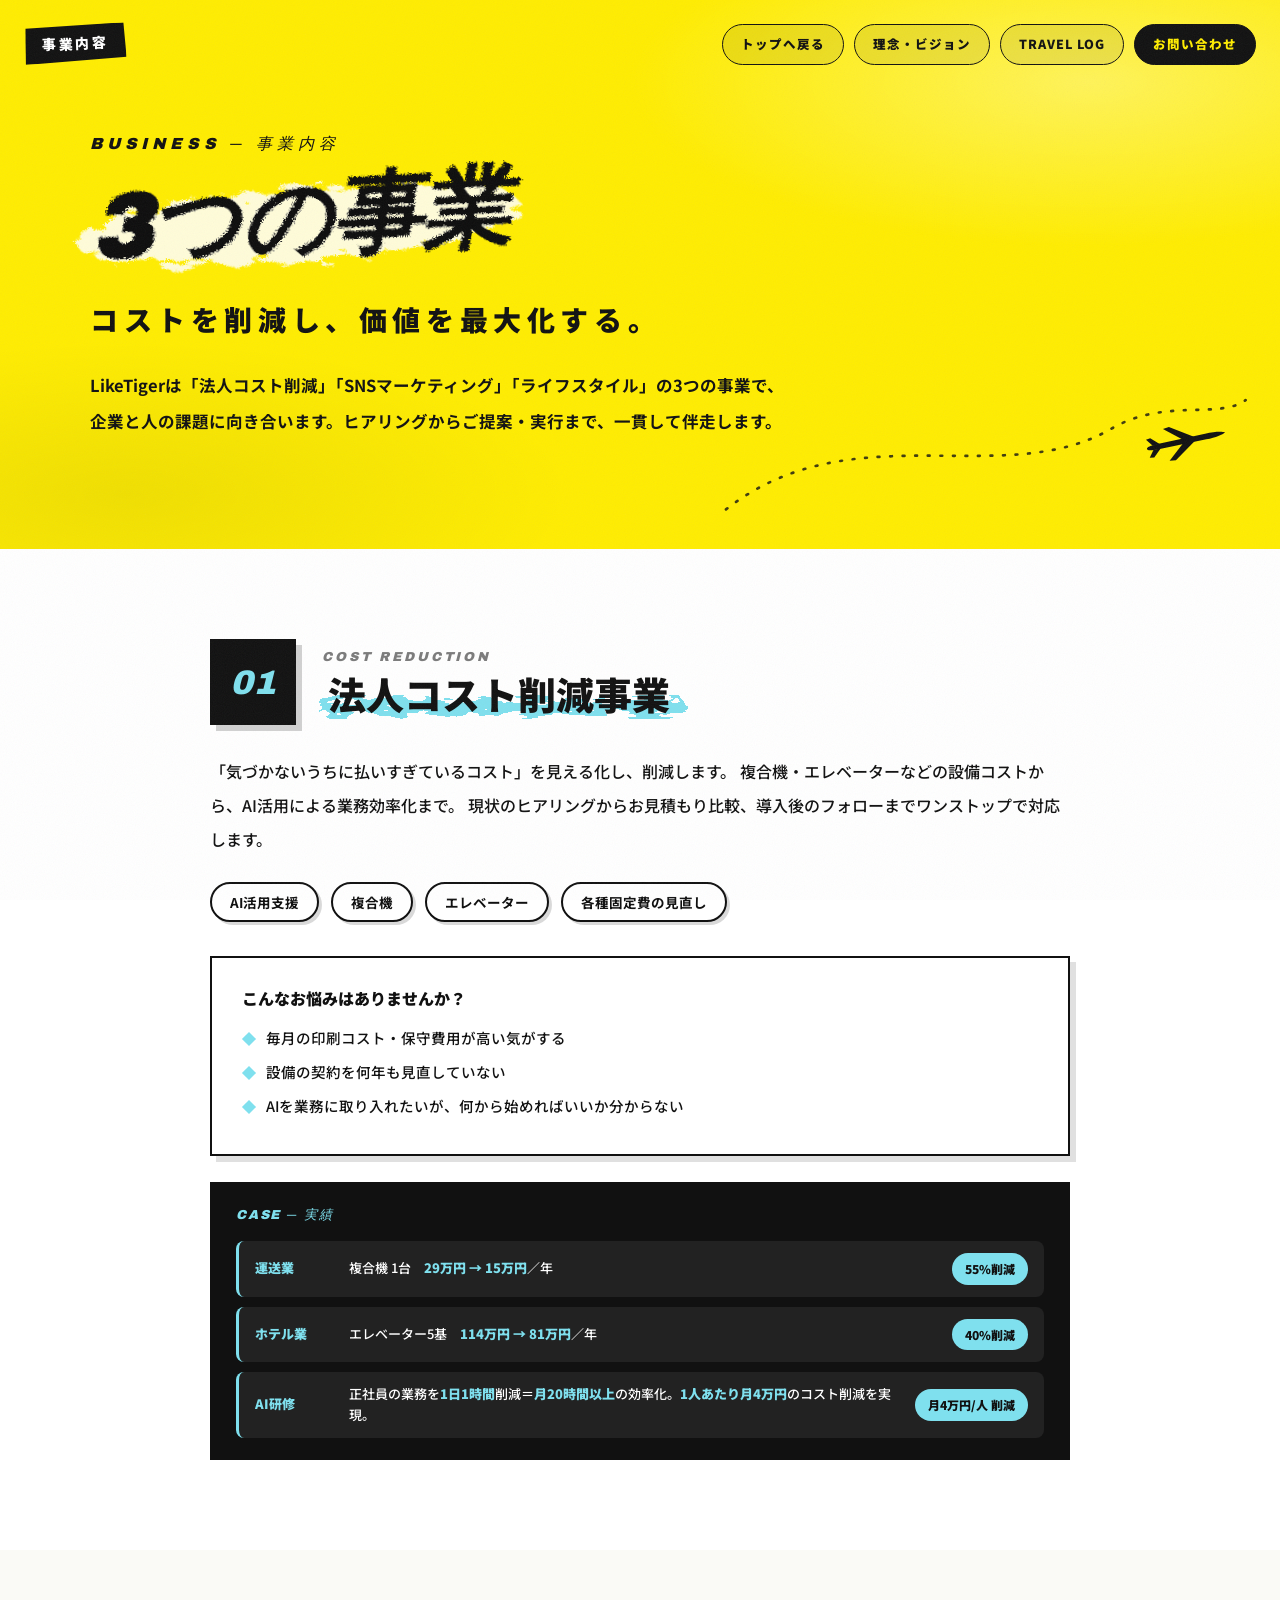
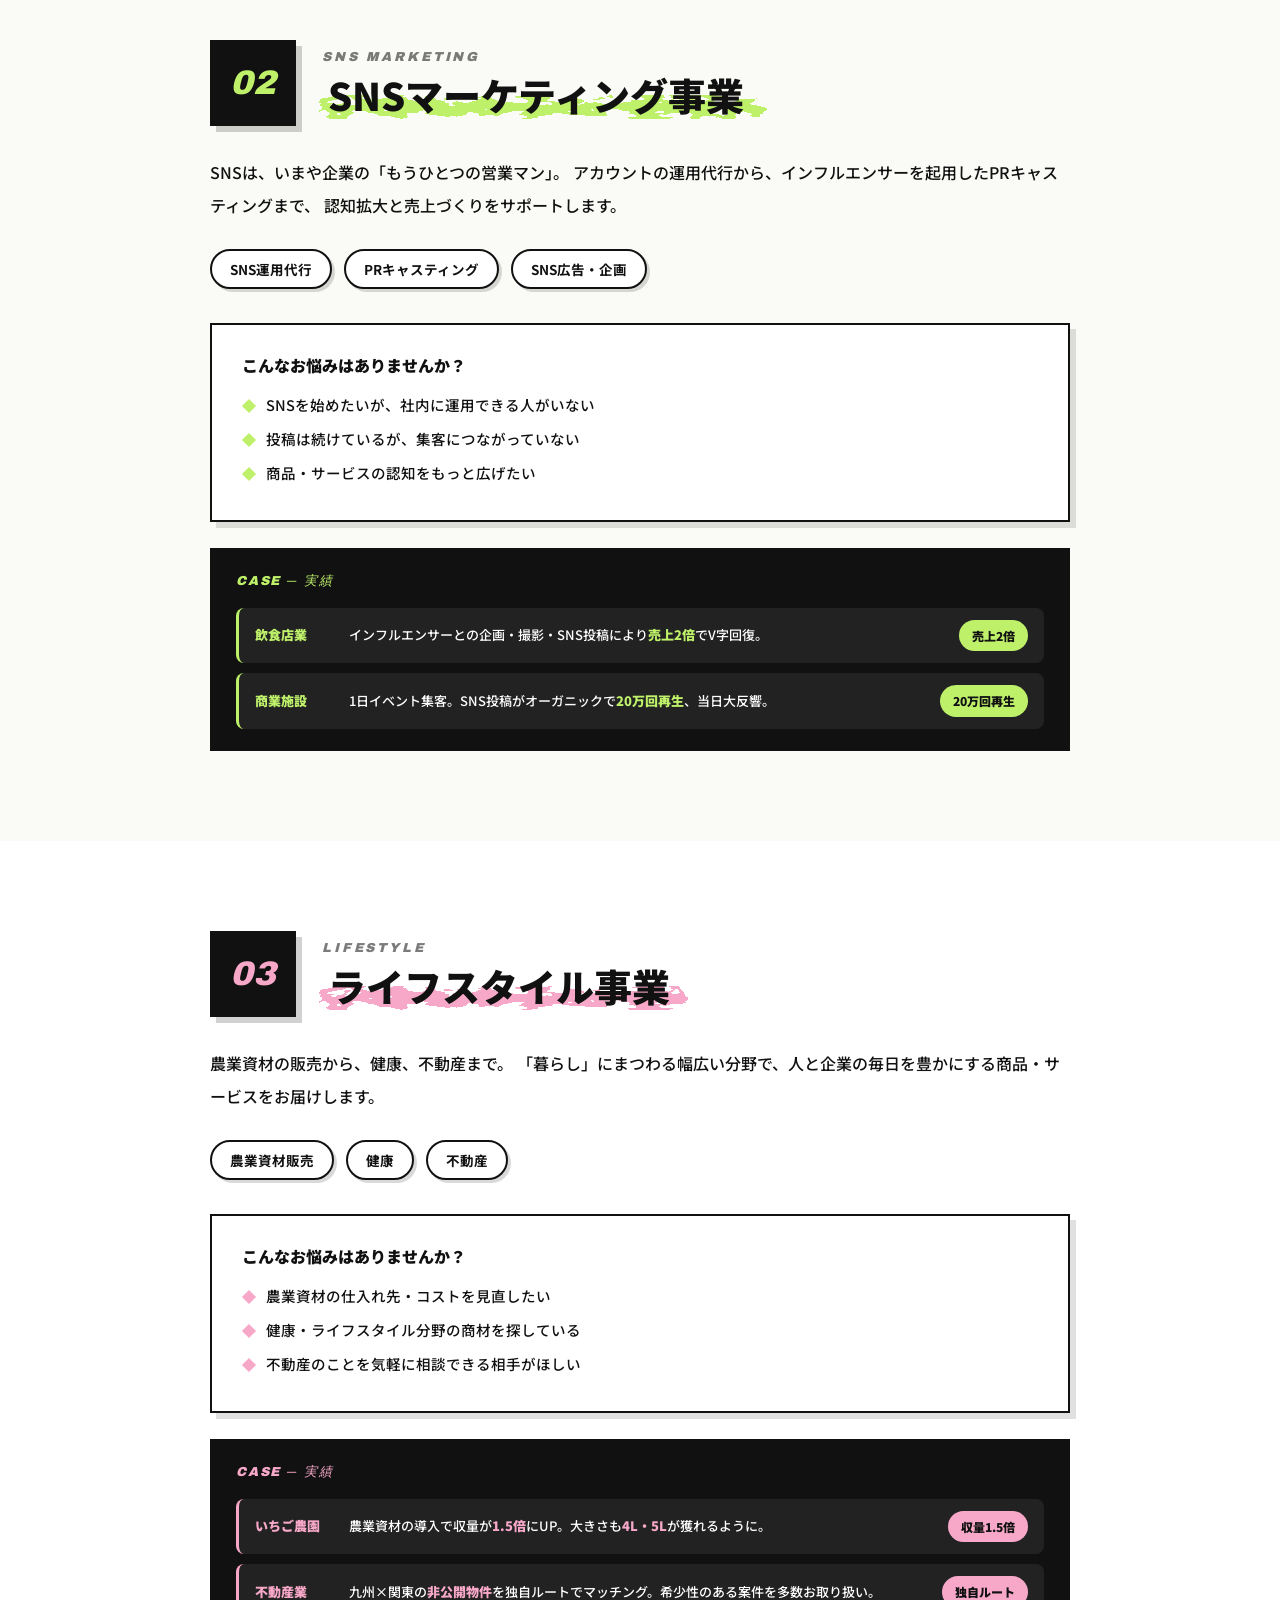
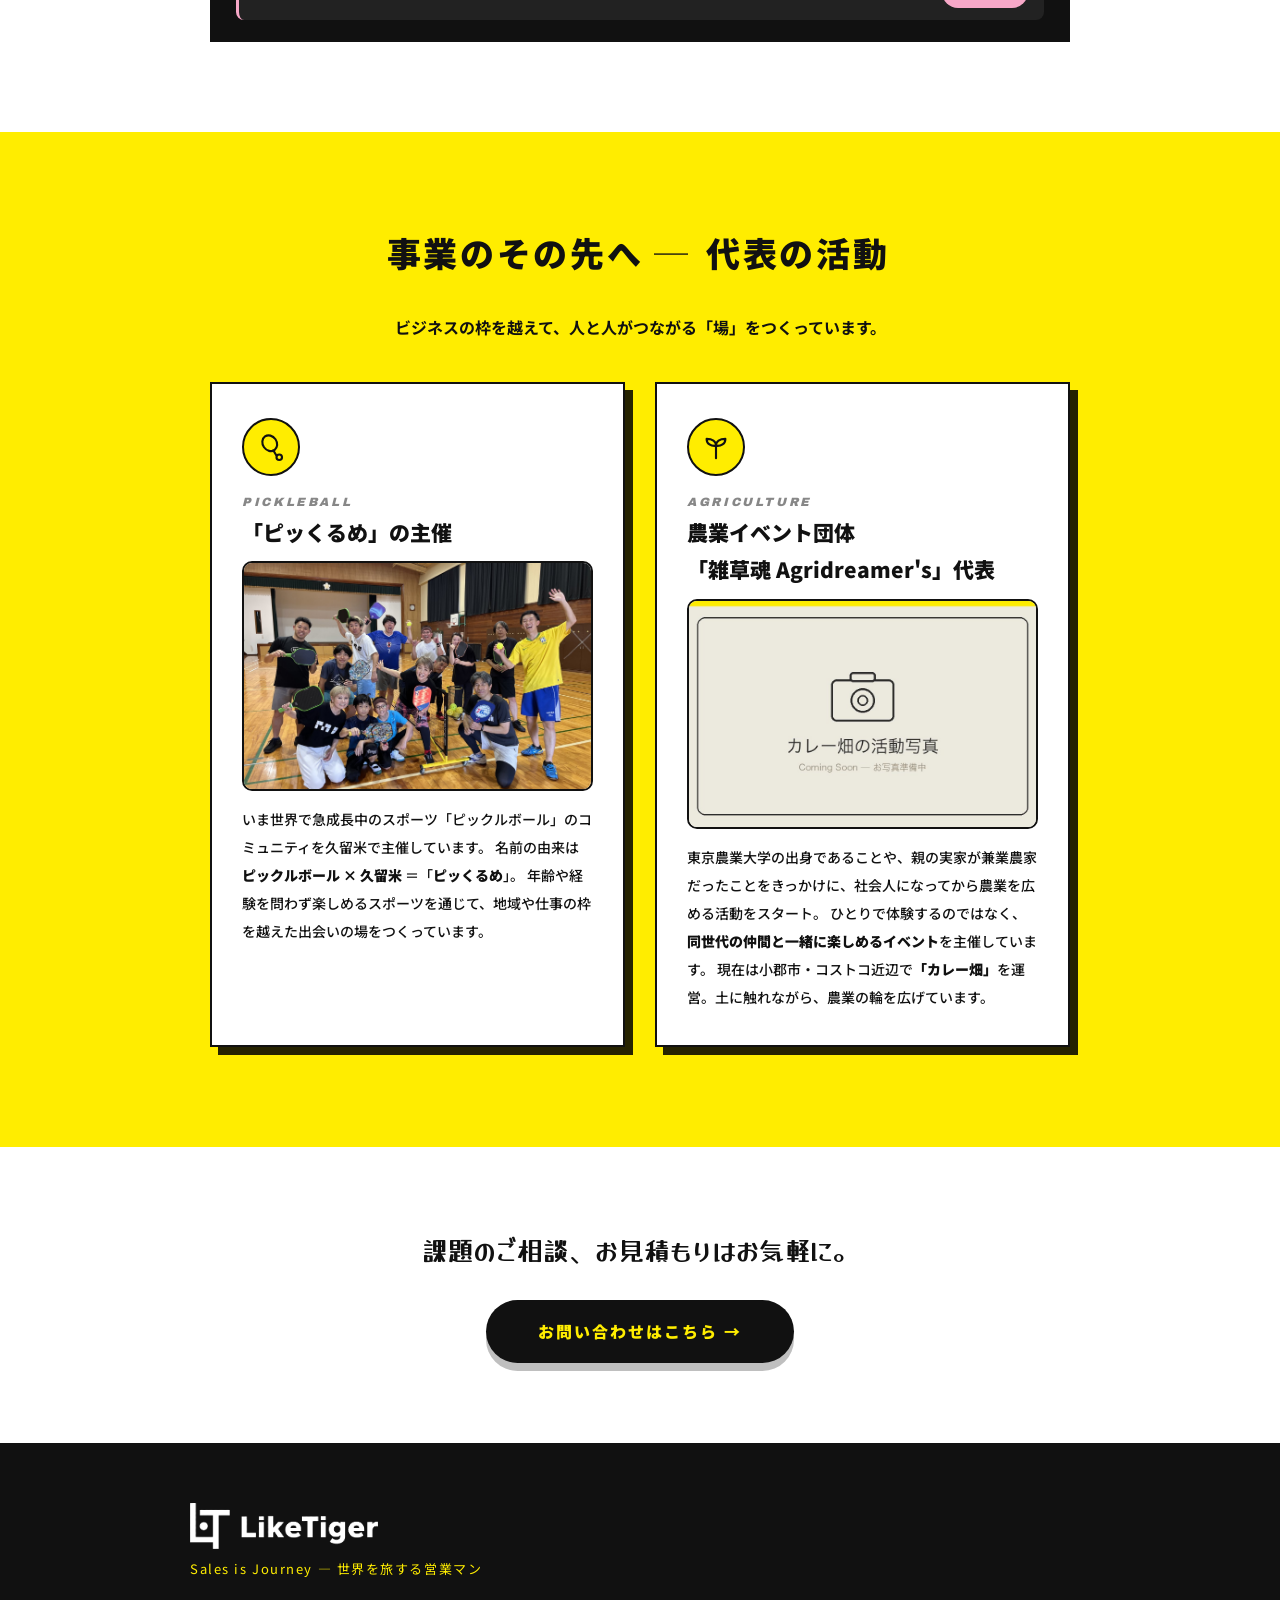
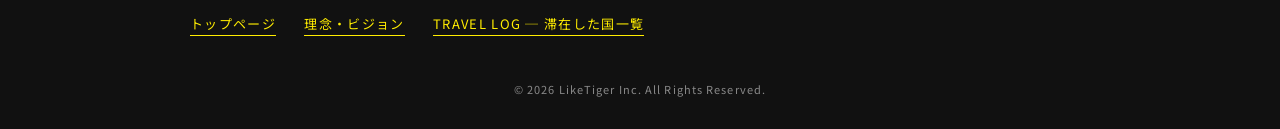
==== business.html @ 66a350d0 "LikeTiger HP 初回コミット（Codex連携のためGitHub化） Co-Authored-By: Claude Opus 4.8 (1M context) <noreply@anthrop" ====
<!DOCTYPE html>
<html lang="ja">
<head>
  <meta charset="UTF-8">
  <meta name="viewport" content="width=device-width, initial-scale=1.0">
  <title>事業内容｜株式会社LikeTiger — Sales is Journey</title>
  <meta name="description" content="株式会社LikeTigerの事業内容。法人コスト削減・SNSマーケティング・ライフスタイルの3つの事業で、企業の課題解決と価値の最大化をサポートします。">
  <link rel="icon" type="image/png" href="images/favicon.png">
  <link rel="preconnect" href="https://fonts.googleapis.com">
  <link rel="preconnect" href="https://fonts.gstatic.com" crossorigin>
  <link href="https://fonts.googleapis.com/css2?family=Archivo+Black&family=Caveat:wght@600;700&family=Noto+Sans+JP:wght@400;500;700;900&family=Reggae+One&family=Yusei+Magic&display=swap" rel="stylesheet">
  <link rel="stylesheet" href="css/style.css">
  <link rel="stylesheet" href="css/philosophy.css">
  <link rel="stylesheet" href="css/business.css">
</head>
<body>

<!-- ============ ヒーロー ============ -->
<section class="ph-hero">
  <span class="section-tag">事業内容</span>

  <nav class="site-nav">
    <a href="index.html">トップへ戻る</a>
    <a href="philosophy.html">理念・ビジョン</a>
    <a href="countries.html">TRAVEL LOG</a>
    <a href="index.html#contact" class="site-nav__cta">お問い合わせ</a>
  </nav>

  <div class="ph-hero__inner reveal">
    <p class="ph-label">BUSINESS ─ 事業内容</p>
    <h1 class="ph-hero__title"><i class="white-brush" aria-hidden="true"></i>3つの事業</h1>
    <p class="ph-hero__sub">コストを削減し、価値を最大化する。</p>
    <p class="ph-hero__copy">
      LikeTigerは「法人コスト削減」「SNSマーケティング」「ライフスタイル」の3つの事業で、<br>
      企業と人の課題に向き合います。ヒアリングからご提案・実行まで、一貫して伴走します。
    </p>
  </div>

  <svg class="ph-hero__route" viewBox="0 0 600 160" fill="none" aria-hidden="true">
    <path d="M10,140 C150,30 320,120 440,50 C500,15 560,40 590,18" stroke="#111" stroke-width="3" stroke-dasharray="2 12" stroke-linecap="round"/>
  </svg>
  <svg class="ph-hero__jet" viewBox="0 0 200 90" aria-hidden="true"><use href="#jet-shape"/></svg>
</section>

<!-- ============ 事業01：法人コスト削減 ============ -->
<section class="biz biz--cyan">
  <div class="biz__inner">
    <header class="biz__head reveal">
      <span class="biz__num">01</span>
      <div>
        <p class="biz__en">COST REDUCTION</p>
        <h2 class="biz__title">法人コスト削減事業</h2>
      </div>
    </header>
    <p class="biz__lead reveal">
      「気づかないうちに払いすぎているコスト」を見える化し、削減します。
      複合機・エレベーターなどの設備コストから、AI活用による業務効率化まで。
      現状のヒアリングからお見積もり比較、導入後のフォローまでワンストップで対応します。
    </p>
    <ul class="biz__tags reveal" aria-label="取扱いサービス">
      <li>AI活用支援</li>
      <li>複合機</li>
      <li>エレベーター</li>
      <li>各種固定費の見直し</li>
    </ul>
    <div class="biz__points reveal">
      <h3 class="biz__points-title">こんなお悩みはありませんか？</h3>
      <ul>
        <li>毎月の印刷コスト・保守費用が高い気がする</li>
        <li>設備の契約を何年も見直していない</li>
        <li>AIを業務に取り入れたいが、何から始めればいいか分からない</li>
      </ul>
    </div>
    <div class="biz__case reveal">
      <span class="biz__case-label">CASE ─ 実績</span>
      <ul class="case-list">
        <li class="case">
          <span class="case__cat">運送業</span>
          <p class="case__text">複合機 1台　<b>29万円 → 15万円</b>／年</p>
          <span class="case__badge">55%削減</span>
        </li>
        <li class="case">
          <span class="case__cat">ホテル業</span>
          <p class="case__text">エレベーター5基　<b>114万円 → 81万円</b>／年</p>
          <span class="case__badge">40%削減</span>
        </li>
        <li class="case">
          <span class="case__cat">AI研修</span>
          <p class="case__text">正社員の業務を<b>1日1時間</b>削減＝<b>月20時間以上</b>の効率化。<b>1人あたり月4万円</b>のコスト削減を実現。</p>
          <span class="case__badge">月4万円/人 削減</span>
        </li>
      </ul>
    </div>
  </div>
</section>

<!-- ============ 事業02：SNSマーケティング ============ -->
<section class="biz biz--lime">
  <div class="biz__inner">
    <header class="biz__head reveal">
      <span class="biz__num">02</span>
      <div>
        <p class="biz__en">SNS MARKETING</p>
        <h2 class="biz__title">SNSマーケティング事業</h2>
      </div>
    </header>
    <p class="biz__lead reveal">
      SNSは、いまや企業の「もうひとつの営業マン」。
      アカウントの運用代行から、インフルエンサーを起用したPRキャスティングまで、
      認知拡大と売上づくりをサポートします。
    </p>
    <ul class="biz__tags reveal" aria-label="取扱いサービス">
      <li>SNS運用代行</li>
      <li>PRキャスティング</li>
      <li>SNS広告・企画</li>
    </ul>
    <div class="biz__points reveal">
      <h3 class="biz__points-title">こんなお悩みはありませんか？</h3>
      <ul>
        <li>SNSを始めたいが、社内に運用できる人がいない</li>
        <li>投稿は続けているが、集客につながっていない</li>
        <li>商品・サービスの認知をもっと広げたい</li>
      </ul>
    </div>
    <div class="biz__case reveal">
      <span class="biz__case-label">CASE ─ 実績</span>
      <ul class="case-list">
        <li class="case">
          <span class="case__cat">飲食店業</span>
          <p class="case__text">インフルエンサーとの企画・撮影・SNS投稿により<b>売上2倍</b>でV字回復。</p>
          <span class="case__badge">売上2倍</span>
        </li>
        <li class="case">
          <span class="case__cat">商業施設</span>
          <p class="case__text">1日イベント集客。SNS投稿がオーガニックで<b>20万回再生</b>、当日大反響。</p>
          <span class="case__badge">20万回再生</span>
        </li>
      </ul>
    </div>
  </div>
</section>

<!-- ============ 事業03：ライフスタイル ============ -->
<section class="biz biz--pink">
  <div class="biz__inner">
    <header class="biz__head reveal">
      <span class="biz__num">03</span>
      <div>
        <p class="biz__en">LIFESTYLE</p>
        <h2 class="biz__title">ライフスタイル事業</h2>
      </div>
    </header>
    <p class="biz__lead reveal">
      農業資材の販売から、健康、不動産まで。
      「暮らし」にまつわる幅広い分野で、人と企業の毎日を豊かにする商品・サービスをお届けします。
    </p>
    <ul class="biz__tags reveal" aria-label="取扱いサービス">
      <li>農業資材販売</li>
      <li>健康</li>
      <li>不動産</li>
    </ul>
    <div class="biz__points reveal">
      <h3 class="biz__points-title">こんなお悩みはありませんか？</h3>
      <ul>
        <li>農業資材の仕入れ先・コストを見直したい</li>
        <li>健康・ライフスタイル分野の商材を探している</li>
        <li>不動産のことを気軽に相談できる相手がほしい</li>
      </ul>
    </div>
    <div class="biz__case reveal">
      <span class="biz__case-label">CASE ─ 実績</span>
      <ul class="case-list">
        <li class="case">
          <span class="case__cat">いちご農園</span>
          <p class="case__text">農業資材の導入で収量が<b>1.5倍</b>にUP。大きさも<b>4L・5L</b>が獲れるように。</p>
          <span class="case__badge">収量1.5倍</span>
        </li>
        <li class="case">
          <span class="case__cat">不動産業</span>
          <p class="case__text">九州×関東の<b>非公開物件</b>を独自ルートでマッチング。希少性のある案件を多数お取り扱い。</p>
          <span class="case__badge">独自ルート</span>
        </li>
      </ul>
    </div>
  </div>
</section>

<!-- ============ 代表の活動（ピックルボール・農業団体）============ -->
<section class="activity">
  <h2 class="ph-heading reveal">事業のその先へ ─ <span>代表の活動</span></h2>
  <p class="activity__lead reveal">ビジネスの枠を越えて、人と人がつながる「場」をつくっています。</p>
  <div class="activity__grid">
    <article class="activity-card reveal">
      <span class="activity-card__icon"><svg class="ic" aria-hidden="true"><use href="#ic-pickle"/></svg></span>
      <p class="activity-card__en">PICKLEBALL</p>
      <h3 class="activity-card__title">「ピッくるめ」の主催</h3>
      <img class="activity-card__photo" src="images/pickleball.jpg" alt="ピックルボール『ピッくるめ』の活動風景">
      <p class="activity-card__text">
        いま世界で急成長中のスポーツ「ピックルボール」のコミュニティを久留米で主催しています。
        名前の由来は <b>ピックルボール × 久留米</b> ＝「<b>ピッくるめ</b>」。
        年齢や経験を問わず楽しめるスポーツを通じて、地域や仕事の枠を越えた出会いの場をつくっています。
      </p>
    </article>
    <article class="activity-card reveal reveal--delay1">
      <span class="activity-card__icon"><svg class="ic" aria-hidden="true"><use href="#ic-sprout"/></svg></span>
      <p class="activity-card__en">AGRICULTURE</p>
      <h3 class="activity-card__title">農業イベント団体<br>「雑草魂 Agridreamer's」代表</h3>
      <img class="activity-card__photo" src="images/curry-field.jpg" alt="雑草魂Agridreamer'sが運営するカレー畑の活動風景">
      <p class="activity-card__text">
        東京農業大学の出身であることや、親の実家が兼業農家だったことをきっかけに、社会人になってから農業を広める活動をスタート。
        ひとりで体験するのではなく、<b>同世代の仲間と一緒に楽しめるイベント</b>を主催しています。
        現在は小郡市・コストコ近辺で<b>「カレー畑」</b>を運営。土に触れながら、農業の輪を広げています。
      </p>
    </article>
  </div>
</section>

<!-- ============ CTA ============ -->
<section class="ph-cta">
  <p class="ph-cta__copy">課題のご相談、お見積もりはお気軽に。</p>
  <a class="ph-cta__btn" href="index.html#contact">お問い合わせはこちら <span aria-hidden="true">&#8594;</span></a>
</section>

<!-- ============ フッター ============ -->
<footer class="footer">
  <div class="footer__inner">
    <p class="footer__logo"><img class="footer__official" src="images/logo-footer-white.png" alt="株式会社LikeTiger"></p>
    <p class="footer__concept">Sales is Journey — 世界を旅する営業マン</p>
    <p class="footer__links"><a href="index.html">トップページ</a>　　<a href="philosophy.html">理念・ビジョン</a>　　<a href="countries.html">TRAVEL LOG ─ 滞在した国一覧</a></p>
    <p class="footer__copyright">&copy; 2026 LikeTiger Inc. All Rights Reserved.</p>
  </div>
</footer>

<!-- 共通パーツ（フィルター・アイコン） -->
<svg width="0" height="0" style="position:absolute" aria-hidden="true">
  <defs>
    <filter id="rough" x="-10%" y="-10%" width="120%" height="120%">
      <feTurbulence type="fractalNoise" baseFrequency="0.9" numOctaves="2" result="n"/>
      <feDisplacementMap in="SourceGraphic" in2="n" scale="6"/>
    </filter>
    <filter id="brush-edge" x="-25%" y="-25%" width="150%" height="150%">
      <feTurbulence type="fractalNoise" baseFrequency="0.035 0.12" numOctaves="3" result="n"/>
      <feDisplacementMap in="SourceGraphic" in2="n" scale="30"/>
    </filter>
    <g id="jet-shape">
      <!-- 旅客機を上から見たシルエット（機首は右向き） -->
      <path d="M16,45 C16,41 24,39.5 44,39 L150,38.5 C172,38.5 188,41.5 194,45 C188,48.5 172,51.5 150,51.5 L44,51 C24,50.5 16,49 16,45 Z"/>
      <path d="M124,40 L74,7 L60,9 L98,41 Z"/>
      <path d="M124,50 L74,83 L60,81 L98,49 Z"/>
      <path d="M46,40 L28,23 L18,24.5 L30,40.5 Z"/>
      <path d="M46,50 L28,67 L18,65.5 L30,49.5 Z"/>
    </g>
    <!-- ピックルボール（パドルとボール） -->
    <symbol id="ic-pickle" viewBox="0 0 24 24">
      <ellipse cx="11" cy="9" rx="5.6" ry="6.6" transform="rotate(-35 11 9)"/>
      <path d="M13.8,14.6 L16.2,18.6"/>
      <circle cx="18.6" cy="20.2" r="2.2"/>
    </symbol>
    <symbol id="ic-sprout" viewBox="0 0 24 24">
      <path d="M12,21V11"/>
      <path d="M12,11 C12,7.5 9,5.5 4.5,5.5 C4.5,9.5 8,11.5 12,11 Z"/>
      <path d="M12,11 C12,7.5 15,5.5 19.5,5.5 C19.5,9.5 16,11.5 12,11 Z"/>
    </symbol>
  </defs>
</svg>

<script src="js/main.js"></script>
</body>
</html>
---- css/style.css ----
/* ============================================================
   株式会社LikeTiger ホームページ
   黄×黒×白 / 旅テーマ「Sales is Journey」
============================================================ */

:root {
  --yellow: #FFED00; /* 会社ロゴの正式カラー */
  --yellow-deep: #F5C800;
  --black: #111111;
  --white: #FFFFFF;
  --gray-photo: #D9D9D9;
  --gray-photo-dark: #BFBFBF;
  --font-jp: "Noto Sans JP", sans-serif;
  --font-en: "Archivo Black", sans-serif;
  --font-script: "Caveat", cursive;
  --font-hand: "Yusei Magic", sans-serif;
  --font-brush: "Reggae One", serif;
}

* { margin: 0; padding: 0; box-sizing: border-box; }

html { scroll-behavior: smooth; }

body {
  font-family: var(--font-jp);
  color: var(--black);
  background: var(--white);
  line-height: 1.8;
  overflow-x: hidden;
  -webkit-font-smoothing: antialiased;
}

img { max-width: 100%; display: block; }
a { color: inherit; }
ul, ol { list-style: none; }

/* 紙のようなざらつき（全体の質感アップ） */
body::after {
  content: "";
  position: fixed;
  inset: 0;
  z-index: 9990;
  pointer-events: none;
  opacity: 0.055;
  background-image: url("data:image/svg+xml,%3Csvg xmlns='http://www.w3.org/2000/svg' width='160' height='160'%3E%3Cfilter id='n'%3E%3CfeTurbulence type='fractalNoise' baseFrequency='0.9' numOctaves='2'/%3E%3C/filter%3E%3Crect width='160' height='160' filter='url(%23n)'/%3E%3C/svg%3E");
}

/* ---------- 共通：線画アイコン ---------- */
.ic {
  fill: none;
  stroke: currentColor;
  stroke-width: 1.8;
  stroke-linecap: round;
  stroke-linejoin: round;
  width: 22px;
  height: 22px;
  flex-shrink: 0;
}

/* ---------- 共通：セクションラベル（左上の黒タグ） ---------- */
.section-tag {
  position: absolute;
  top: 24px;
  left: 24px;
  z-index: 5;
  display: inline-block;
  background: var(--black);
  color: var(--white);
  font-weight: 900;
  font-size: 14px;
  letter-spacing: 0.18em;
  padding: 7px 18px;
  transform: rotate(-2deg);
  clip-path: polygon(2% 8%, 98% 0%, 100% 88%, 1% 100%);
}

/* ---------- 共通：スクロールで現れるアニメーション ---------- */
.reveal {
  opacity: 0;
  transform: translateY(28px);
  transition: opacity 0.8s ease, transform 0.8s ease;
}
.reveal--delay1 { transition-delay: 0.15s; }
.reveal--delay2 { transition-delay: 0.3s; }
.reveal.is-visible { opacity: 1; transform: translateY(0); }

/* ---------- 共通：写真の仮置きエリア ---------- */
.photo {
  position: relative;
  background:
    repeating-linear-gradient(45deg,
      var(--gray-photo) 0 14px,
      #d0d0d0 14px 28px);
  border: 5px solid var(--white);
  box-shadow: 0 10px 28px rgba(0, 0, 0, 0.22);
  display: flex;
  align-items: center;
  justify-content: center;
  overflow: hidden;
  background-size: cover;
  background-position: center;
}
.photo__note {
  font-size: 13px;
  font-weight: 700;
  color: #777;
  text-align: center;
  line-height: 1.5;
  padding: 8px;
}
.photo__note small { font-size: 10px; font-weight: 400; }
.photo.has-photo .photo__note { display: none; }

/* ============================================================
   セクション1：トップ（ヒーロー）
============================================================ */
.hero {
  position: relative;
  min-height: 100vh;
  background: var(--yellow);
  display: flex;
  align-items: center;
  padding: 90px 0 120px 6vw;
  overflow: hidden;
}

/* 黄色の濃淡で奥行きを出すブラシ風の背景 */
.hero::before {
  content: "";
  position: absolute;
  inset: 0;
  background:
    radial-gradient(ellipse 60% 50% at 85% 15%, rgba(255, 255, 255, 0.35), transparent 60%),
    radial-gradient(ellipse 50% 40% at 10% 90%, rgba(0, 0, 0, 0.06), transparent 70%);
  pointer-events: none;
}

@keyframes float {
  0%, 100% { translate: 0 0; }
  50% { translate: 0 -12px; }
}

/* ---------- 筆ブラシの黒い飛沫 ---------- */
.brush {
  position: absolute;
  background: var(--black);
  filter: url(#brush-edge);
  pointer-events: none;
  z-index: 1;
}
.brush--left {
  top: 18%;
  left: -5.5vw;
  width: 9vw;
  height: 44%;
  transform: rotate(9deg);
  border-radius: 40% 60% 55% 45% / 50% 45% 55% 50%;
}
.brush--bottom-left {
  bottom: -7%;
  left: -5vw;
  width: 48vw;
  height: 16%;
  transform: rotate(-2deg);
  border-radius: 60% 40% 30% 70% / 60% 40% 60% 40%;
}
.brush--bottom-right {
  bottom: -9%;
  right: -7vw;
  width: 36vw;
  height: 19%;
  transform: rotate(3deg);
  border-radius: 50% 50% 40% 60% / 55% 45% 55% 45%;
}

/* 背景の地球儀（線画・ゆっくり回転） */
.hero__globe {
  position: absolute;
  top: 4%;
  left: -8%;
  width: clamp(320px, 42vw, 640px);
  opacity: 0.32;
  z-index: 0;
  animation: spin 110s linear infinite;
}
@keyframes spin {
  to { transform: rotate(360deg); }
}

/* 下部の飛行機＋宙返りの点線 */
.hero__loop {
  position: absolute;
  bottom: 5%;
  left: 36%;
  width: clamp(160px, 22vw, 320px);
  z-index: 3;
  opacity: 0.9;
}
.hero__plane-mini {
  position: absolute;
  bottom: 11%;
  left: 31%;
  width: clamp(48px, 5vw, 72px);
  fill: var(--black);
  transform: rotate(-10deg);
  z-index: 3;
  animation: float 4s ease-in-out infinite;
}

.hero__inner {
  position: relative;
  z-index: 3;
  width: 100%;
  max-width: 1380px;
}
.hero__text { max-width: 50%; }

/* 左上：会社ロゴ */
.hero__brand {
  position: absolute;
  top: 22px;
  left: 26px;
  z-index: 10;
  display: inline-block;
  line-height: 0;
}
.hero__brand img {
  width: clamp(132px, 15vw, 200px);
  height: auto;
}

/* ページ上部のナビゲーション */
.site-nav {
  position: absolute;
  top: 24px;
  right: 24px;
  z-index: 10;
  display: flex;
  align-items: center;
  gap: 10px;
}
.site-nav a {
  display: inline-block;
  background: rgba(17, 17, 17, 0.08);
  border: 1.5px solid var(--black);
  color: var(--black);
  font-size: 12.5px;
  font-weight: 900;
  letter-spacing: 0.08em;
  text-decoration: none;
  padding: 8px 18px;
  border-radius: 999px;
  transition: background 0.2s ease, color 0.2s ease, transform 0.2s ease;
}
.site-nav a:hover { transform: translateY(-2px); }
.site-nav .site-nav__cta,
.site-nav a:hover {
  background: var(--black);
  color: var(--yellow);
}

/* タイトル：社名＋インクのかすれ＋白ブラシの下地 */
.hero__title {
  font-family: var(--font-en);
  font-style: italic;
  line-height: 0.92;
  transform: rotate(-5deg);
  margin: 0 0 34px;
}
.hero__company-ja {
  display: block;
  font-family: var(--font-jp);
  font-style: normal;
  font-weight: 900;
  font-size: clamp(20px, 2.4vw, 34px);
  letter-spacing: 0.45em;
  margin-bottom: 6px;
}
.hero__company {
  position: relative;
  display: block;
  font-family: "Poppins", sans-serif;
  font-weight: 800;
  font-style: normal;
  font-size: clamp(54px, 8.6vw, 124px);
  letter-spacing: -0.012em;
}
.hero__tagline {
  font-weight: 900;
  font-size: clamp(13px, 1.3vw, 16px);
  letter-spacing: 0.3em;
  margin: -8px 0 22px 0.3em;
}
.white-brush {
  position: absolute;
  left: -0.12em;
  right: -0.08em;
  top: 16%;
  bottom: 4%;
  background: rgba(255, 255, 255, 0.85);
  filter: url(#brush-edge);
  transform: skewX(-12deg) rotate(-1deg);
  z-index: -1;
  border-radius: 45% 55% 50% 50% / 60% 40% 55% 45%;
}
.white-brush--2 { top: 20%; bottom: 0; }

/* サブタイトル：黒ブラシ帯に黄色文字（理念 Sales is Journey）
   ※社名ではなくこちらにインクのかすれ（モヤ）をかける */
.hero__subtitle {
  margin: 0 0 22px 0.2em;
  transform: rotate(-3deg);
}
.hero__subtitle span {
  position: relative;
  display: inline-block;
  font-family: var(--font-en);
  font-style: italic;
  color: #000;
  font-weight: 400;
  font-size: clamp(22px, 2.8vw, 38px);
  letter-spacing: 0.04em;
  padding: 2px 4px 2px 0;
}
.hero__subtitle span::before { content: none; }

.hero__copy {
  font-weight: 700;
  font-size: clamp(14px, 1.4vw, 17px);
  line-height: 2.1;
  margin-bottom: 36px;
}

.hero__cta {
  display: inline-block;
  background: var(--black);
  color: var(--yellow);
  font-weight: 900;
  font-size: 16px;
  letter-spacing: 0.1em;
  text-decoration: none;
  padding: 16px 42px;
  border-radius: 999px;
  transition: transform 0.25s ease, box-shadow 0.25s ease;
  box-shadow: 0 8px 0 rgba(0, 0, 0, 0.25);
}
.hero__cta:hover {
  transform: translateY(-4px);
  box-shadow: 0 12px 0 rgba(0, 0, 0, 0.25);
}

/* 「事業内容をくわしく見る」ボタン（取扱いセクション） */
.services__more {
  display: inline-block;
  margin-top: 22px;
  background: var(--black);
  color: var(--yellow);
  font-weight: 900;
  font-size: 14px;
  letter-spacing: 0.08em;
  text-decoration: none;
  padding: 12px 30px;
  border-radius: 999px;
  box-shadow: 0 6px 0 rgba(0, 0, 0, 0.25);
  transition: transform 0.25s ease, box-shadow 0.25s ease;
}
.services__more:hover {
  transform: translateY(-3px);
  box-shadow: 0 9px 0 rgba(0, 0, 0, 0.25);
}

/* ---------- 右側：公式キャラクター らい太くんがご案内 ---------- */
.hero__raita {
  position: absolute;
  right: 2vw;
  bottom: 5%;
  z-index: 2;
  width: clamp(200px, 29vw, 410px);
  text-align: center;
}
.hero__raita img {
  width: 100%;
  height: auto;
  filter: drop-shadow(0 16px 22px rgba(0, 0, 0, 0.22));
  animation: float 5.5s ease-in-out infinite;
}
.hero__raita-label {
  display: inline-block;
  margin-top: 2px;
  font-family: var(--font-hand);
  font-size: 13px;
  background: var(--white);
  border: 2px solid var(--black);
  border-radius: 999px;
  padding: 5px 18px;
  transform: rotate(-2deg);
  box-shadow: 3px 3px 0 rgba(0, 0, 0, 0.18);
}

/* ============================================================
   セクション2：ビジョン
============================================================ */
.vision {
  background: var(--yellow);
  padding: 22px;
}
.vision__frame {
  position: relative;
  background: var(--white);
  padding: 110px 6vw 90px;
  overflow: hidden;
}

.vision__inner {
  display: grid;
  grid-template-columns: 1.1fr 1fr;
  gap: 5vw;
  align-items: center;
  max-width: 1240px;
  margin: 0 auto;
}

.vision__title {
  margin-bottom: 40px;
  transform: rotate(-3deg);
  line-height: 1.12;
  filter: url(#rough);
}
.vision__title-row {
  display: block;
  font-weight: 900;
  font-size: clamp(36px, 5.2vw, 72px);
  letter-spacing: 0.04em;
  position: relative;
}
.vision__title-row--small {
  font-size: clamp(28px, 3.8vw, 54px);
  margin-left: 1.4em;
}
.vision__henjin {
  position: relative;
  font-family: var(--font-brush);
  font-weight: 400;
  font-size: 1.8em;
  vertical-align: -0.1em;
  padding: 0 0.1em;
  z-index: 1;
}
.vision__henjin::before {
  content: "";
  position: absolute;
  inset: 12% -6% 2% -6%;
  background: var(--yellow);
  z-index: -1;
  filter: url(#brush-edge);
  border-radius: 48% 52% 50% 50% / 55% 45% 50% 50%;
}
.vision__kagayaku {
  position: relative;
  z-index: 1;
}
.vision__kagayaku::before {
  content: "";
  position: absolute;
  left: -4%;
  right: -4%;
  top: 55%;
  bottom: 0;
  background: var(--yellow);
  z-index: -1;
  filter: url(#brush-edge);
  border-radius: 50% 50% 45% 55% / 60% 45% 55% 40%;
}

.vision__copy {
  font-weight: 500;
  font-size: clamp(14px, 1.35vw, 17px);
  line-height: 2.2;
}

.vision__visual { position: relative; padding: 40px 30px 30px; }
.photo--vision {
  width: 100%;
  height: clamp(260px, 30vw, 380px);
  transform: rotate(2deg);
}
.vision__route {
  position: absolute;
  bottom: -18px;
  left: -10%;
  width: 80%;
  opacity: 0.8;
}

/* 手書き風キーワードタグ */
.hand-tag {
  position: absolute;
  z-index: 4;
  font-family: var(--font-hand);
  font-size: clamp(16px, 1.6vw, 22px);
  background: var(--yellow);
  border: 2.5px solid var(--black);
  border-radius: 50% 46% 52% 48% / 55% 48% 52% 45%;
  padding: 10px 20px;
  box-shadow: 3px 4px 0 rgba(0, 0, 0, 0.18);
}
.hand-tag--1 { top: -2px; right: 18%; transform: rotate(-6deg); }
.hand-tag--2 { top: 34%; left: -16px; transform: rotate(5deg); }
.hand-tag--3 { bottom: 4%; right: -6px; transform: rotate(-4deg); }

/* ============================================================
   セクション3：取扱い（事業内容）
============================================================ */
.services {
  position: relative;
  background: var(--white);
  padding: 110px 5vw 150px;
  overflow: hidden;
}
.services::before {
  content: "";
  position: absolute;
  inset: 0;
  background:
    radial-gradient(ellipse 40% 30% at 95% 5%, rgba(255, 225, 0, 0.35), transparent 70%),
    radial-gradient(ellipse 35% 25% at 3% 60%, rgba(255, 225, 0, 0.25), transparent 70%);
  pointer-events: none;
}
.services__plane {
  position: absolute;
  top: 34px;
  right: 5vw;
  width: 64px;
  fill: var(--black);
  transform: rotate(-12deg);
  animation: float 4s ease-in-out infinite;
}

.services__inner {
  position: relative;
  display: grid;
  grid-template-columns: 1.15fr 1fr 1fr;
  gap: clamp(24px, 3vw, 48px);
  max-width: 1280px;
  margin: 0 auto;
}

.services__heading {
  font-size: clamp(17px, 1.6vw, 21px);
  font-weight: 900;
  letter-spacing: 0.06em;
  border-bottom: 4px solid var(--black);
  padding-bottom: 10px;
  margin-bottom: 24px;
  display: flex;
  align-items: center;
  gap: 8px;
}
.services__heading-ic { width: 20px; height: 20px; stroke-width: 2.2; }

/* 列1：サービス一覧のアイコン格子 */
.services__grid {
  display: grid;
  grid-template-columns: repeat(2, 1fr);
  gap: 12px;
}
.service-card {
  background: var(--white);
  border: 2px solid var(--black);
  border-radius: 12px;
  padding: 16px 10px 14px;
  text-align: center;
  font-size: 13px;
  font-weight: 700;
  line-height: 1.4;
  box-shadow: 4px 4px 0 var(--black);
  transition: transform 0.2s ease, box-shadow 0.2s ease, background 0.2s ease;
}
.service-card:hover {
  transform: translate(-2px, -2px);
  background: var(--yellow);
  box-shadow: 7px 7px 0 var(--black);
}
.service-card__icon {
  display: block;
  width: 30px;
  height: 30px;
  stroke-width: 1.6;
  margin: 0 auto 8px;
}

/* 列1：LikeTigerの3つの事業（名刺の裏面と同じリボン型・3色） */
.services__lead {
  font-size: 13.5px;
  font-weight: 500;
  line-height: 1.7;
  margin: -8px 0 22px;
}
.services__lead strong {
  font-size: 1.25em;
  font-weight: 900;
  background: linear-gradient(transparent 60%, var(--yellow) 60% 92%, transparent 92%);
}
.axis-list { display: flex; flex-direction: column; gap: 20px; }
.axis {
  display: flex;
  align-items: center;
  gap: 0;
}
.axis__num {
  display: grid;
  place-items: center;
  flex-shrink: 0;
  width: 48px;
  height: 56px;
  background: var(--black);
  color: var(--white);
  font-family: var(--font-en);
  font-style: italic;
  font-size: 19px;
  line-height: 1;
}
.axis__body {
  flex: 1;
  padding: 11px 34px 11px 18px;
  clip-path: polygon(0 0, calc(100% - 18px) 0, 100% 50%, calc(100% - 18px) 100%, 0 100%);
}
.axis__body--yellow { background: var(--yellow); }
.axis__body--pink { background: #F7A8C8; }
.axis__body--cyan { background: #7FE0EE; }
.axis__body--lime { background: #BEF06A; }
.axis__title {
  display: flex;
  align-items: center;
  gap: 8px;
  font-size: 16.5px;
  font-weight: 900;
  letter-spacing: 0.03em;
}
.axis__ic { width: 19px; height: 19px; stroke-width: 2; }
.axis__desc {
  font-size: 12px;
  font-weight: 700;
  line-height: 1.6;
  margin-top: 3px;
  padding-left: 27px;
}

/* 列3：実績・強み */
.strength-list { display: flex; flex-direction: column; gap: 18px; }
.strength {
  display: flex;
  gap: 14px;
  align-items: flex-start;
  background: var(--yellow);
  border-radius: 12px;
  padding: 18px 16px;
  box-shadow: 0 6px 18px rgba(0, 0, 0, 0.1);
}
.strength__icon {
  flex-shrink: 0;
  display: grid;
  place-items: center;
  width: 46px;
  height: 46px;
  background: var(--white);
  border: 2px solid var(--black);
  border-radius: 50%;
}
.strength__icon .ic { width: 23px; height: 23px; }
.strength__title {
  font-size: 16px;
  font-weight: 900;
  margin-bottom: 4px;
}
.strength__desc { font-size: 13px; line-height: 1.7; }

/* ---------- 公式キャラクター らい太くん ---------- */
.contact__raita {
  position: absolute;
  right: 3.5vw;
  bottom: 85px;
  z-index: 3;
  text-align: center;
}
.contact__raita img {
  width: clamp(110px, 14vw, 200px);
  filter: drop-shadow(0 10px 18px rgba(0, 0, 0, 0.25));
  animation: float 5s ease-in-out infinite;
}
.contact__raita-label {
  display: inline-block;
  margin-top: 4px;
  font-family: var(--font-hand);
  font-size: 12.5px;
  line-height: 1.5;
  background: var(--white);
  border: 2px solid var(--black);
  border-radius: 10px;
  padding: 5px 12px;
  transform: rotate(-2deg);
}

/* ---------- 世界の名所シルエット帯 ---------- */
.skyline {
  position: absolute;
  bottom: 0;
  left: 0;
  width: 100%;
  line-height: 0;
  pointer-events: none;
}
.skyline svg { width: 100%; height: clamp(50px, 8vw, 100px); }
.skyline--yellow svg { fill: var(--yellow); stroke: var(--yellow); }
.skyline--dark svg { fill: rgba(0, 0, 0, 0.16); stroke: rgba(0, 0, 0, 0.16); }

/* ============================================================
   セクション4：自己紹介（代表プロフィール）
============================================================ */
.profile {
  position: relative;
  background: var(--yellow);
  padding: 110px 5vw 100px;
  overflow: hidden;
}
.profile::before {
  content: "";
  position: absolute;
  inset: 0;
  background:
    radial-gradient(ellipse 50% 40% at 90% 90%, rgba(255, 255, 255, 0.4), transparent 65%),
    radial-gradient(ellipse 40% 35% at 5% 10%, rgba(0, 0, 0, 0.05), transparent 70%);
  pointer-events: none;
}

.profile__inner {
  position: relative;
  display: grid;
  grid-template-columns: 1fr 1.25fr 0.9fr;
  gap: clamp(24px, 3.2vw, 52px);
  max-width: 1300px;
  margin: 0 auto;
  align-items: start;
}

/* 左：写真コラージュ */
.profile__visual {
  position: relative;
  height: clamp(420px, 46vw, 600px);
}
.photo--profile-main {
  position: absolute;
  top: 0;
  left: 0;
  width: 88%;
  height: 64%;
  transform: rotate(-3deg);
  z-index: 2;
}
.photo--profile-sub1 {
  position: absolute;
  bottom: 10%;
  left: 6%;
  width: 46%;
  height: 30%;
  transform: rotate(4deg);
  z-index: 3;
}
.photo--profile-sub2 {
  position: absolute;
  bottom: 0;
  right: 0;
  width: 44%;
  height: 34%;
  transform: rotate(-6deg);
  z-index: 1;
}
.profile__plane {
  position: absolute;
  top: -22px;
  right: 4%;
  width: 64px;
  fill: var(--black);
  transform: rotate(14deg) scaleX(-1);
  animation: float 4s ease-in-out infinite;
}

/* 中央：名前・経歴 */
.profile__role {
  font-weight: 700;
  font-size: clamp(14px, 1.3vw, 17px);
  letter-spacing: 0.2em;
}
.profile__name {
  font-weight: 900;
  font-size: clamp(36px, 4.2vw, 56px);
  letter-spacing: 0.08em;
  line-height: 1.2;
  margin-bottom: 4px;
}
.profile__motto {
  font-family: var(--font-script);
  font-weight: 700;
  font-size: clamp(26px, 2.6vw, 36px);
  transform: rotate(-2deg);
  display: inline-block;
  background: linear-gradient(transparent 65%, var(--white) 65% 92%, transparent 92%);
  padding: 0 8px;
  margin-bottom: 26px;
}
.profile__rice {
  display: inline-block;
  width: clamp(28px, 3vw, 40px);
  height: clamp(28px, 3vw, 40px);
  vertical-align: -0.32em;
  margin-left: 6px;
}

.career-list { display: flex; flex-direction: column; gap: 12px; }
.career-list li {
  position: relative;
  background: var(--white);
  border-radius: 8px;
  font-size: 13.5px;
  font-weight: 500;
  line-height: 1.6;
  padding: 10px 14px 10px 40px;
  box-shadow: 0 3px 10px rgba(0, 0, 0, 0.1);
}
.career-list li::before {
  content: "✓";
  position: absolute;
  left: 12px;
  top: 9px;
  display: grid;
  place-items: center;
  width: 19px;
  height: 19px;
  background: var(--black);
  color: var(--yellow);
  font-size: 12px;
  font-weight: 900;
  border-radius: 4px;
}

/* 国一覧ページへのリンクボタン */
.countries-link {
  display: inline-flex;
  align-items: center;
  gap: 10px;
  margin-top: 24px;
  background: var(--black);
  color: var(--yellow);
  font-weight: 900;
  font-size: 14.5px;
  letter-spacing: 0.08em;
  text-decoration: none;
  padding: 13px 28px;
  border-radius: 999px;
  box-shadow: 0 6px 0 rgba(0, 0, 0, 0.25);
  transition: transform 0.25s ease, box-shadow 0.25s ease;
}
.countries-link:hover {
  transform: translateY(-3px);
  box-shadow: 0 9px 0 rgba(0, 0, 0, 0.25);
}
.countries-link .ic { width: 19px; height: 19px; stroke-width: 2; }

/* 右：原動力ボックス＋吹き出し */
.profile__side {
  display: flex;
  flex-direction: column;
  gap: 28px;
  padding-top: 20px;
}
.drive-box {
  background: var(--white);
  border: 3px solid var(--black);
  border-radius: 14px;
  padding: 24px 22px;
  box-shadow: 6px 6px 0 rgba(0, 0, 0, 0.85);
}
.drive-box__title {
  display: inline-block;
  font-size: 18px;
  font-weight: 900;
  letter-spacing: 0.12em;
  background: linear-gradient(transparent 60%, var(--yellow) 60% 92%, transparent 92%);
  margin-bottom: 12px;
}
.drive-box__text { font-size: 13.5px; line-height: 1.9; }

.bubble {
  position: relative;
  background: var(--white);
  border: 2.5px dashed var(--black);
  border-radius: 18px;
  padding: 20px 20px;
  transform: rotate(-2deg);
}
.bubble::after {
  content: "";
  position: absolute;
  top: -14px;
  left: 36px;
  width: 18px;
  height: 18px;
  background: var(--white);
  border-top: 2.5px dashed var(--black);
  border-left: 2.5px dashed var(--black);
  transform: rotate(45deg);
}
.bubble__text {
  font-family: var(--font-hand);
  font-size: 14.5px;
  line-height: 1.9;
}

/* ============================================================
   セクション5：お問い合わせ
============================================================ */
.contact {
  position: relative;
  background: var(--yellow);
  padding: 110px 5vw 170px;
  overflow: hidden;
}
.contact::before {
  content: "";
  position: absolute;
  inset: 0;
  background: radial-gradient(ellipse 55% 45% at 50% 0%, rgba(255, 255, 255, 0.45), transparent 65%);
  pointer-events: none;
}

.contact__inner {
  position: relative;
  max-width: 1080px;
  margin: 0 auto;
}

.contact__title {
  position: relative;
  text-align: center;
  font-size: clamp(26px, 3.4vw, 42px);
  font-weight: 900;
  letter-spacing: 0.1em;
  margin-bottom: 50px;
}
.contact__route {
  position: absolute;
  top: -26px;
  right: clamp(0px, 8vw, 120px);
  width: clamp(120px, 16vw, 220px);
}
.contact__plane {
  position: absolute;
  top: -52px;
  right: clamp(-10px, 6vw, 100px);
  width: 60px;
  fill: var(--black);
  transform: rotate(-14deg);
  animation: float 4s ease-in-out infinite;
}

/* フォーム */
.contact-form__row {
  display: grid;
  grid-template-columns: repeat(3, 1fr);
  gap: 22px;
  margin-bottom: 26px;
}
.field__label {
  display: block;
  font-size: 14px;
  font-weight: 900;
  letter-spacing: 0.08em;
  margin-bottom: 8px;
}
.field__box {
  display: flex;
  align-items: center;
  gap: 10px;
  background: var(--white);
  border: 2.5px solid var(--black);
  border-radius: 10px;
  padding: 4px 14px;
  transition: box-shadow 0.2s ease, transform 0.2s ease;
}
.field__box:focus-within {
  box-shadow: 5px 5px 0 rgba(0, 0, 0, 0.8);
  transform: translate(-2px, -2px);
}
.field__box--textarea { align-items: flex-start; padding-top: 12px; }
.field__icon { width: 18px; height: 18px; opacity: 0.5; }
.field__box--textarea .field__icon { margin-top: 10px; }
.field input,
.field textarea {
  width: 100%;
  border: none;
  outline: none;
  font-family: var(--font-jp);
  font-size: 14.5px;
  padding: 10px 0;
  background: transparent;
  resize: vertical;
}
.field input::placeholder,
.field textarea::placeholder { color: #aaa; }
.field--wide { margin-bottom: 40px; }

.contact-form__submit {
  display: block;
  margin: 0 auto;
  background: var(--black);
  color: var(--white);
  font-family: var(--font-jp);
  font-size: 17px;
  font-weight: 900;
  letter-spacing: 0.28em;
  border: none;
  border-radius: 999px;
  padding: 18px 90px;
  cursor: pointer;
  transition: transform 0.25s ease, box-shadow 0.25s ease;
  box-shadow: 0 8px 0 rgba(0, 0, 0, 0.25);
}
.contact-form__submit:hover {
  transform: translateY(-4px);
  box-shadow: 0 12px 0 rgba(0, 0, 0, 0.25);
}
.contact-form__thanks {
  text-align: center;
  font-weight: 900;
  font-size: 16px;
  margin-top: 26px;
  background: var(--white);
  border: 2.5px solid var(--black);
  border-radius: 12px;
  padding: 18px;
}

/* ============================================================
   フッター（会社概要）
============================================================ */
.footer {
  background: var(--black);
  color: var(--white);
  padding: 60px 6vw 30px;
}
.footer__inner { max-width: 900px; margin: 0 auto; }
.footer__logo {
  display: flex;
  align-items: center;
  font-family: var(--font-en);
  font-style: italic;
  font-size: 34px;
  line-height: 1;
}
.footer__mark {
  width: 30px;
  height: auto;
  margin-right: 12px;
}
.footer__logo span { color: var(--yellow); }
.footer__official {
  width: auto;
  height: 46px;
}
.footer__concept {
  font-size: 13px;
  letter-spacing: 0.12em;
  color: var(--yellow);
  margin: 8px 0 32px;
}
.footer__info {
  display: flex;
  flex-direction: column;
  gap: 10px;
  border-top: 1px solid rgba(255, 255, 255, 0.25);
  padding-top: 26px;
  font-size: 13.5px;
}
.footer__info > div {
  display: grid;
  grid-template-columns: 110px 1fr;
  gap: 14px;
}
.footer__info dt {
  color: var(--yellow);
  font-weight: 700;
  letter-spacing: 0.1em;
}
.footer__info a { color: var(--white); text-decoration-color: var(--yellow); }
.footer__links {
  margin-top: 28px;
  font-size: 13px;
  letter-spacing: 0.1em;
}
.footer__links a {
  color: var(--yellow);
  text-decoration: none;
  border-bottom: 1px solid var(--yellow);
  padding-bottom: 2px;
}
.footer__copyright {
  text-align: center;
  font-size: 11px;
  color: rgba(255, 255, 255, 0.5);
  margin-top: 44px;
  letter-spacing: 0.1em;
}

/* ============================================================
   レスポンシブ（タブレット・スマホ）
============================================================ */
@media (max-width: 1024px) {
  .services__inner { grid-template-columns: 1fr 1fr; }
  .services__col:first-child { grid-column: 1 / -1; }
  .services__grid { grid-template-columns: repeat(5, 1fr); }
  .profile__inner { grid-template-columns: 1fr 1.3fr; }
  .profile__side { grid-column: 1 / -1; flex-direction: row; }
  .profile__side > * { flex: 1; }
}

@media (max-width: 768px) {
  .section-tag { top: 16px; left: 16px; font-size: 12px; padding: 6px 14px; }
  .site-nav { top: 54px; right: 12px; gap: 6px; }
  .site-nav a { font-size: 10.5px; padding: 6px 12px; }

  /* ヒーロー */
  .hero {
    padding: 84px 6vw 70px;
    min-height: auto;
    display: block;
  }
  .hero__text { max-width: 100%; }
  .hero__brand { top: 16px; left: 16px; }
  .hero__brand img { width: 124px; }
  .hero__raita {
    position: relative;
    right: auto;
    bottom: auto;
    width: 60vw;
    max-width: 290px;
    margin: 30px auto 0;
  }
  .brush--left { display: none; }
  .brush--bottom-left { width: 70vw; height: 9%; bottom: -4%; }
  .brush--bottom-right { width: 50vw; height: 10%; bottom: -5%; }
  .hero__loop, .hero__plane-mini { display: none; }
  .hero__globe { width: 70vw; left: -20%; top: 2%; }
  .hero__copy br { display: none; }

  /* ビジョン */
  .vision { padding: 12px; }
  .vision__frame { padding: 84px 7vw 70px; }
  .vision__inner { grid-template-columns: 1fr; gap: 56px; }
  .vision__title-row--small { margin-left: 0.4em; }
  .vision__copy br { display: none; }

  /* 取扱い */
  .services { padding: 90px 6vw 130px; }
  .services__inner { grid-template-columns: 1fr; gap: 40px; }
  .services__col:first-child { grid-column: auto; }
  .services__grid { grid-template-columns: repeat(2, 1fr); }

  /* 自己紹介 */
  .profile { padding: 90px 6vw 80px; }
  .profile__inner { grid-template-columns: 1fr; }
  .profile__visual { height: 96vw; max-height: 460px; }
  .profile__side { flex-direction: column; }

  /* お問い合わせ */
  .contact { padding: 90px 6vw 190px; }
  .contact__raita { right: 5vw; bottom: 60px; }
  .contact__raita img { width: 96px; }
  .contact__raita-label { font-size: 10.5px; padding: 4px 9px; }
  .contact-form__row { grid-template-columns: 1fr; }
  .contact__route, .contact__plane { display: none; }
  .contact-form__submit { width: 100%; padding: 18px 0; }

  /* フッター */
  .footer__info > div { grid-template-columns: 1fr; gap: 0; }
}

/* ============================================================
   お取引先（PARTNERS）
============================================================ */
.partners {
  position: relative;
  background: #FAFAF6;
  padding: 92px 6vw 100px;
  text-align: center;
  border-top: 3px solid var(--black);
}
.partners__inner { max-width: 900px; margin: 0 auto; }
.partners__en {
  font-family: var(--font-en);
  font-size: 13px;
  letter-spacing: 0.22em;
  opacity: 0.5;
}
.partners__title {
  font-size: clamp(24px, 3vw, 34px);
  font-weight: 900;
  margin: 4px 0 10px;
}
.partners__lead {
  font-weight: 500;
  font-size: 14.5px;
  margin-bottom: 42px;
}
.partners__list {
  display: flex;
  flex-wrap: wrap;
  justify-content: center;
  align-items: center;
  gap: 28px;
}
.partners__item {
  display: grid;
  place-items: center;
  background: var(--white);
  border: 2px solid var(--black);
  border-radius: 12px;
  box-shadow: 6px 6px 0 rgba(0, 0, 0, 0.12);
  padding: 26px 34px;
  width: clamp(220px, 30vw, 300px);
  height: 132px;
  transition: transform 0.22s ease;
}
.partners__item:hover { transform: translateY(-5px); }
.partners__item img {
  max-width: 100%;
  max-height: 72px;
  object-fit: contain;
}

@media (max-width: 720px) {
  .partners { padding: 70px 6vw 78px; }
  .partners__list { gap: 18px; }
  .partners__item { width: 100%; max-width: 320px; height: 112px; padding: 20px 28px; }
}
---- css/philosophy.css ----
/* ============================================================
   理念・ビジョンページ（philosophy.html）専用スタイル
   ※ベースは style.css を共用
============================================================ */

/* ---------- 共通ラベル・見出し ---------- */
.ph-label {
  font-family: var(--font-en);
  font-style: italic;
  font-size: clamp(13px, 1.3vw, 16px);
  letter-spacing: 0.3em;
  margin-bottom: 16px;
}

.ph-heading {
  text-align: center;
  font-size: clamp(22px, 3vw, 34px);
  font-weight: 900;
  letter-spacing: 0.08em;
  margin-bottom: 44px;
}
.ph-heading span {
  background: linear-gradient(transparent 58%, var(--yellow) 58% 92%, transparent 92%);
  padding: 0 4px;
}

/* ---------- 理念ヒーロー ---------- */
.ph-hero {
  position: relative;
  background: var(--yellow);
  padding: 130px 6vw 110px;
  overflow: hidden;
}
.ph-hero::before {
  content: "";
  position: absolute;
  inset: 0;
  background:
    radial-gradient(ellipse 60% 50% at 85% 15%, rgba(255, 255, 255, 0.35), transparent 60%),
    radial-gradient(ellipse 50% 40% at 10% 90%, rgba(0, 0, 0, 0.06), transparent 70%);
  pointer-events: none;
}
.ph-hero__inner {
  position: relative;
  max-width: 1100px;
  margin: 0 auto;
  z-index: 2;
}
.ph-hero__title {
  position: relative;
  display: inline-block;
  font-family: var(--font-en);
  font-style: italic;
  font-size: clamp(40px, 7vw, 96px);
  line-height: 1;
  letter-spacing: -0.01em;
  transform: rotate(-3deg);
  filter: url(#rough);
  margin-bottom: 30px;
}
.ph-hero__sub {
  font-weight: 900;
  font-size: clamp(18px, 2.2vw, 28px);
  letter-spacing: 0.2em;
  margin-bottom: 22px;
}
.ph-hero__copy {
  font-weight: 700;
  font-size: clamp(14px, 1.4vw, 16.5px);
  line-height: 2.2;
}
.ph-hero__route {
  position: absolute;
  bottom: 4%;
  right: 2%;
  width: min(42vw, 540px);
  opacity: 0.8;
}
.ph-hero__jet {
  position: absolute;
  bottom: 16%;
  right: 4%;
  width: clamp(60px, 7vw, 100px);
  fill: var(--black);
  transform: rotate(-12deg);
  animation: float 4s ease-in-out infinite;
}

/* ---------- 旅のエピソード ---------- */
.ph-episodes {
  background: var(--white);
  padding: 90px 6vw;
}
.ph-episodes__grid {
  display: grid;
  grid-template-columns: repeat(3, 1fr);
  gap: clamp(20px, 2.5vw, 36px);
  max-width: 1180px;
  margin: 0 auto;
}
.episode {
  position: relative;
  background: var(--white);
  border: 2px solid var(--black);
  border-radius: 14px;
  padding: 30px 26px 26px;
  box-shadow: 6px 6px 0 var(--yellow);
  transition: transform 0.2s ease, box-shadow 0.2s ease;
}
.episode:hover {
  transform: translate(-3px, -3px);
  box-shadow: 10px 10px 0 var(--yellow);
}
.episode__num {
  font-family: var(--font-en);
  font-style: italic;
  font-size: 38px;
  line-height: 1;
  color: var(--yellow-deep);
  -webkit-text-stroke: 1.5px var(--black);
  display: block;
  margin-bottom: 14px;
}
.episode__title {
  font-size: 17px;
  font-weight: 900;
  letter-spacing: 0.04em;
  line-height: 1.5;
  margin-bottom: 12px;
}
.episode__text {
  font-size: 13.5px;
  line-height: 1.9;
}

/* ---------- 旅の登場人物 ---------- */
.ph-persona {
  background: var(--yellow);
  padding: 90px 6vw;
}
.ph-persona__grid {
  display: grid;
  grid-template-columns: repeat(3, 1fr);
  gap: clamp(20px, 2.5vw, 36px);
  max-width: 1100px;
  margin: 0 auto;
}
.persona {
  background: var(--white);
  border-radius: 16px;
  text-align: center;
  padding: 34px 24px 28px;
  box-shadow: 0 10px 24px rgba(0, 0, 0, 0.12);
}
.persona__icon {
  display: grid;
  place-items: center;
  width: 62px;
  height: 62px;
  margin: 0 auto 16px;
  background: var(--yellow);
  border: 2px solid var(--black);
  border-radius: 50%;
}
.persona__icon .ic { width: 28px; height: 28px; }
.persona__title {
  font-size: 20px;
  font-weight: 900;
  letter-spacing: 0.1em;
}
.persona__role {
  font-family: var(--font-hand);
  font-size: 14px;
  margin: 2px 0 12px;
}
.persona__text {
  font-size: 13.5px;
  line-height: 1.9;
  text-align: left;
}

/* ---------- CTA ---------- */
.ph-cta {
  background: var(--white);
  text-align: center;
  padding: 80px 6vw;
}
.ph-cta__copy {
  font-family: var(--font-hand);
  font-size: clamp(18px, 2.2vw, 26px);
  margin-bottom: 26px;
}
.ph-cta__btn {
  display: inline-block;
  background: var(--black);
  color: var(--yellow);
  font-weight: 900;
  font-size: 16px;
  letter-spacing: 0.12em;
  text-decoration: none;
  padding: 17px 52px;
  border-radius: 999px;
  transition: transform 0.25s ease, box-shadow 0.25s ease;
  box-shadow: 0 8px 0 rgba(0, 0, 0, 0.25);
}
.ph-cta__btn:hover {
  transform: translateY(-4px);
  box-shadow: 0 12px 0 rgba(0, 0, 0, 0.25);
}

/* ---------- レスポンシブ ---------- */
@media (max-width: 768px) {
  .ph-hero { padding: 120px 6vw 90px; }
  .ph-hero__copy br { display: none; }
  .ph-hero__route, .ph-hero__jet { display: none; }
  .ph-episodes__grid,
  .ph-persona__grid { grid-template-columns: 1fr; }
}
---- css/business.css ----
/* ============================================================
   事業内容ページ（business.html）専用スタイル
   3事業のテーマカラー：黄 #FFED00 ／ ピンク #F7A8C8 ／ 水色 #7FE0EE
============================================================ */

:root {
  --biz-pink: #F7A8C8;
  --biz-cyan: #7FE0EE;
  --biz-lime: #BEF06A;
}

/* ---------- 事業詳細ブロック ---------- */
.biz {
  position: relative;
  padding: 90px 6vw;
}
.biz:nth-of-type(odd) { background: #FAFAF6; }

.biz__inner {
  max-width: 860px;
  margin: 0 auto;
}

.biz__head {
  display: flex;
  align-items: center;
  gap: 26px;
  margin-bottom: 30px;
}
.biz__num {
  flex-shrink: 0;
  display: grid;
  place-items: center;
  width: 86px;
  height: 86px;
  background: var(--black);
  color: var(--white);
  font-family: var(--font-en);
  font-style: italic;
  font-size: 34px;
  box-shadow: 6px 6px 0 rgba(0, 0, 0, 0.18);
}
.biz--yellow .biz__num { color: var(--yellow); }
.biz--pink .biz__num { color: var(--biz-pink); }
.biz--cyan .biz__num { color: var(--biz-cyan); }
.biz--lime .biz__num { color: var(--biz-lime); }

.biz__en {
  font-family: var(--font-en);
  font-style: italic;
  font-size: 13px;
  letter-spacing: 0.22em;
  opacity: 0.55;
}
.biz__title {
  position: relative;
  display: inline-block;
  font-size: clamp(26px, 3.2vw, 38px);
  font-weight: 900;
  line-height: 1.3;
  padding: 0 6px;
}
/* タイトル下のマーカー（事業カラー） */
.biz__title::after {
  content: "";
  position: absolute;
  left: 0;
  right: -8px;
  bottom: 4px;
  height: 0.42em;
  z-index: -1;
  filter: url(#brush-edge);
}
.biz--yellow .biz__title::after { background: var(--yellow); }
.biz--pink .biz__title::after { background: var(--biz-pink); }
.biz--cyan .biz__title::after { background: var(--biz-cyan); }
.biz--lime .biz__title::after { background: var(--biz-lime); }

.biz__lead {
  font-size: clamp(14px, 1.4vw, 16px);
  font-weight: 500;
  line-height: 2.1;
  margin-bottom: 26px;
}

/* 取扱いサービスのタグ */
.biz__tags {
  display: flex;
  flex-wrap: wrap;
  gap: 10px 12px;
  margin-bottom: 34px;
}
.biz__tags li {
  background: var(--white);
  border: 2px solid var(--black);
  border-radius: 999px;
  font-weight: 700;
  font-size: 13.5px;
  padding: 6px 18px;
  box-shadow: 3px 3px 0 rgba(0, 0, 0, 0.15);
}

/* こんなお悩み */
.biz__points {
  border: 2px solid var(--black);
  background: var(--white);
  padding: 26px 30px;
  margin-bottom: 26px;
  box-shadow: 6px 6px 0 rgba(0, 0, 0, 0.12);
}
.biz__points-title {
  font-size: 16px;
  font-weight: 900;
  margin-bottom: 12px;
}
.biz__points ul li {
  position: relative;
  font-size: 14.5px;
  font-weight: 500;
  padding-left: 24px;
  margin-bottom: 8px;
}
.biz__points ul li::before {
  content: "";
  position: absolute;
  left: 2px;
  top: 9px;
  width: 10px;
  height: 10px;
  background: var(--black);
  transform: rotate(45deg);
}
.biz--yellow .biz__points ul li::before { background: var(--yellow-deep); }
.biz--pink .biz__points ul li::before { background: var(--biz-pink); }
.biz--cyan .biz__points ul li::before { background: var(--biz-cyan); }
.biz--lime .biz__points ul li::before { background: var(--biz-lime); }

/* 事例（準備中） */
.biz__case {
  display: flex;
  flex-direction: column;
  align-items: stretch;
  gap: 14px;
  background: var(--black);
  color: var(--white);
  padding: 22px 26px;
}
.biz__case-label {
  flex-shrink: 0;
  font-family: var(--font-en);
  font-style: italic;
  font-size: 13px;
  letter-spacing: 0.14em;
}
.biz--yellow .biz__case-label { color: var(--yellow); }
.biz--pink .biz__case-label { color: var(--biz-pink); }
.biz--cyan .biz__case-label { color: var(--biz-cyan); }
.biz--lime .biz__case-label { color: var(--biz-lime); }
.biz__case-text {
  font-size: 13.5px;
  font-weight: 500;
}

/* 事業ごとのアクセント色（実績カードで使用） */
.biz--yellow { --accent: var(--yellow); }
.biz--pink { --accent: var(--biz-pink); }
.biz--cyan { --accent: var(--biz-cyan); }
.biz--lime { --accent: var(--biz-lime); }

/* 実績カード */
.case-list { display: flex; flex-direction: column; gap: 10px; }
.case {
  display: flex;
  align-items: center;
  gap: 14px;
  background: rgba(255, 255, 255, 0.07);
  border-left: 3px solid var(--accent);
  border-radius: 8px;
  padding: 12px 16px;
}
.case__cat {
  flex-shrink: 0;
  width: 80px;
  font-size: 13px;
  font-weight: 900;
  color: var(--accent);
  line-height: 1.3;
}
.case__text {
  flex: 1;
  font-size: 13px;
  font-weight: 500;
  line-height: 1.6;
}
.case__text b { color: var(--accent); font-weight: 900; }
.case__badge {
  flex-shrink: 0;
  background: var(--accent);
  color: #111;
  font-size: 12px;
  font-weight: 900;
  white-space: nowrap;
  border-radius: 999px;
  padding: 5px 13px;
}

/* ---------- 代表の活動 ---------- */
.activity {
  background: var(--yellow);
  padding: 90px 6vw 100px;
  text-align: center;
}
.activity__lead {
  font-weight: 700;
  margin: -14px 0 40px;
}
.activity__grid {
  display: grid;
  grid-template-columns: repeat(2, minmax(0, 1fr));
  gap: 30px;
  max-width: 860px;
  margin: 0 auto;
  text-align: left;
}
.activity-card {
  background: var(--white);
  border: 2px solid var(--black);
  padding: 34px 30px;
  box-shadow: 8px 8px 0 rgba(0, 0, 0, 0.85);
  transition: transform 0.25s ease;
}
.activity-card:hover { transform: translateY(-6px); }
.activity-card__icon {
  display: grid;
  place-items: center;
  width: 58px;
  height: 58px;
  border: 2px solid var(--black);
  border-radius: 50%;
  background: var(--yellow);
  margin-bottom: 16px;
}
.activity-card__icon .ic {
  width: 30px;
  height: 30px;
  fill: none;
  stroke: var(--black);
  stroke-width: 1.7;
  stroke-linecap: round;
  stroke-linejoin: round;
}
.activity-card__photo {
  width: 100%;
  height: clamp(180px, 24vw, 230px);
  object-fit: cover;
  border: 2px solid var(--black);
  border-radius: 10px;
  margin: 6px 0 14px;
}
.activity-card__en {
  font-family: var(--font-en);
  font-style: italic;
  font-size: 12px;
  letter-spacing: 0.22em;
  opacity: 0.5;
}
.activity-card__text b { font-weight: 900; }
.activity-card__title {
  font-size: 21px;
  font-weight: 900;
  margin-bottom: 10px;
}
.activity-card__text {
  font-size: 14px;
  font-weight: 500;
  line-height: 2;
}

/* ---------- レスポンシブ ---------- */
@media (max-width: 860px) {
  .biz { padding: 64px 6vw; }
  .biz__head { gap: 18px; }
  .biz__num { width: 64px; height: 64px; font-size: 26px; }
  .case { flex-wrap: wrap; gap: 8px 12px; }
  .case__cat { width: auto; }
  .case__badge { margin-left: auto; }
  .activity__grid { grid-template-columns: 1fr; }
}
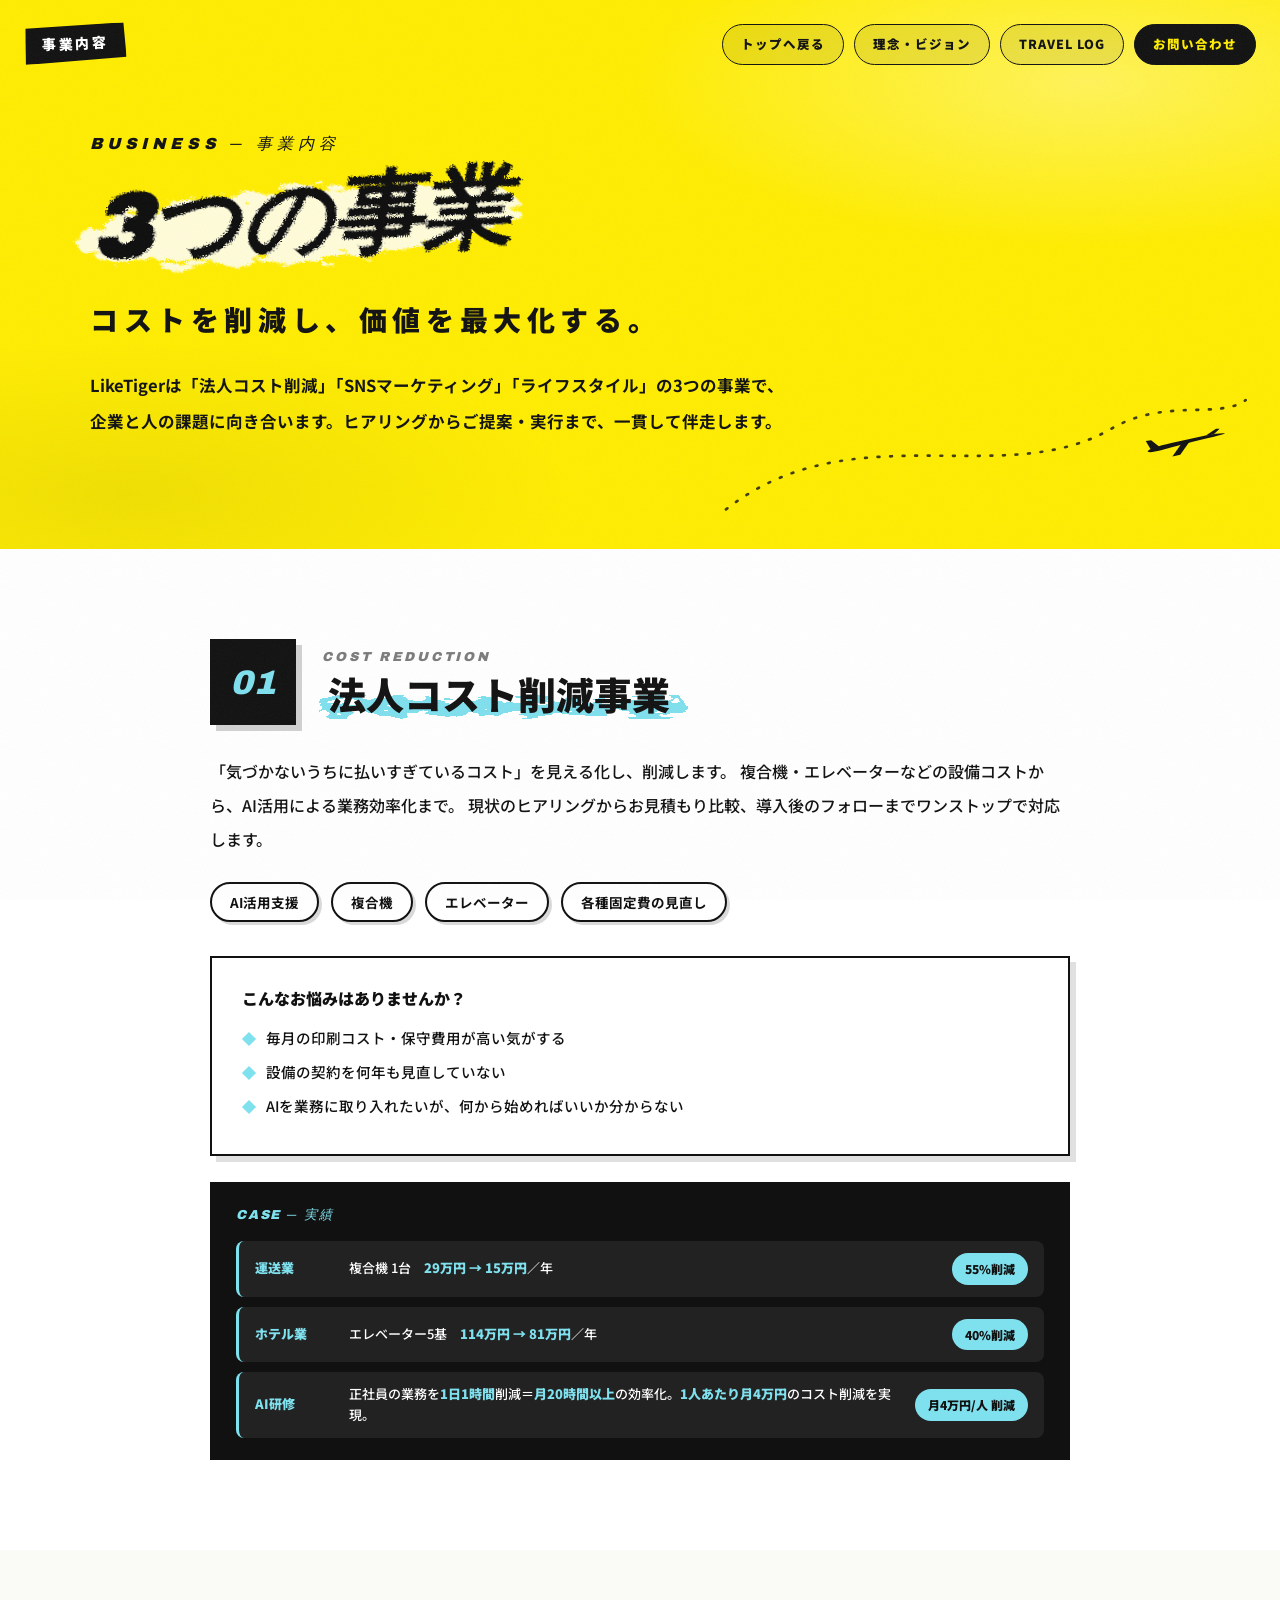
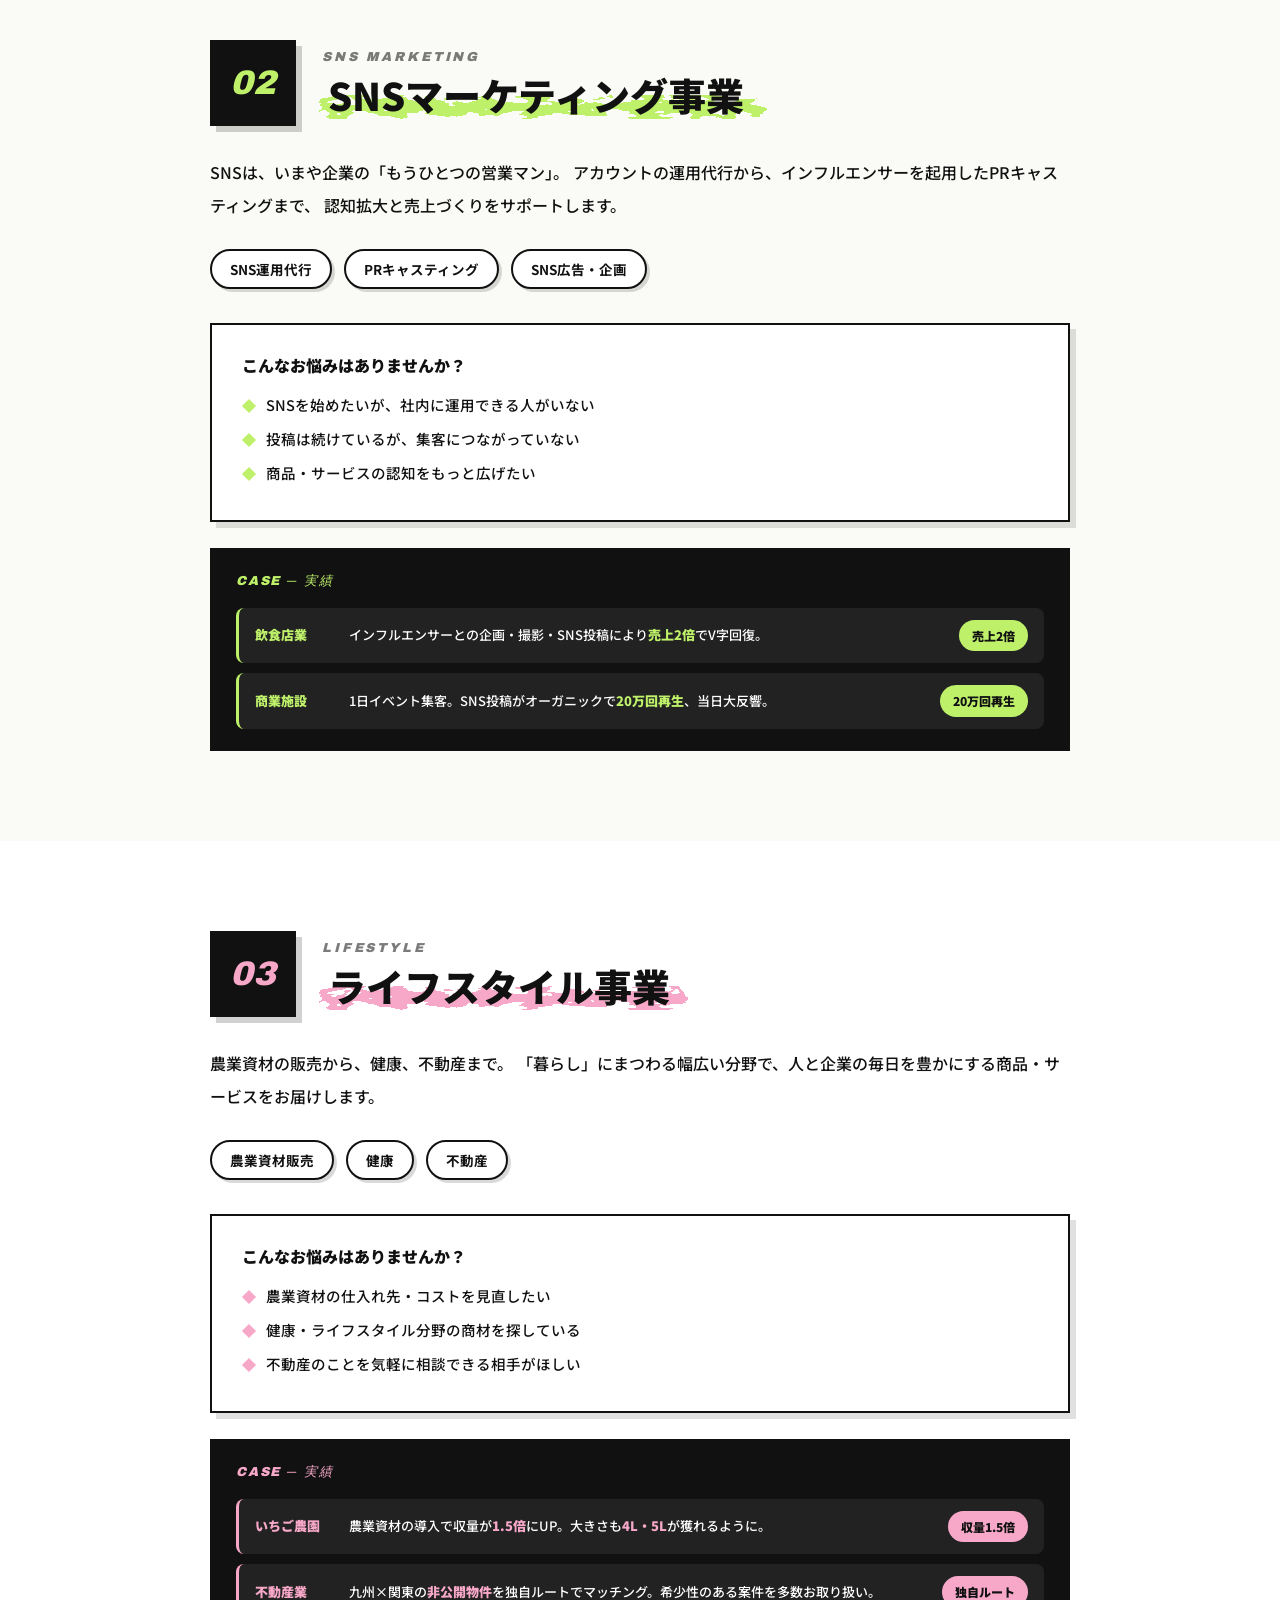
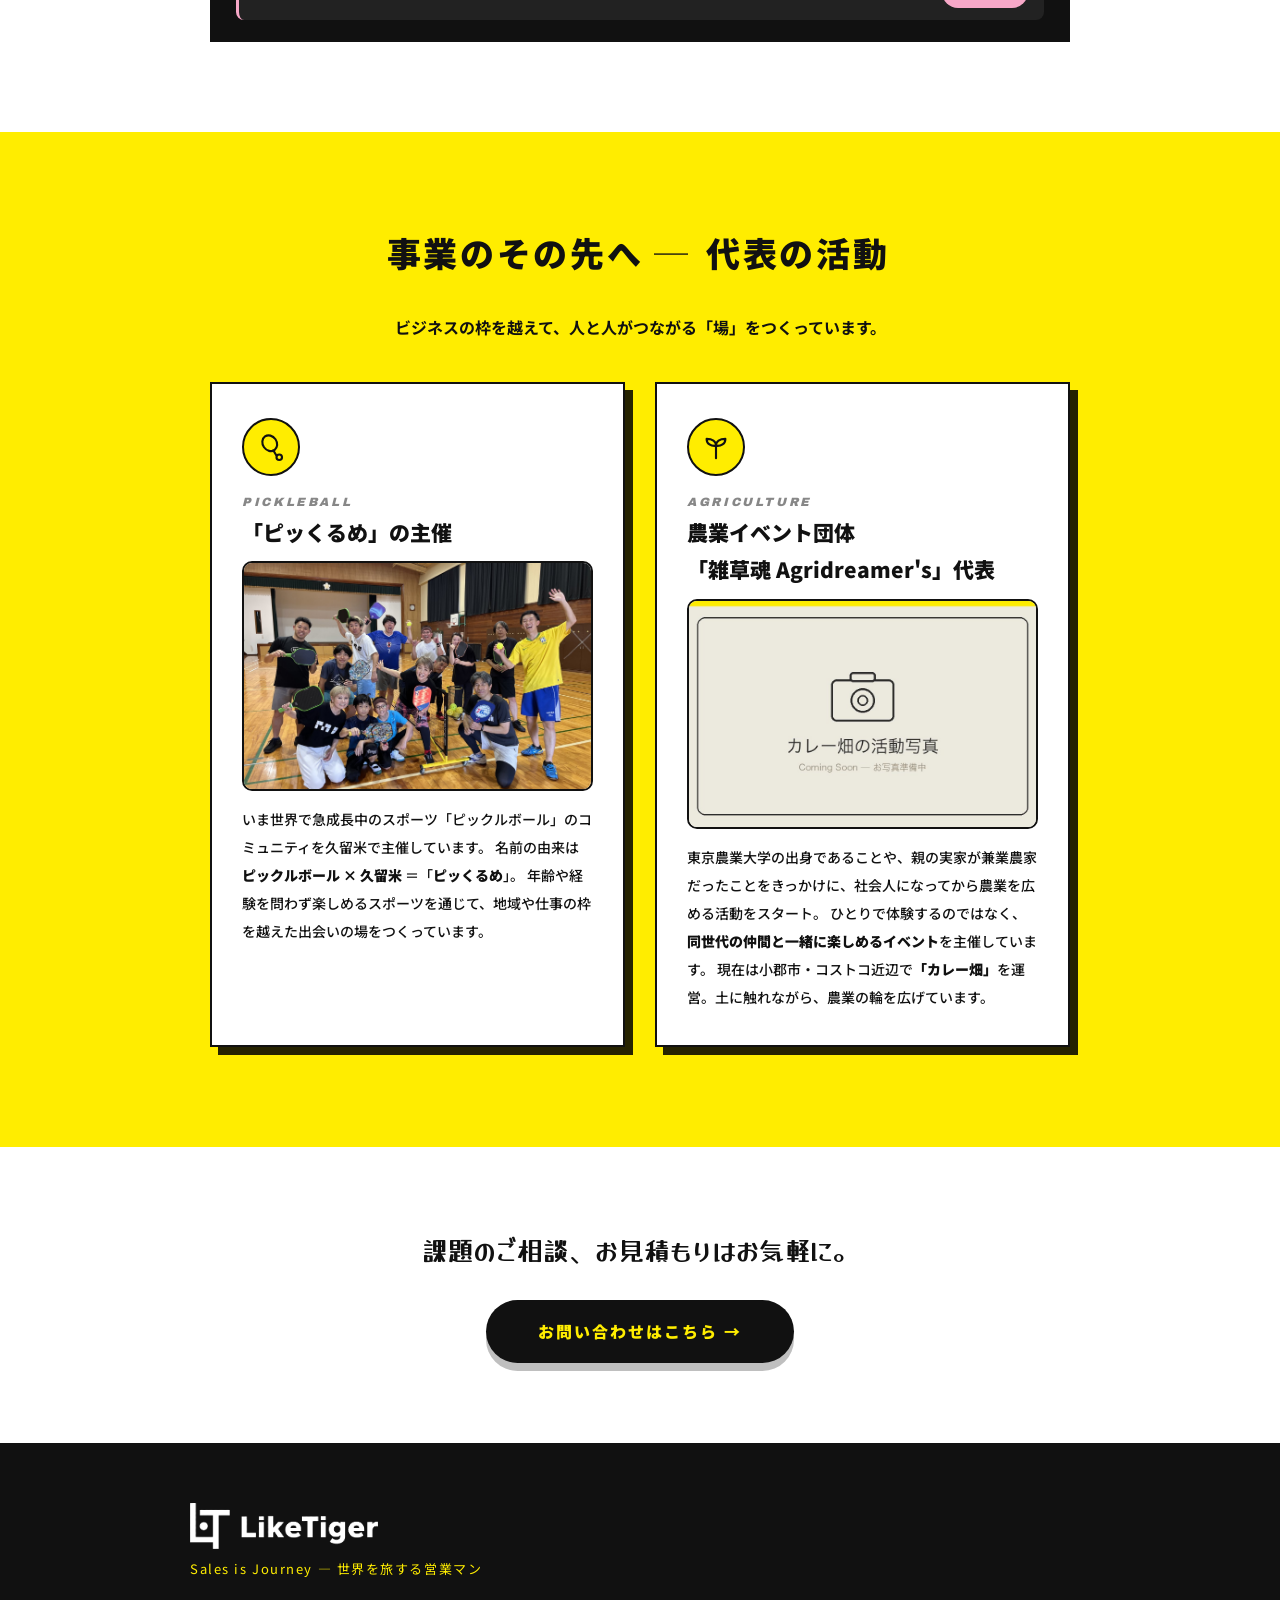
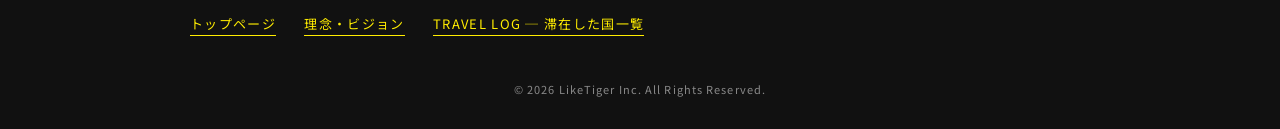
==== commit 1f0da0d1: "トップ改修：入口ゲート／活動風景／取引先マーキー等を完成 - 入口ゲート（公式ロゴのファーストビュー）のCSSを補完（タスク1・2・5） - 活動風景セクションのCSSを補完（タスク6／カレー畑は仮画" ====
--- a/business.html
+++ b/business.html
@@ -243,12 +243,11 @@
       <feDisplacementMap in="SourceGraphic" in2="n" scale="30"/>
     </filter>
     <g id="jet-shape">
-      <!-- 旅客機を上から見たシルエット（機首は右向き） -->
-      <path d="M16,45 C16,41 24,39.5 44,39 L150,38.5 C172,38.5 188,41.5 194,45 C188,48.5 172,51.5 150,51.5 L44,51 C24,50.5 16,49 16,45 Z"/>
-      <path d="M124,40 L74,7 L60,9 L98,41 Z"/>
-      <path d="M124,50 L74,83 L60,81 L98,49 Z"/>
-      <path d="M46,40 L28,23 L18,24.5 L30,40.5 Z"/>
-      <path d="M46,50 L28,67 L18,65.5 L30,49.5 Z"/>
+      <!-- 横から見た旅客機のシルエット（機首は右向き）2026-06-22 差し替え -->
+      <path d="M16,51 C20,46 40,44 72,43.4 L150,43 C172,43 187,44.4 194,47 C188,48.6 179,49 168,49.3 L150,49.6 C116,50.6 78,52.6 46,54.4 C30,55 20,54.4 16,51 Z"/>
+      <path d="M24,48 L17,27 L29,28 L44,46 Z"/>
+      <path d="M112,49 L86,73 L68,73 L94,49 Z"/>
+      <path d="M150,43.4 L176,33 L184,34.5 L168,44 Z"/>
     </g>
     <!-- ピックルボール（パドルとボール） -->
     <symbol id="ic-pickle" viewBox="0 0 24 24">
--- a/css/style.css
+++ b/css/style.css
@@ -15,6 +15,7 @@
   --font-script: "Caveat", cursive;
   --font-hand: "Yusei Magic", sans-serif;
   --font-brush: "Reggae One", serif;
+  --font-concept: "Yuji Boku", "Reggae One", serif;
 }
 
 * { margin: 0; padding: 0; box-sizing: border-box; }
@@ -1242,3 +1243,1219 @@
   .partners__list { gap: 18px; }
   .partners__item { width: 100%; max-width: 320px; height: 112px; padding: 20px 28px; }
 }
+
+/* ============================================================
+   2026-06-21 参考LP寄せ：Sales is Journey フルLP版
+============================================================ */
+.lp-home {
+  background: #fffef7;
+}
+
+.lp-home .hero--poster {
+  min-height: clamp(720px, 86vh, 920px);
+  padding: 82px 5vw 34px;
+  align-items: center;
+  justify-content: center;
+  background: #fffef7;
+  border-bottom: 4px solid var(--yellow);
+}
+
+.lp-home .hero--poster::before {
+  background:
+    linear-gradient(180deg, rgba(255, 255, 255, 0.82), transparent 18%, transparent 80%, rgba(255, 237, 0, 0.34)),
+    radial-gradient(ellipse 45% 42% at 50% 50%, rgba(255, 237, 0, 0.16), transparent 66%);
+  z-index: 1;
+}
+
+.lp-home .hero__poster {
+  position: absolute;
+  inset: 0;
+  z-index: 0;
+  overflow: hidden;
+}
+
+.lp-home .hero__poster img {
+  width: 100%;
+  height: 100%;
+  object-fit: cover;
+  object-position: center center;
+}
+
+.hero__paint,
+.hero__landmark,
+.hero__passport {
+  position: absolute;
+  display: block;
+}
+
+.hero__paint {
+  background: var(--yellow);
+  filter: url(#brush-edge);
+  opacity: 0.92;
+}
+
+.hero__paint--top {
+  width: 45vw;
+  height: 110px;
+  top: 18px;
+  right: -8vw;
+  transform: rotate(-9deg);
+}
+
+.hero__paint--bottom {
+  width: 64vw;
+  height: 150px;
+  left: -12vw;
+  bottom: 24px;
+  transform: rotate(-4deg);
+}
+
+.hero__landmark {
+  bottom: 22px;
+  opacity: 0.16;
+  background: var(--black);
+}
+
+.hero__landmark--tower {
+  left: 7vw;
+  width: 54px;
+  height: 250px;
+  clip-path: polygon(48% 0, 58% 0, 100% 100%, 72% 100%, 54% 42%, 36% 100%, 4% 100%);
+}
+
+.hero__landmark--fuji {
+  right: 18vw;
+  bottom: 44px;
+  width: 300px;
+  height: 130px;
+  background: #2BB8DE;
+  opacity: 0.28;
+  clip-path: polygon(0 100%, 45% 10%, 56% 42%, 67% 24%, 100% 100%);
+}
+
+.hero__landmark--pagoda {
+  right: 5vw;
+  width: 82px;
+  height: 230px;
+  clip-path: polygon(45% 0, 55% 0, 58% 16%, 86% 24%, 14% 24%, 42% 16%, 42% 32%, 96% 42%, 4% 42%, 42% 34%, 42% 52%, 90% 62%, 10% 62%, 42% 54%, 42% 100%, 58% 100%, 58% 54%, 90% 62%, 10% 62%, 42% 52%, 42% 34%, 96% 42%, 4% 42%, 42% 32%, 42% 16%);
+}
+
+.hero__passport {
+  right: 8vw;
+  bottom: 118px;
+  width: 150px;
+  height: 210px;
+  display: grid;
+  place-items: end center;
+  padding-bottom: 28px;
+  background: #111a35;
+  color: var(--yellow);
+  border: 3px solid rgba(255, 237, 0, 0.7);
+  border-radius: 8px;
+  font-family: var(--font-en);
+  font-size: 16px;
+  letter-spacing: 0.08em;
+  transform: rotate(-11deg);
+  box-shadow: 12px 12px 0 rgba(0, 0, 0, 0.12);
+}
+
+.lp-home .hero__brand {
+  background: rgba(255, 255, 255, 0.82);
+  border: 2px solid rgba(17, 17, 17, 0.16);
+  border-radius: 8px;
+  padding: 8px 12px;
+  box-shadow: 5px 5px 0 rgba(0, 0, 0, 0.12);
+}
+
+.lp-home .site-nav a {
+  background: rgba(255, 255, 255, 0.88);
+  border-radius: 8px;
+  box-shadow: 3px 3px 0 rgba(0, 0, 0, 0.12);
+}
+
+.lp-home .hero__inner {
+  position: relative;
+  z-index: 4;
+  max-width: 1320px;
+  display: grid;
+  place-items: center;
+  pointer-events: auto;
+}
+
+.lp-home .hero__text {
+  max-width: min(860px, 72vw);
+  text-align: center;
+  background: none;
+  border: 0;
+  box-shadow: none;
+  padding: clamp(24px, 3vw, 42px) clamp(18px, 3vw, 48px);
+  transform: rotate(-3deg);
+  backdrop-filter: none;
+}
+
+.lp-home .hero__company-label,
+.lp-home .hero__title,
+.lp-home .hero__tagline,
+.lp-home .hero__copy {
+  position: static;
+  width: auto;
+  height: auto;
+  overflow: visible;
+  clip: auto;
+  white-space: normal;
+}
+
+.lp-home .hero__company-label {
+  display: inline-block;
+  margin-bottom: 10px;
+  background: var(--black);
+  color: var(--yellow);
+  font-weight: 900;
+  font-size: clamp(12px, 1.3vw, 16px);
+  letter-spacing: 0.18em;
+  padding: 4px 14px;
+  transform: rotate(-1deg);
+}
+
+.lp-home .hero__title {
+  transform: none;
+  margin: 0;
+  font-size: clamp(86px, 12vw, 184px);
+  line-height: 0.78;
+  letter-spacing: 0;
+  color: #050505;
+  text-transform: none;
+  text-shadow:
+    6px 6px 0 rgba(255, 255, 255, 0.72),
+    12px 12px 0 rgba(0, 0, 0, 0.11);
+}
+
+.lp-home .hero__title span {
+  display: block;
+}
+
+.lp-home .hero__tagline {
+  display: inline-block;
+  margin: 20px 0 18px;
+  background: var(--black);
+  color: var(--white);
+  font-weight: 900;
+  font-size: clamp(13px, 1.5vw, 20px);
+  letter-spacing: 0.18em;
+  padding: 5px 18px 7px;
+  transform: rotate(-1deg);
+}
+
+.lp-home .hero__copy {
+  max-width: 680px;
+  margin: 0 auto 28px;
+  font-weight: 900;
+  font-size: clamp(13px, 1.25vw, 17px);
+  line-height: 1.9;
+}
+
+.lp-home .hero__cta {
+  position: static;
+  transform: none;
+  display: inline-block;
+  border-radius: 8px;
+  padding: 14px 34px;
+  box-shadow: 6px 6px 0 rgba(0, 0, 0, 0.28);
+  white-space: nowrap;
+  pointer-events: auto;
+}
+
+.lp-home .hero__raita,
+.lp-home .hero__globe,
+.lp-home .hero__loop,
+.lp-home .hero__plane-mini,
+.lp-home .hero .brush,
+.hero__photo {
+  display: none;
+}
+
+.hero__photo {
+  position: absolute;
+  z-index: 3;
+  overflow: hidden;
+  border: 5px solid #fff;
+  box-shadow: 12px 12px 0 rgba(0, 0, 0, 0.13);
+  background: #fff;
+}
+
+.hero__photo img {
+  width: 100%;
+  height: 100%;
+  object-fit: cover;
+}
+
+.hero__photo--main {
+  left: clamp(20px, 5vw, 84px);
+  bottom: clamp(44px, 8vw, 110px);
+  width: clamp(150px, 18vw, 260px);
+  aspect-ratio: 4 / 5;
+  transform: rotate(-5deg);
+}
+
+.hero__photo--sub {
+  right: clamp(26px, 12vw, 170px);
+  top: clamp(150px, 18vw, 230px);
+  width: clamp(130px, 15vw, 230px);
+  aspect-ratio: 4 / 3;
+  transform: rotate(5deg);
+}
+
+.issue-callout {
+  position: relative;
+  min-height: clamp(270px, 24vw, 380px);
+  display: grid;
+  place-items: center;
+  overflow: hidden;
+  border-bottom: 3px solid var(--yellow);
+  background:
+    radial-gradient(ellipse 18% 38% at 0% 0%, rgba(255, 237, 0, 0.75), transparent 70%),
+    radial-gradient(ellipse 18% 38% at 100% 100%, rgba(255, 237, 0, 0.75), transparent 70%),
+    #fff;
+}
+
+.issue-callout__bg {
+  position: absolute;
+  inset: 0;
+  overflow: hidden;
+}
+
+.issue-callout__paint {
+  position: absolute;
+  display: block;
+  background: var(--yellow);
+  filter: url(#brush-edge);
+  opacity: 0.82;
+}
+
+.issue-callout__paint--left {
+  left: -8vw;
+  bottom: 12px;
+  width: 26vw;
+  height: 86px;
+  transform: rotate(-18deg);
+}
+
+.issue-callout__paint--right {
+  right: -6vw;
+  top: 20px;
+  width: 24vw;
+  height: 82px;
+  transform: rotate(-15deg);
+}
+
+.issue-callout__paper-plane {
+  position: absolute;
+  left: 10vw;
+  top: 48px;
+  width: 76px;
+  height: 54px;
+  border: 3px solid var(--black);
+  clip-path: polygon(0 42%, 100% 0, 62% 100%, 43% 58%);
+  transform: rotate(-16deg);
+  opacity: 0.72;
+}
+
+.issue-callout__globe {
+  position: absolute;
+  right: 13vw;
+  bottom: 36px;
+  width: 72px;
+  height: 72px;
+  border: 3px solid var(--black);
+  border-radius: 50%;
+  opacity: 0.54;
+}
+
+.issue-callout__globe::before,
+.issue-callout__globe::after {
+  content: "";
+  position: absolute;
+  inset: 12px;
+  border: 2px solid var(--black);
+  border-left: 0;
+  border-right: 0;
+  border-radius: 50%;
+}
+
+.issue-callout::after {
+  content: "";
+  position: absolute;
+  inset: 0;
+  background:
+    repeating-linear-gradient(12deg, transparent 0 28px, rgba(17, 17, 17, 0.035) 28px 30px, transparent 30px 72px);
+}
+
+.issue-callout__inner {
+  position: relative;
+  z-index: 1;
+  width: min(1120px, 92vw);
+  height: auto;
+  overflow: visible;
+  clip: auto;
+  white-space: normal;
+  text-align: center;
+}
+
+.issue-callout__paper {
+  font-weight: 900;
+  font-size: clamp(18px, 2.4vw, 32px);
+  line-height: 1.2;
+}
+
+.issue-callout__title {
+  display: inline;
+  font-family: var(--font-brush);
+  font-size: clamp(46px, 6.9vw, 100px);
+  line-height: 1.12;
+  letter-spacing: 0.02em;
+  background: linear-gradient(transparent 56%, var(--yellow) 56% 88%, transparent 88%);
+}
+
+.issue-callout__lead {
+  margin-top: 18px;
+  font-weight: 900;
+  font-size: clamp(13px, 1.4vw, 17px);
+}
+
+.vision-lp {
+  position: relative;
+  background: #fffef7;
+  padding: 96px 5vw 82px;
+  overflow: hidden;
+  border-bottom: 2px solid rgba(17, 17, 17, 0.1);
+}
+
+.vision-lp::before,
+.services::after,
+.profile::after,
+.contact::before {
+  content: "";
+  position: absolute;
+  pointer-events: none;
+  background: var(--yellow);
+  filter: url(#brush-edge);
+  opacity: 0.86;
+}
+
+.vision-lp::before {
+  width: 22vw;
+  height: 74px;
+  top: -28px;
+  right: -6vw;
+  transform: rotate(-7deg);
+}
+
+.vision-lp__inner {
+  position: relative;
+  display: grid;
+  grid-template-columns: 0.95fr 1.05fr;
+  align-items: center;
+  gap: clamp(30px, 5vw, 76px);
+  max-width: 1240px;
+  margin: 0 auto;
+}
+
+.vision-lp__eyebrow {
+  font-weight: 900;
+  font-size: clamp(14px, 1.35vw, 17px);
+  line-height: 1.9;
+}
+
+.vision-lp__eyebrow strong {
+  background: var(--yellow);
+  padding: 0 0.35em;
+}
+
+.vision-lp__title {
+  margin: 24px 0 24px;
+  font-family: var(--font-brush);
+  font-weight: 400;
+  font-size: clamp(44px, 6.5vw, 92px);
+  line-height: 1.06;
+  letter-spacing: 0.03em;
+  transform: rotate(-2deg);
+}
+
+.vision-lp__title span {
+  display: block;
+}
+
+.vision-lp__title b {
+  color: var(--yellow-deep);
+  font-size: 1.38em;
+  font-weight: 400;
+  -webkit-text-stroke: 1px rgba(17, 17, 17, 0.3);
+}
+
+.vision-lp__text {
+  max-width: 520px;
+  font-weight: 700;
+  line-height: 2;
+}
+
+.vision-lp__photo {
+  position: relative;
+  border: 5px solid #fff;
+  box-shadow: 10px 10px 0 rgba(17, 17, 17, 0.14);
+  transform: rotate(1deg);
+  overflow: hidden;
+}
+
+.vision-lp__photo img {
+  width: 100%;
+  height: clamp(260px, 31vw, 410px);
+  object-fit: cover;
+}
+
+.hand-note {
+  position: absolute;
+  font-family: var(--font-script);
+  color: var(--yellow-deep);
+  font-weight: 700;
+  font-size: clamp(28px, 4vw, 48px);
+  text-shadow: 1px 1px 0 #fff;
+}
+
+.hand-note--curiosity {
+  top: 16px;
+  left: 20px;
+  transform: rotate(-8deg);
+}
+
+.hand-note--link {
+  right: 28px;
+  bottom: 18px;
+  transform: rotate(-8deg);
+}
+
+.lp-home .services {
+  padding: 94px 5vw 96px;
+  background: #fff;
+}
+
+.lp-home .services::before {
+  background:
+    radial-gradient(ellipse 26% 24% at 97% 8%, rgba(255, 237, 0, 0.45), transparent 70%),
+    radial-gradient(ellipse 24% 26% at 1% 94%, rgba(255, 237, 0, 0.34), transparent 72%);
+}
+
+.lp-home .services::after {
+  width: 18vw;
+  height: 82px;
+  right: -5vw;
+  bottom: 20px;
+  transform: rotate(-12deg);
+}
+
+.lp-home .services__inner {
+  grid-template-columns: 0.95fr 1.15fr 0.9fr;
+  align-items: start;
+}
+
+.lp-home .services__heading {
+  display: inline-flex;
+  background: var(--black);
+  color: var(--white);
+  border: 0;
+  border-radius: 6px;
+  padding: 7px 15px;
+  margin-bottom: 18px;
+  font-size: 14px;
+  transform: rotate(-1deg);
+}
+
+.lp-home .services__lead {
+  font-size: clamp(18px, 2vw, 25px);
+  line-height: 1.7;
+  font-weight: 900;
+}
+
+.lp-home .services__grid {
+  grid-template-columns: repeat(3, 1fr);
+}
+
+.lp-home .service-card {
+  min-height: 88px;
+  border: 2px solid rgba(17, 17, 17, 0.22);
+  border-radius: 8px;
+  box-shadow: none;
+}
+
+.lp-home .service-card:hover {
+  box-shadow: 5px 5px 0 var(--black);
+}
+
+.lp-home .axis {
+  background: var(--white);
+  border: 2px solid var(--yellow-deep);
+  border-radius: 8px;
+  padding: 16px;
+  box-shadow: 6px 6px 0 rgba(0, 0, 0, 0.09);
+}
+
+.lp-home .axis__num {
+  width: auto;
+  height: auto;
+  margin-right: 12px;
+  background: transparent;
+  color: var(--yellow-deep);
+  font-size: 44px;
+}
+
+.lp-home .axis__body {
+  padding: 0;
+  clip-path: none;
+  background: transparent;
+}
+
+.lp-home .axis__desc {
+  padding-left: 0;
+}
+
+.lp-home .strength {
+  background: #fff;
+  border: 0;
+  border-radius: 0;
+  box-shadow: none;
+  padding: 8px 0;
+}
+
+.lp-home .strength__icon {
+  background: var(--yellow);
+  border: 0;
+}
+
+.journey-band {
+  position: relative;
+  min-height: clamp(280px, 22vw, 390px);
+  display: grid;
+  place-items: center;
+  overflow: hidden;
+  background:
+    linear-gradient(180deg, rgba(255, 255, 255, 0.92), rgba(255, 255, 255, 0.68)),
+    radial-gradient(circle at 88% 32%, rgba(255, 237, 0, 0.9), transparent 12%),
+    linear-gradient(105deg, #fff 0 36%, rgba(255, 237, 0, 0.42) 36% 64%, #fff 64%);
+  border-top: 4px solid var(--yellow);
+  border-bottom: 4px solid var(--yellow);
+}
+
+.journey-band__bg {
+  position: absolute;
+  inset: 0;
+  overflow: hidden;
+}
+
+.journey-band__skyline,
+.journey-band__sun,
+.journey-band__traveler {
+  position: absolute;
+  display: block;
+}
+
+.journey-band__skyline {
+  left: 0;
+  right: 0;
+  bottom: -2px;
+  height: 42%;
+  background: var(--black);
+  opacity: 0.9;
+  clip-path: polygon(0 100%, 0 84%, 3% 84%, 5% 60%, 7% 84%, 12% 84%, 15% 35%, 17% 84%, 22% 84%, 27% 30%, 33% 84%, 38% 84%, 38% 62%, 42% 62%, 42% 84%, 48% 84%, 52% 48%, 56% 84%, 62% 84%, 64% 30%, 66% 84%, 72% 84%, 75% 50%, 80% 84%, 86% 84%, 90% 28%, 94% 84%, 100% 84%, 100% 100%);
+}
+
+.journey-band__sun {
+  right: 8vw;
+  top: 46px;
+  width: clamp(76px, 9vw, 132px);
+  aspect-ratio: 1;
+  background: var(--yellow);
+  border-radius: 50%;
+  box-shadow: 0 0 0 18px rgba(255, 237, 0, 0.18);
+}
+
+.journey-band__traveler {
+  bottom: 48px;
+  width: 34px;
+  height: 102px;
+  background: var(--black);
+  border-radius: 18px 18px 4px 4px;
+  opacity: 0.86;
+}
+
+.journey-band__traveler::before {
+  content: "";
+  position: absolute;
+  left: 50%;
+  top: -28px;
+  width: 30px;
+  aspect-ratio: 1;
+  background: var(--black);
+  border-radius: 50%;
+  transform: translateX(-50%);
+}
+
+.journey-band__traveler::after {
+  content: "";
+  position: absolute;
+  left: -13px;
+  top: 26px;
+  width: 62px;
+  height: 12px;
+  background: var(--black);
+  border-radius: 999px;
+  transform: rotate(-18deg);
+}
+
+.journey-band__traveler--1 {
+  right: 21vw;
+}
+
+.journey-band__traveler--2 {
+  right: 17vw;
+  width: 28px;
+  height: 82px;
+  bottom: 52px;
+  opacity: 0.78;
+}
+
+.journey-band::after {
+  content: "";
+  position: absolute;
+  inset: 0;
+  background:
+    repeating-linear-gradient(-12deg, transparent 0 32px, rgba(255, 237, 0, 0.26) 32px 36px, transparent 36px 78px);
+}
+
+.journey-band__inner {
+  position: relative;
+  z-index: 1;
+  width: min(1080px, 92vw);
+  height: auto;
+  overflow: visible;
+  clip: auto;
+  white-space: normal;
+  text-align: center;
+}
+
+.journey-band__title {
+  font-family: var(--font-brush);
+  font-weight: 400;
+  font-size: clamp(40px, 6vw, 86px);
+  line-height: 1.15;
+  letter-spacing: 0.03em;
+}
+
+.journey-band__title span {
+  color: var(--yellow-deep);
+  font-size: 1.32em;
+}
+
+.journey-band__lead {
+  margin-top: 10px;
+  font-weight: 900;
+  line-height: 1.8;
+}
+
+.journey-band__marker {
+  display: inline-block;
+  margin-top: 12px;
+  background: var(--yellow);
+  font-weight: 900;
+  padding: 4px 18px;
+}
+
+.lp-home .profile {
+  background: #fffef7;
+  padding-top: 94px;
+}
+
+.lp-home .profile::before {
+  background:
+    radial-gradient(ellipse 30% 24% at 4% 10%, rgba(255, 237, 0, 0.42), transparent 70%),
+    radial-gradient(ellipse 34% 28% at 98% 88%, rgba(255, 237, 0, 0.32), transparent 70%);
+}
+
+.lp-home .profile::after {
+  width: 16vw;
+  height: 76px;
+  left: -5vw;
+  top: 20px;
+  transform: rotate(8deg);
+}
+
+.lp-home .photo {
+  border-radius: 0;
+  border-width: 6px;
+}
+
+.lp-home .profile__name {
+  letter-spacing: 0.18em;
+}
+
+.lp-home .profile__motto {
+  display: inline-flex;
+  align-items: center;
+  gap: 8px;
+  background: linear-gradient(transparent 58%, var(--yellow) 58%);
+}
+
+.lp-home .drive-box {
+  border-radius: 8px;
+  border: 2px solid var(--yellow-deep);
+}
+
+.lp-home .contact {
+  background: var(--yellow);
+  padding-top: 86px;
+}
+
+.lp-home .contact::before {
+  width: 20vw;
+  height: 90px;
+  top: -32px;
+  left: -4vw;
+  background: #fff;
+  transform: rotate(-7deg);
+}
+
+.lp-home .contact__inner {
+  background: rgba(255, 255, 255, 0.82);
+  border: 3px solid var(--black);
+  border-radius: 8px;
+  box-shadow: 10px 10px 0 rgba(0, 0, 0, 0.14);
+}
+
+.lp-home .contact-form {
+  max-width: 960px;
+}
+
+.lp-home .field__box {
+  border-radius: 8px;
+}
+
+.lp-home .contact-form__submit {
+  border-radius: 999px;
+}
+
+@media (max-width: 1024px) {
+  .lp-home .services__inner,
+  .vision-lp__inner {
+    grid-template-columns: 1fr;
+  }
+
+  .lp-home .services__grid {
+    grid-template-columns: repeat(3, 1fr);
+  }
+}
+
+@media (max-width: 768px) {
+  .lp-home .hero--poster {
+    min-height: 680px;
+    padding: 208px 6vw 64px;
+    display: flex;
+    align-items: center;
+  }
+
+  .lp-home .hero__poster img {
+    object-position: center top;
+    opacity: 0.28;
+  }
+
+  .lp-home .hero--poster::before {
+    background:
+      radial-gradient(ellipse 95% 62% at 50% 54%, rgba(255, 237, 0, 0.94), rgba(255, 237, 0, 0.78) 48%, rgba(255, 255, 255, 0.68) 82%),
+      linear-gradient(180deg, rgba(255, 255, 255, 0.94), transparent 32%);
+  }
+
+  .lp-home .hero__brand {
+    padding: 6px 8px;
+  }
+
+  .lp-home .site-nav {
+    top: 62px;
+    left: 12px;
+    right: 12px;
+    justify-content: center;
+    flex-wrap: wrap;
+  }
+
+  .lp-home .hero__inner {
+    position: relative;
+    inset: auto;
+    display: grid;
+    place-items: center;
+    pointer-events: auto;
+  }
+
+  .lp-home .hero__text {
+    max-width: 100%;
+    background: rgba(255, 237, 0, 0.92);
+    border: 3px solid var(--black);
+    box-shadow: 7px 7px 0 rgba(0, 0, 0, 0.18);
+    padding: 26px 18px;
+    transform: rotate(-1.5deg);
+  }
+
+  .lp-home .hero__company-label,
+  .lp-home .hero__title,
+  .lp-home .hero__tagline,
+  .lp-home .hero__copy {
+    position: static;
+    width: auto;
+    height: auto;
+    overflow: visible;
+    clip: auto;
+    white-space: normal;
+  }
+
+  .lp-home .hero__company-label {
+    display: inline-block;
+    margin-bottom: 10px;
+  }
+
+  .lp-home .hero__title {
+    display: block;
+    transform: none;
+    margin: 0;
+    line-height: 0.82;
+    color: #050505;
+    text-shadow: 3px 3px 0 rgba(255, 255, 255, 0.46);
+  }
+
+  .lp-home .hero__title span {
+    display: block;
+  }
+
+  .lp-home .hero__title {
+    font-size: clamp(48px, 17vw, 88px);
+  }
+
+  .lp-home .hero__tagline {
+    display: inline-block;
+    margin: 16px 0 12px;
+    background: var(--black);
+    color: var(--white);
+    font-weight: 900;
+    font-size: 12px;
+    letter-spacing: 0.14em;
+    padding: 5px 12px;
+  }
+
+  .lp-home .hero__copy {
+    line-height: 1.75;
+    font-weight: 900;
+    margin-bottom: 18px;
+  }
+
+  .lp-home .hero__cta {
+    position: static;
+    display: inline-block;
+    transform: none;
+    white-space: normal;
+  }
+
+  .issue-callout {
+    min-height: 310px;
+  }
+
+  .issue-callout__bg img {
+    opacity: 0.2;
+  }
+
+  .issue-callout::after {
+    background: rgba(255, 255, 255, 0.72);
+  }
+
+  .issue-callout__inner {
+    width: min(680px, 90vw);
+    height: auto;
+    overflow: visible;
+    clip: auto;
+    white-space: normal;
+  }
+
+  .issue-callout__title {
+    display: block;
+  }
+
+  .vision-lp {
+    padding: 86px 6vw 70px;
+  }
+
+  .vision-lp__photo img {
+    height: 280px;
+  }
+
+  .lp-home .services {
+    padding: 86px 6vw 90px;
+  }
+
+  .lp-home .services__grid {
+    grid-template-columns: repeat(2, 1fr);
+  }
+
+  .journey-band {
+    min-height: 330px;
+  }
+
+  .journey-band__bg img {
+    opacity: 0.22;
+  }
+
+  .journey-band::after {
+    background: rgba(255, 255, 255, 0.64);
+  }
+
+  .journey-band__inner {
+    width: min(680px, 90vw);
+    height: auto;
+    overflow: visible;
+    clip: auto;
+    white-space: normal;
+  }
+
+  .journey-band__marker {
+    display: block;
+  }
+}
+
+@media (max-width: 480px) {
+  .lp-home .service-card {
+    min-height: 96px;
+    padding-left: 8px;
+    padding-right: 8px;
+  }
+
+  .lp-home .axis {
+    align-items: flex-start;
+  }
+
+  .lp-home .axis__num {
+    font-size: 34px;
+  }
+
+  .vision-lp__title,
+  .journey-band__title {
+    letter-spacing: 0;
+  }
+}
+
+/* ============================================================
+   2026-06-22 追加：入口ゲート／活動風景／取引先マーキー
+   （Codex版で HTML はあるが CSS が無かった3セクションを補完）
+============================================================ */
+
+/* ---------- 入口ゲート（公式ロゴだけのファーストビュー）---------- */
+.intro-gate {
+  position: relative;
+  min-height: 100vh;
+  min-height: 100svh;
+  display: grid;
+  place-items: center;
+  background: #fffef7;
+  overflow: hidden;
+}
+/* 薄い黄色のにじみ＋紙質で旅テーマを添える */
+.intro-gate::before {
+  content: "";
+  position: absolute;
+  inset: 0;
+  background:
+    radial-gradient(ellipse 46% 40% at 50% 47%, rgba(255, 237, 0, 0.22), transparent 70%);
+  pointer-events: none;
+}
+/* うっすら回る地球儀の線（旅の世界観） */
+.intro-gate::after {
+  content: "";
+  position: absolute;
+  width: clamp(420px, 60vw, 780px);
+  aspect-ratio: 1;
+  border-radius: 50%;
+  border: 1.4px solid rgba(43, 184, 222, 0.18);
+  box-shadow:
+    inset 0 0 0 60px transparent;
+  background:
+    radial-gradient(circle, transparent 64%, rgba(43, 184, 222, 0.05) 65%);
+  pointer-events: none;
+}
+.intro-gate__inner {
+  position: relative;
+  z-index: 1;
+  display: flex;
+  flex-direction: column;
+  align-items: center;
+  gap: clamp(30px, 6vh, 64px);
+  animation: gate-in 1.1s ease both;
+}
+@keyframes gate-in {
+  from { opacity: 0; transform: translateY(18px); }
+  to   { opacity: 1; transform: translateY(0); }
+}
+.intro-gate__logo {
+  width: clamp(280px, 47vw, 620px);
+  height: auto;
+}
+.intro-gate__scroll {
+  display: grid;
+  place-items: center;
+  width: 54px;
+  height: 54px;
+  border: 2px solid var(--black);
+  border-radius: 50%;
+  font-size: 22px;
+  font-weight: 900;
+  line-height: 1;
+  text-decoration: none;
+  color: var(--black);
+  background: rgba(255, 255, 255, 0.72);
+  animation: gate-bounce 1.8s ease-in-out infinite;
+  transition: background 0.2s ease, color 0.2s ease;
+}
+.intro-gate__scroll:hover { background: var(--black); color: var(--yellow); }
+@keyframes gate-bounce {
+  0%, 100% { transform: translateY(0); }
+  50%      { transform: translateY(9px); }
+}
+
+/* ---------- 活動風景（カレー畑などの現場写真）---------- */
+.activity-scenes {
+  position: relative;
+  background: #fff;
+  padding: 94px 5vw 96px;
+  overflow: hidden;
+}
+.activity-scenes__inner {
+  position: relative;
+  display: grid;
+  grid-template-columns: 0.9fr 1.1fr;
+  align-items: center;
+  gap: clamp(30px, 5vw, 72px);
+  max-width: 1240px;
+  margin: 0 auto;
+}
+.activity-scenes__label {
+  font-family: var(--font-en);
+  font-size: 13px;
+  letter-spacing: 0.22em;
+  color: var(--yellow-deep);
+}
+.activity-scenes__title {
+  margin: 8px 0 18px;
+  font-size: clamp(26px, 3.4vw, 42px);
+  font-weight: 900;
+  line-height: 1.4;
+}
+.activity-scenes__title span {
+  background: linear-gradient(transparent 60%, var(--yellow) 60%);
+}
+.activity-scenes__text {
+  font-weight: 500;
+  line-height: 2;
+}
+.activity-scenes__photos {
+  display: grid;
+  grid-template-columns: 1.3fr 1fr;
+  gap: 16px;
+  align-items: stretch;
+}
+.activity-photo {
+  position: relative;
+  margin: 0;
+  border: 5px solid #fff;
+  box-shadow: 8px 8px 0 rgba(17, 17, 17, 0.14);
+  overflow: hidden;
+  background: #eee;
+}
+.activity-photo img {
+  width: 100%;
+  height: 100%;
+  min-height: 300px;
+  object-fit: cover;
+}
+.activity-photo--large { transform: rotate(-1.5deg); }
+.activity-photo--small { transform: rotate(2deg); }
+.activity-photo figcaption {
+  position: absolute;
+  left: 0;
+  bottom: 0;
+  background: rgba(17, 17, 17, 0.78);
+  color: #fff;
+  font-size: 12px;
+  font-weight: 700;
+  letter-spacing: 0.02em;
+  padding: 5px 12px;
+}
+
+/* ---------- 取引先マーキー（2列・左右逆方向にゆっくり流れる）---------- */
+.partners__marquee {
+  position: relative;
+  display: flex;
+  flex-direction: column;
+  gap: 22px;
+  margin-top: 6px;
+  overflow: hidden;
+  /* 左右端をふわっと消す */
+  -webkit-mask-image: linear-gradient(90deg, transparent, #000 7%, #000 93%, transparent);
+          mask-image: linear-gradient(90deg, transparent, #000 7%, #000 93%, transparent);
+}
+.partners__track {
+  display: flex;
+  flex-wrap: nowrap;
+  gap: 28px;
+  width: max-content;
+  will-change: transform;
+}
+.partners__track--left  { animation: marquee-left 40s linear infinite; }
+.partners__track--right { animation: marquee-right 40s linear infinite; }
+/* マウスを乗せると一時停止 */
+.partners__marquee:hover .partners__track { animation-play-state: paused; }
+@keyframes marquee-left {
+  from { transform: translateX(0); }
+  to   { transform: translateX(-50%); }
+}
+@keyframes marquee-right {
+  from { transform: translateX(-50%); }
+  to   { transform: translateX(0); }
+}
+.partners__logo {
+  flex: 0 0 auto;
+  display: grid;
+  place-items: center;
+  background: var(--white);
+  border: 2px solid var(--black);
+  border-radius: 12px;
+  box-shadow: 5px 5px 0 rgba(0, 0, 0, 0.12);
+  padding: 22px 34px;
+  width: clamp(200px, 22vw, 260px);
+  height: 116px;
+}
+.partners__logo img {
+  max-width: 100%;
+  max-height: 64px;
+  object-fit: contain;
+}
+/* 動きを減らす設定の利用者には流さない（アクセシビリティ） */
+@media (prefers-reduced-motion: reduce) {
+  .partners__track--left,
+  .partners__track--right { animation: none; }
+  .intro-gate__scroll { animation: none; }
+}
+
+/* ---------- 追加3セクションのレスポンシブ ---------- */
+@media (max-width: 768px) {
+  .intro-gate__logo { width: clamp(220px, 72vw, 420px); }
+
+  .activity-scenes { padding: 80px 6vw 84px; }
+  .activity-scenes__inner { grid-template-columns: 1fr; gap: 30px; }
+  .activity-photo img { min-height: 220px; }
+
+  .partners__logo {
+    width: clamp(170px, 56vw, 220px);
+    height: 104px;
+    padding: 18px 26px;
+  }
+}
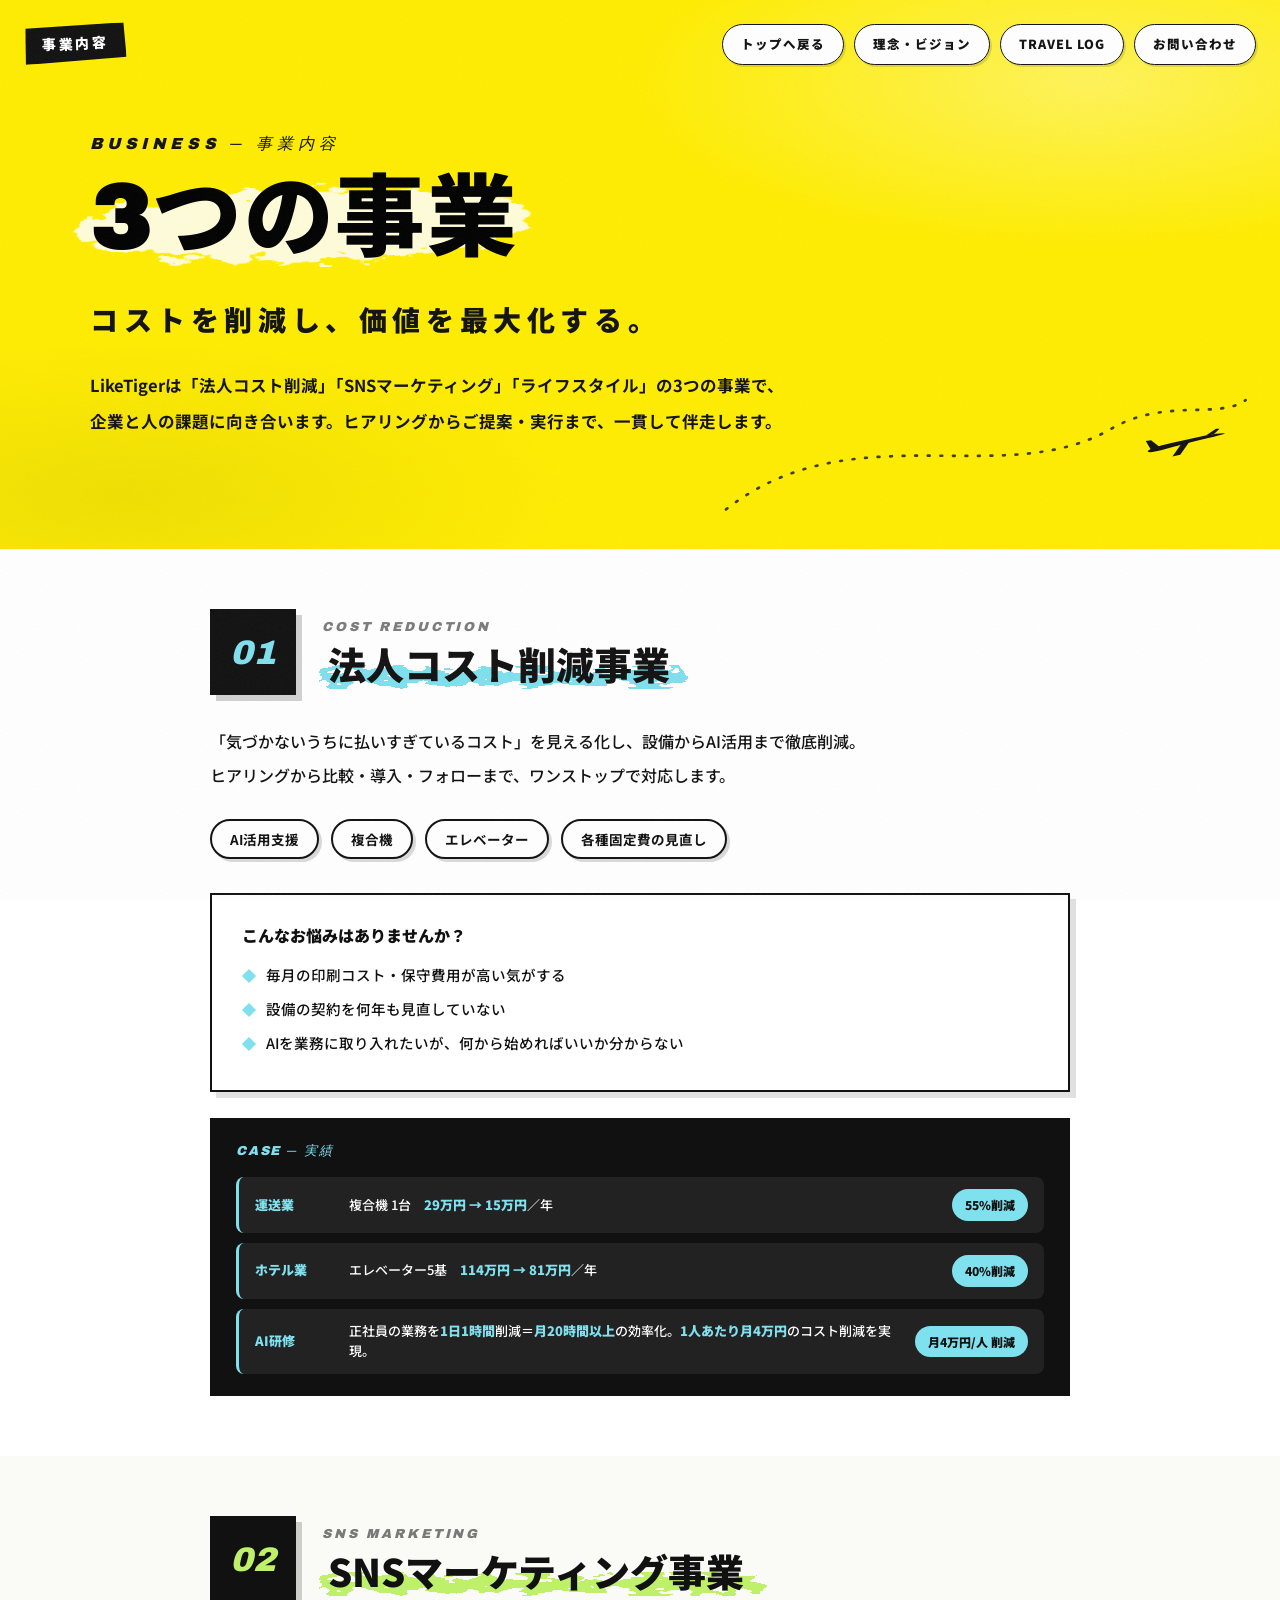
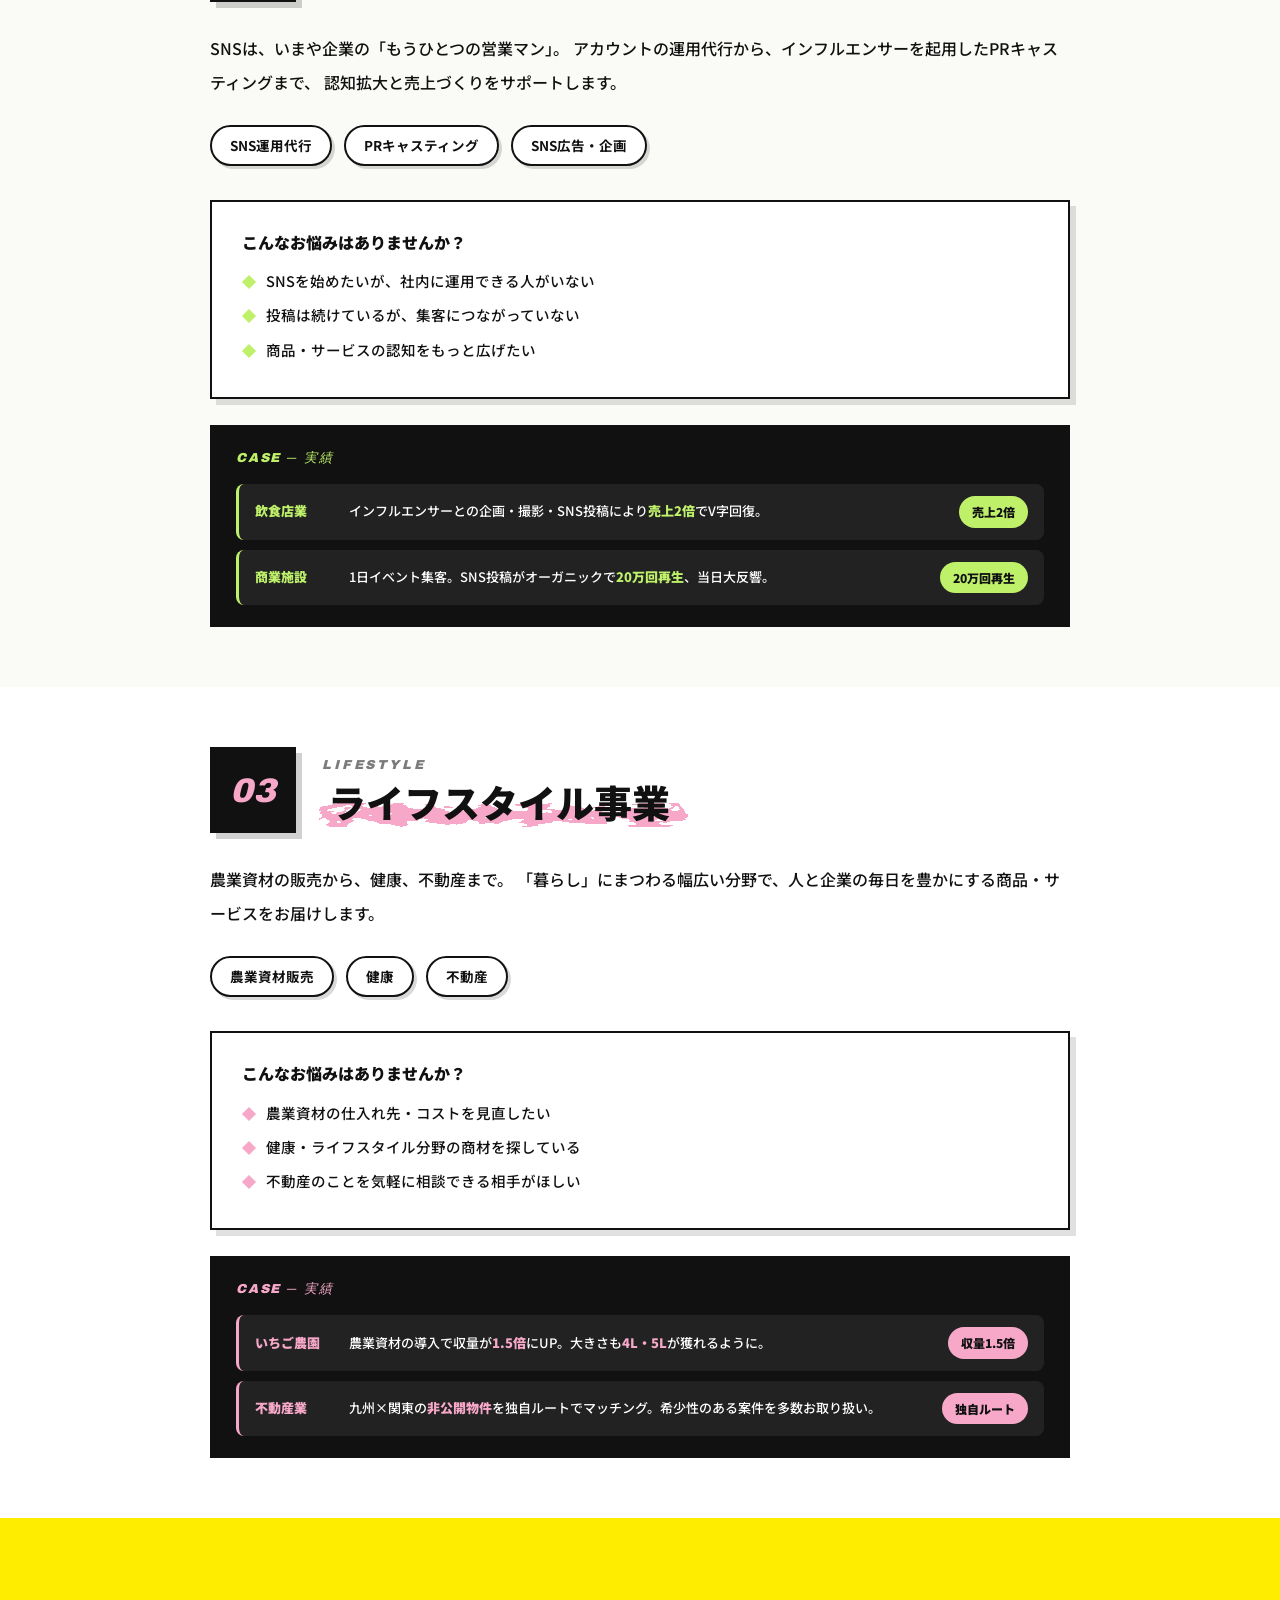
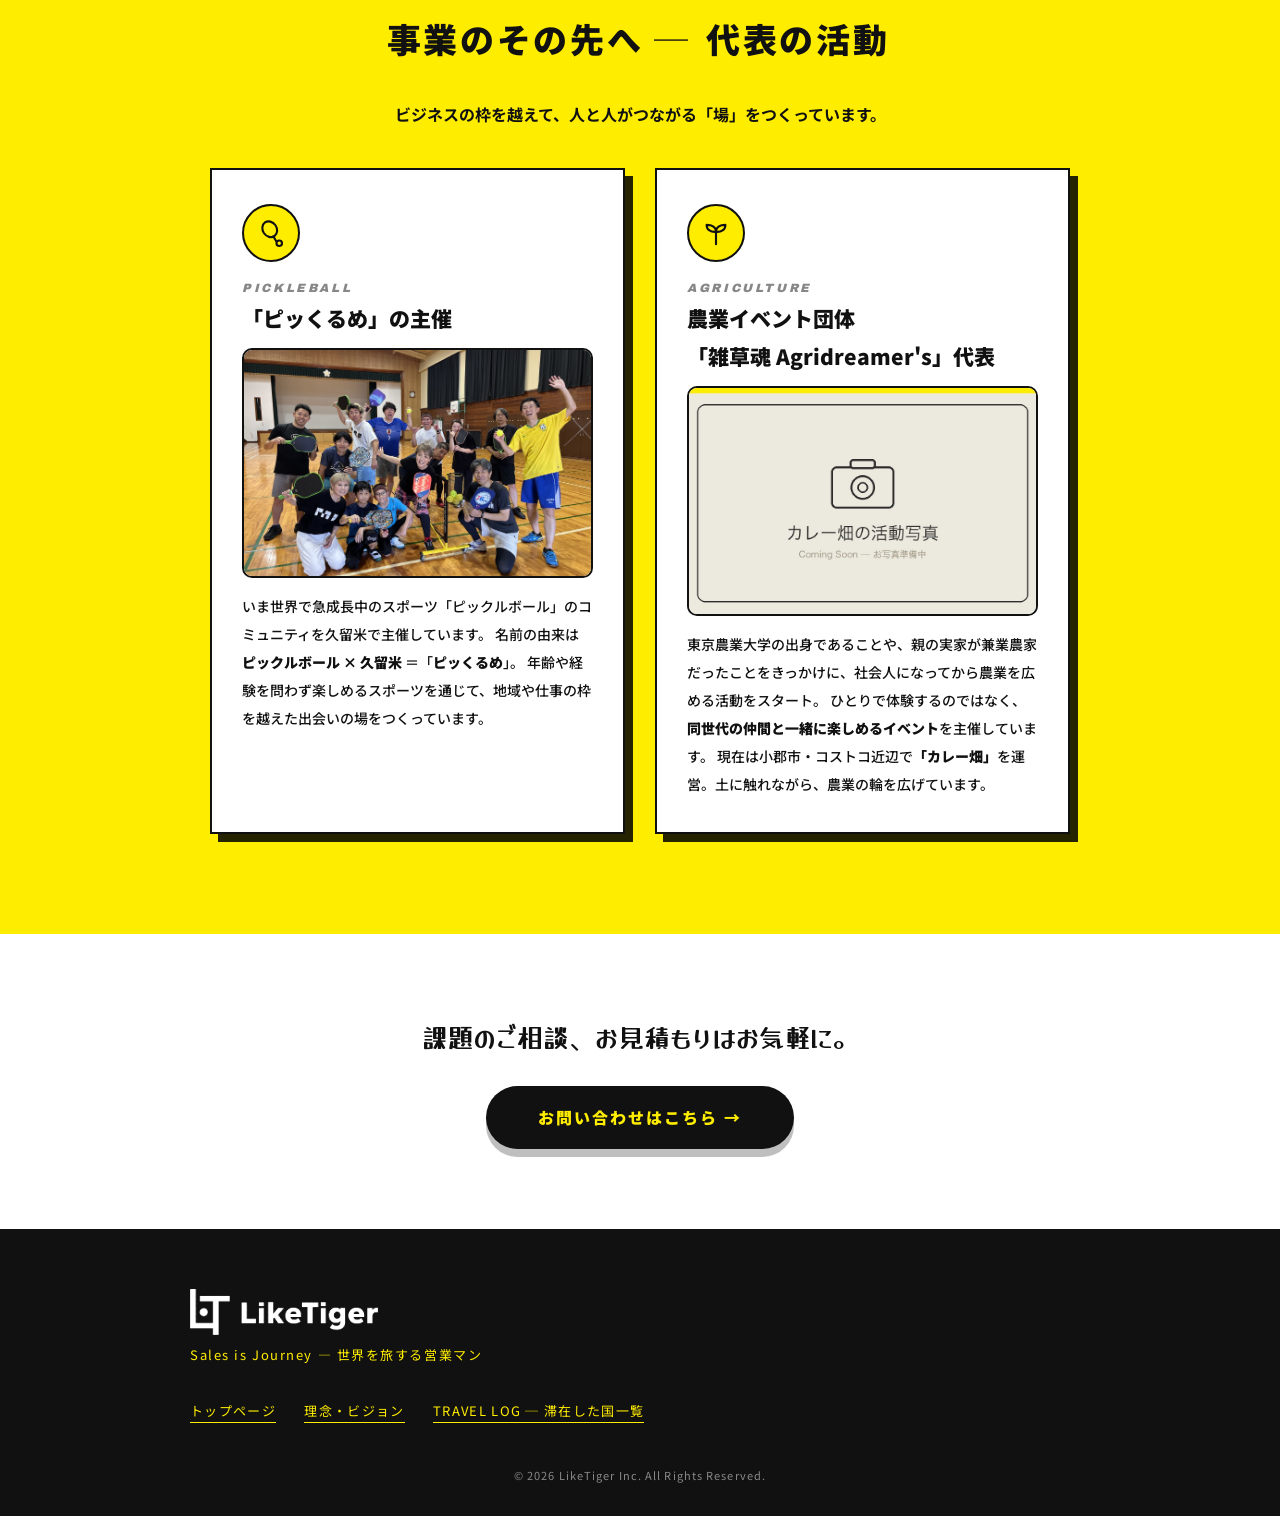
==== commit 82793e78: "事業詳細ページの見出し真っ黒化／コスト削減の説明を2行に短縮／セクション余白圧縮 ① .ph-hero__title（business/philosophy/countries 共通の見出し「3つの事" ====
--- a/business.html
+++ b/business.html
@@ -53,9 +53,8 @@
       </div>
     </header>
     <p class="biz__lead reveal">
-      「気づかないうちに払いすぎているコスト」を見える化し、削減します。
-      複合機・エレベーターなどの設備コストから、AI活用による業務効率化まで。
-      現状のヒアリングからお見積もり比較、導入後のフォローまでワンストップで対応します。
+      「気づかないうちに払いすぎているコスト」を見える化し、設備からAI活用まで徹底削減。<br>
+      ヒアリングから比較・導入・フォローまで、ワンストップで対応します。
     </p>
     <ul class="biz__tags reveal" aria-label="取扱いサービス">
       <li>AI活用支援</li>
--- a/css/style.css
+++ b/css/style.css
@@ -242,7 +242,7 @@
 }
 .site-nav a {
   display: inline-block;
-  background: rgba(17, 17, 17, 0.08);
+  background: #FFFFFF;
   border: 1.5px solid var(--black);
   color: var(--black);
   font-size: 12.5px;
@@ -251,13 +251,17 @@
   text-decoration: none;
   padding: 8px 18px;
   border-radius: 999px;
-  transition: background 0.2s ease, color 0.2s ease, transform 0.2s ease;
-}
-.site-nav a:hover { transform: translateY(-2px); }
-.site-nav .site-nav__cta,
+  box-shadow: 2px 2px 0 rgba(0, 0, 0, 0.12);
+  transition: transform 0.2s ease, box-shadow 0.2s ease;
+}
 .site-nav a:hover {
-  background: var(--black);
-  color: var(--yellow);
+  transform: translateY(-2px);
+  box-shadow: 3px 4px 0 rgba(0, 0, 0, 0.18);
+}
+/* お問い合わせCTAも同じ白背景黒文字に統一 */
+.site-nav .site-nav__cta {
+  background: #FFFFFF;
+  color: var(--black);
 }
 
 /* タイトル：社名＋インクのかすれ＋白ブラシの下地 */
@@ -373,10 +377,10 @@
 /* ---------- 右側：公式キャラクター らい太くんがご案内 ---------- */
 .hero__raita {
   position: absolute;
-  right: 2vw;
-  bottom: 5%;
+  right: 3vw;
+  bottom: 8%;
   z-index: 2;
-  width: clamp(200px, 29vw, 410px);
+  width: clamp(140px, 18vw, 240px);
   text-align: center;
 }
 .hero__raita img {
@@ -390,7 +394,7 @@
   margin-top: 2px;
   font-family: var(--font-hand);
   font-size: 13px;
-  background: var(--white);
+  background: #FFED00;
   border: 2px solid var(--black);
   border-radius: 999px;
   padding: 5px 18px;
@@ -540,9 +544,9 @@
 .services__inner {
   position: relative;
   display: grid;
-  grid-template-columns: 1.15fr 1fr 1fr;
-  gap: clamp(24px, 3vw, 48px);
-  max-width: 1280px;
+  grid-template-columns: 1fr;
+  gap: clamp(48px, 5vw, 80px);
+  max-width: 1180px;
   margin: 0 auto;
 }
 
@@ -679,27 +683,34 @@
 /* ---------- 公式キャラクター らい太くん ---------- */
 .contact__raita {
   position: absolute;
-  right: 3.5vw;
-  bottom: 85px;
+  right: 3vw;
+  bottom: 40px;
   z-index: 3;
   text-align: center;
+  display: flex;
+  flex-direction: column;
+  align-items: center;
+  gap: 0;
 }
 .contact__raita img {
-  width: clamp(110px, 14vw, 200px);
+  width: clamp(140px, 16vw, 230px);
   filter: drop-shadow(0 10px 18px rgba(0, 0, 0, 0.25));
   animation: float 5s ease-in-out infinite;
+  margin-bottom: -10px;
 }
 .contact__raita-label {
   display: inline-block;
-  margin-top: 4px;
+  margin-top: 0;
   font-family: var(--font-hand);
-  font-size: 12.5px;
-  line-height: 1.5;
+  font-size: 13px;
+  line-height: 1.4;
   background: var(--white);
   border: 2px solid var(--black);
   border-radius: 10px;
-  padding: 5px 12px;
+  padding: 5px 14px;
   transform: rotate(-2deg);
+  position: relative;
+  z-index: 4;
 }
 
 /* ---------- 世界の名所シルエット帯 ---------- */
@@ -742,6 +753,17 @@
   max-width: 1300px;
   margin: 0 auto;
   align-items: start;
+}
+
+/* 白背景でおしゃれな印象に。innerは枠なしでクリーンに */
+.lp-home .profile__inner {
+  background: transparent;
+  border: 0;
+  border-radius: 0;
+  padding: 0;
+  box-shadow: none;
+  position: relative;
+  z-index: 2;
 }
 
 /* 左：写真コラージュ */
@@ -936,8 +958,17 @@
 
 .contact__inner {
   position: relative;
-  max-width: 1080px;
+  max-width: 900px;
   margin: 0 auto;
+  padding: 0 clamp(12px, 2vw, 28px);
+}
+
+.contact-form {
+  background: var(--white);
+  border: 3px solid var(--black);
+  border-radius: 18px;
+  padding: clamp(28px, 4vw, 48px);
+  box-shadow: 10px 10px 0 rgba(0, 0, 0, 0.18);
 }
 
 .contact__title {
@@ -1116,7 +1147,7 @@
    レスポンシブ（タブレット・スマホ）
 ============================================================ */
 @media (max-width: 1024px) {
-  .services__inner { grid-template-columns: 1fr 1fr; }
+  .services__inner { grid-template-columns: 1fr; }
   .services__col:first-child { grid-column: 1 / -1; }
   .services__grid { grid-template-columns: repeat(5, 1fr); }
   .profile__inner { grid-template-columns: 1fr 1.3fr; }
@@ -1191,11 +1222,17 @@
 .partners {
   position: relative;
   background: #FAFAF6;
-  padding: 92px 6vw 100px;
+  padding: 110px 6vw 130px;
   text-align: center;
-  border-top: 3px solid var(--black);
-}
-.partners__inner { max-width: 900px; margin: 0 auto; }
+  border-top: 6px solid var(--black);
+}
+.partners__title {
+  margin-bottom: 14px;
+}
+.partners__marquee {
+  margin-top: 36px;
+}
+.partners__inner { max-width: 1200px; margin: 0 auto; }
 .partners__en {
   font-family: var(--font-en);
   font-size: 13px;
@@ -1248,22 +1285,21 @@
    2026-06-21 参考LP寄せ：Sales is Journey フルLP版
 ============================================================ */
 .lp-home {
-  background: #fffef7;
+  background: #FFED00;
 }
 
 .lp-home .hero--poster {
-  min-height: clamp(720px, 86vh, 920px);
-  padding: 82px 5vw 34px;
+  min-height: 100vh;
+  padding: 60px 5vw 60px;
   align-items: center;
   justify-content: center;
-  background: #fffef7;
-  border-bottom: 4px solid var(--yellow);
+  background: #FFED00;
+  border-bottom: 4px solid var(--black);
 }
 
 .lp-home .hero--poster::before {
   background:
-    linear-gradient(180deg, rgba(255, 255, 255, 0.82), transparent 18%, transparent 80%, rgba(255, 237, 0, 0.34)),
-    radial-gradient(ellipse 45% 42% at 50% 50%, rgba(255, 237, 0, 0.16), transparent 66%);
+    radial-gradient(ellipse 50% 38% at 50% 50%, rgba(255, 237, 0, 0.6), transparent 70%);
   z-index: 1;
 }
 
@@ -1368,9 +1404,9 @@
 }
 
 .lp-home .site-nav a {
-  background: rgba(255, 255, 255, 0.88);
-  border-radius: 8px;
-  box-shadow: 3px 3px 0 rgba(0, 0, 0, 0.12);
+  background: #FFFFFF;
+  border-radius: 999px;
+  box-shadow: 2px 2px 0 rgba(0, 0, 0, 0.12);
 }
 
 .lp-home .hero__inner {
@@ -1384,13 +1420,25 @@
 
 .lp-home .hero__text {
   max-width: min(860px, 72vw);
+  margin: 0 auto;
   text-align: center;
   background: none;
   border: 0;
   box-shadow: none;
   padding: clamp(24px, 3vw, 42px) clamp(18px, 3vw, 48px);
-  transform: rotate(-3deg);
+  transform: none;
   backdrop-filter: none;
+}
+
+/* Sales is Journey: さらに左寄せ */
+.lp-home .hero__title {
+  transform: translateX(calc(-1 * clamp(240px, 32vw, 600px)));
+}
+
+/* 3行コピー: タイトルから少し右へ戻す */
+.lp-home .hero__copy {
+  margin-left: clamp(30px, 8vw, 140px);
+  margin-right: 0;
 }
 
 .lp-home .hero__company-label,
@@ -1414,24 +1462,26 @@
   font-size: clamp(12px, 1.3vw, 16px);
   letter-spacing: 0.18em;
   padding: 4px 14px;
-  transform: rotate(-1deg);
+  transform: none;
 }
 
 .lp-home .hero__title {
   transform: none;
   margin: 0;
-  font-size: clamp(86px, 12vw, 184px);
-  line-height: 0.78;
+  font-style: normal;
+  font-size: clamp(46px, 8vw, 132px);
+  line-height: 1;
   letter-spacing: 0;
   color: #050505;
   text-transform: none;
+  white-space: nowrap;
   text-shadow:
-    6px 6px 0 rgba(255, 255, 255, 0.72),
-    12px 12px 0 rgba(0, 0, 0, 0.11);
+    6px 6px 0 rgba(255, 237, 0, 0.95),
+    12px 12px 0 rgba(0, 0, 0, 0.18);
 }
 
 .lp-home .hero__title span {
-  display: block;
+  display: inline;
 }
 
 .lp-home .hero__tagline {
@@ -1443,15 +1493,16 @@
   font-size: clamp(13px, 1.5vw, 20px);
   letter-spacing: 0.18em;
   padding: 5px 18px 7px;
-  transform: rotate(-1deg);
+  transform: none;
 }
 
 .lp-home .hero__copy {
-  max-width: 680px;
-  margin: 0 auto 28px;
-  font-weight: 900;
-  font-size: clamp(13px, 1.25vw, 17px);
-  line-height: 1.9;
+  max-width: 820px;
+  margin: 24px auto 28px;
+  font-weight: 900;
+  font-size: clamp(18px, 2vw, 26px);
+  line-height: 2;
+  letter-spacing: 0.04em;
 }
 
 .lp-home .hero__cta {
@@ -1465,13 +1516,21 @@
   pointer-events: auto;
 }
 
-.lp-home .hero__raita,
-.lp-home .hero__globe,
 .lp-home .hero__loop,
 .lp-home .hero__plane-mini,
 .lp-home .hero .brush,
 .hero__photo {
   display: none;
+}
+
+/* LP版でも左：水色の地球儀 / 右：らい太 を表示する */
+.lp-home .hero__globe {
+  display: block;
+  z-index: 1;
+}
+.lp-home .hero__raita {
+  display: block;
+  z-index: 4;
 }
 
 .hero__photo {
@@ -1507,15 +1566,16 @@
 
 .issue-callout {
   position: relative;
-  min-height: clamp(270px, 24vw, 380px);
+  min-height: 100vh;
   display: grid;
   place-items: center;
   overflow: hidden;
-  border-bottom: 3px solid var(--yellow);
+  border-top: 4px solid var(--black);
+  border-bottom: 4px solid var(--black);
   background:
-    radial-gradient(ellipse 18% 38% at 0% 0%, rgba(255, 237, 0, 0.75), transparent 70%),
-    radial-gradient(ellipse 18% 38% at 100% 100%, rgba(255, 237, 0, 0.75), transparent 70%),
-    #fff;
+    radial-gradient(ellipse 24% 42% at 0% 0%, rgba(255, 237, 0, 0.6), transparent 70%),
+    radial-gradient(ellipse 24% 42% at 100% 100%, rgba(255, 237, 0, 0.6), transparent 70%),
+    #fffef7;
 }
 
 .issue-callout__bg {
@@ -1601,19 +1661,105 @@
   text-align: center;
 }
 
+.issue-callout__inner {
+  position: relative;
+  text-align: center;
+  display: flex;
+  flex-direction: column;
+  align-items: center;
+  gap: clamp(18px, 2.2vw, 36px);
+  padding: 0 4vw;
+  max-width: 1400px;
+  margin: 0 auto;
+}
+
 .issue-callout__paper {
-  font-weight: 900;
-  font-size: clamp(18px, 2.4vw, 32px);
+  font-family: "Zen Kaku Gothic New", var(--font-jp), sans-serif;
+  font-weight: 700;
+  font-size: clamp(20px, 2.4vw, 34px);
+  line-height: 1.3;
+  letter-spacing: 0.08em;
+  color: var(--black);
+  margin-bottom: -6px;
+}
+
+.issue-callout__title {
+  position: relative;
+  display: inline-block;
+  font-family: "Zen Kaku Gothic New", var(--font-jp), sans-serif;
+  font-weight: 900;
+  font-size: clamp(40px, 7vw, 120px);
   line-height: 1.2;
-}
-
-.issue-callout__title {
-  display: inline;
-  font-family: var(--font-brush);
-  font-size: clamp(46px, 6.9vw, 100px);
-  line-height: 1.12;
   letter-spacing: 0.02em;
-  background: linear-gradient(transparent 56%, var(--yellow) 56% 88%, transparent 88%);
+  color: var(--black);
+  background: #FFFFFF;
+  border: 4px solid var(--black);
+  border-radius: 32px;
+  padding: 0.32em 0.7em 0.4em;
+  box-shadow: 8px 8px 0 rgba(0, 0, 0, 0.18);
+  white-space: nowrap;
+  transform: rotate(-2deg);
+}
+
+/* 吹き出しの「しっぽ」 — 下向きの三角形を擬似要素で描画 */
+.issue-callout__title::before {
+  content: "";
+  position: absolute;
+  bottom: -28px;
+  left: 24%;
+  width: 0;
+  height: 0;
+  border-left: 26px solid transparent;
+  border-right: 12px solid transparent;
+  border-top: 30px solid var(--black);
+  transform: rotate(-2deg);
+}
+.issue-callout__title::after {
+  content: "";
+  position: absolute;
+  bottom: -20px;
+  left: calc(24% + 4px);
+  width: 0;
+  height: 0;
+  border-left: 20px solid transparent;
+  border-right: 9px solid transparent;
+  border-top: 22px solid #FFFFFF;
+  transform: rotate(-2deg);
+}
+
+.issue-callout__cta {
+  display: inline-flex;
+  align-items: center;
+  gap: 10px;
+  font-family: "Zen Kaku Gothic New", var(--font-jp), sans-serif;
+  font-weight: 900;
+  font-size: clamp(17px, 2vw, 26px);
+  line-height: 1.4;
+  letter-spacing: 0.08em;
+  color: var(--black);
+  background: var(--yellow);
+  border: 3px solid var(--black);
+  padding: 16px 44px;
+  border-radius: 999px;
+  text-decoration: none;
+  margin-top: clamp(22px, 2.6vw, 40px);
+  box-shadow: 6px 6px 0 rgba(0, 0, 0, 0.22);
+  transition: transform 0.25s ease, box-shadow 0.25s ease;
+}
+.issue-callout__cta:hover {
+  transform: translateY(-3px);
+  box-shadow: 8px 10px 0 rgba(0, 0, 0, 0.28);
+}
+.issue-callout__cta-arrow {
+  display: inline-flex;
+  align-items: center;
+  justify-content: center;
+  width: 28px;
+  height: 28px;
+  background: var(--black);
+  color: var(--yellow);
+  border-radius: 50%;
+  font-size: 11px;
 }
 
 .issue-callout__lead {
@@ -1734,8 +1880,12 @@
 }
 
 .lp-home .services {
-  padding: 94px 5vw 96px;
-  background: #fff;
+  min-height: 100vh;
+  padding: 60px 5vw 60px;
+  background: var(--yellow);
+  display: flex;
+  align-items: center;
+  justify-content: center;
 }
 
 .lp-home .services::before {
@@ -1753,20 +1903,42 @@
 }
 
 .lp-home .services__inner {
-  grid-template-columns: 0.95fr 1.15fr 0.9fr;
+  grid-template-columns: 1fr;
   align-items: start;
+  gap: clamp(28px, 3vw, 48px);
+  width: 100%;
+}
+
+.lp-home .services__lead {
+  display: none;
+}
+
+.lp-home .services__more {
+  display: none;
 }
 
 .lp-home .services__heading {
   display: inline-flex;
-  background: var(--black);
-  color: var(--white);
+  align-items: center;
+  gap: 12px;
+  background: transparent;
+  color: #000000;
   border: 0;
-  border-radius: 6px;
-  padding: 7px 15px;
-  margin-bottom: 18px;
-  font-size: 14px;
-  transform: rotate(-1deg);
+  padding: 0;
+  margin-bottom: 22px;
+  font-family: var(--font-en), "Zen Kaku Gothic New", var(--font-jp), sans-serif;
+  font-weight: 900;
+  font-style: normal;
+  font-size: clamp(28px, 4vw, 56px);
+  letter-spacing: 0.02em;
+  line-height: 1.1;
+  transform: none;
+}
+
+.lp-home .services__heading-ic {
+  width: clamp(28px, 3vw, 44px);
+  height: clamp(28px, 3vw, 44px);
+  stroke-width: 1.8;
 }
 
 .lp-home .services__lead {
@@ -1790,44 +1962,131 @@
   box-shadow: 5px 5px 0 var(--black);
 }
 
+.lp-home .axis-list {
+  display: grid;
+  grid-template-columns: repeat(3, 1fr);
+  gap: clamp(12px, 1.4vw, 22px);
+}
+
 .lp-home .axis {
+  flex-direction: column;
+  align-items: center;
+  text-align: center;
   background: var(--white);
-  border: 2px solid var(--yellow-deep);
-  border-radius: 8px;
-  padding: 16px;
-  box-shadow: 6px 6px 0 rgba(0, 0, 0, 0.09);
-}
+  border: 2.5px solid var(--black);
+  border-radius: 12px;
+  padding: 16px 14px;
+  box-shadow: 6px 6px 0 rgba(0, 0, 0, 0.14);
+  position: relative;
+}
+
+/* 事業詳細ページと同じ3カラー */
+.lp-home .axis--cyan { background: #7FE0EE; }
+.lp-home .axis--lime { background: #BEF06A; }
+.lp-home .axis--pink { background: #F7A8C8; }
 
 .lp-home .axis__num {
   width: auto;
   height: auto;
-  margin-right: 12px;
+  margin: 0 0 4px;
   background: transparent;
-  color: var(--yellow-deep);
-  font-size: 44px;
+  color: var(--black);
+  font-family: var(--font-en);
+  font-style: italic;
+  font-size: 34px;
+  line-height: 1;
+  text-shadow: 2px 2px 0 rgba(255, 255, 255, 0.7);
 }
 
 .lp-home .axis__body {
   padding: 0;
   clip-path: none;
   background: transparent;
+  width: 100%;
+}
+
+.lp-home .axis__title {
+  justify-content: center;
+  font-size: 14px;
+  line-height: 1.4;
+  flex-wrap: wrap;
 }
 
 .lp-home .axis__desc {
   padding-left: 0;
+  font-size: 12px;
+  line-height: 1.7;
+  margin-top: 8px;
+  color: #333;
+}
+
+.lp-home .axis__icons {
+  display: flex;
+  justify-content: center;
+  align-items: center;
+  gap: 10px;
+  margin: 10px 0 4px;
+  min-height: 44px;
+}
+
+.lp-home .axis__big-icon {
+  width: 36px;
+  height: 36px;
+  fill: var(--black);
+  stroke: var(--black);
+  stroke-width: 1.6;
+  flex-shrink: 0;
+}
+
+.lp-home .axis__icons--multi .axis__big-icon {
+  width: 26px;
+  height: 26px;
+}
+
+.lp-home .strength-list {
+  display: grid;
+  grid-template-columns: repeat(3, 1fr);
+  gap: clamp(14px, 1.6vw, 24px);
 }
 
 .lp-home .strength {
-  background: #fff;
-  border: 0;
-  border-radius: 0;
-  box-shadow: none;
-  padding: 8px 0;
+  flex-direction: column;
+  align-items: center;
+  text-align: center;
+  background: var(--white);
+  border: 2.5px solid var(--black);
+  border-radius: 12px;
+  box-shadow: 6px 6px 0 rgba(0, 0, 0, 0.14);
+  padding: 16px 14px 14px;
 }
 
 .lp-home .strength__icon {
   background: var(--yellow);
-  border: 0;
+  border: 2px solid var(--black);
+  width: 48px;
+  height: 48px;
+  margin-bottom: 10px;
+}
+
+.lp-home .strength__icon .ic {
+  width: 28px;
+  height: 28px;
+}
+
+.lp-home .strength__body {
+  width: 100%;
+}
+
+.lp-home .strength__title {
+  font-size: 17px;
+  font-weight: 900;
+  margin-bottom: 8px;
+}
+
+.lp-home .strength__desc {
+  font-size: 13px;
+  line-height: 1.75;
+  color: #333;
 }
 
 .journey-band {
@@ -1969,14 +2228,51 @@
 }
 
 .lp-home .profile {
-  background: #fffef7;
-  padding-top: 94px;
-}
-
+  position: relative;
+  background:
+    /* 薄いドットパターンでテクスチャ感 */
+    radial-gradient(circle at 1px 1px, rgba(17, 17, 17, 0.06) 1.4px, transparent 0) 0 0 / 28px 28px,
+    /* 隅に淡い黄色のグロー */
+    radial-gradient(ellipse 30% 22% at 6% 8%, rgba(255, 237, 0, 0.35), transparent 70%),
+    radial-gradient(ellipse 34% 26% at 96% 92%, rgba(255, 237, 0, 0.28), transparent 70%),
+    #FFFFFF;
+  border-top: 6px solid var(--black);
+  border-bottom: 6px solid var(--black);
+  padding-top: 90px;
+  padding-bottom: 90px;
+}
+
+/* 左右のおしゃれな筆ブラシのアクセント */
 .lp-home .profile::before {
-  background:
-    radial-gradient(ellipse 30% 24% at 4% 10%, rgba(255, 237, 0, 0.42), transparent 70%),
-    radial-gradient(ellipse 34% 28% at 98% 88%, rgba(255, 237, 0, 0.32), transparent 70%);
+  content: "";
+  position: absolute;
+  top: 8%;
+  left: -4vw;
+  width: 16vw;
+  height: 5px;
+  background: var(--yellow);
+  filter: url(#brush-edge);
+  transform: rotate(-3deg);
+  pointer-events: none;
+  z-index: 1;
+}
+
+.lp-home .profile::after {
+  content: "";
+  position: absolute;
+  bottom: 6%;
+  right: -4vw;
+  width: 18vw;
+  height: 5px;
+  background: var(--black);
+  filter: url(#brush-edge);
+  transform: rotate(-2deg);
+  pointer-events: none;
+  z-index: 1;
+}
+
+.lp-home .profile::before {
+  background: transparent;
 }
 
 .lp-home .profile::after {
@@ -2159,11 +2455,31 @@
   }
 
   .issue-callout {
-    min-height: 310px;
+    min-height: 100vh;
   }
 
   .issue-callout__bg img {
     opacity: 0.2;
+  }
+
+  .lp-home .strength-list {
+    grid-template-columns: 1fr;
+  }
+
+  .lp-home .strength {
+    flex-direction: row;
+    align-items: flex-start;
+    text-align: left;
+  }
+
+  .lp-home .strength__icon {
+    margin-bottom: 0;
+    margin-right: 14px;
+  }
+
+  .lp-home .hero__title {
+    font-size: clamp(34px, 11vw, 72px);
+    white-space: nowrap;
   }
 
   .issue-callout::after {
@@ -2230,12 +2546,23 @@
     padding-right: 8px;
   }
 
+  .lp-home .axis-list {
+    grid-template-columns: 1fr;
+  }
+
   .lp-home .axis {
+    flex-direction: row;
     align-items: flex-start;
+    text-align: left;
   }
 
   .lp-home .axis__num {
+    margin: 0 12px 0 0;
     font-size: 34px;
+  }
+
+  .lp-home .axis__title {
+    justify-content: flex-start;
   }
 
   .vision-lp__title,
@@ -2395,8 +2722,8 @@
   position: relative;
   display: flex;
   flex-direction: column;
-  gap: 22px;
-  margin-top: 6px;
+  gap: 28px;
+  margin-top: 36px;
   overflow: hidden;
   /* 左右端をふわっと消す */
   -webkit-mask-image: linear-gradient(90deg, transparent, #000 7%, #000 93%, transparent);
@@ -2409,8 +2736,8 @@
   width: max-content;
   will-change: transform;
 }
-.partners__track--left  { animation: marquee-left 40s linear infinite; }
-.partners__track--right { animation: marquee-right 40s linear infinite; }
+.partners__track--left  { animation: marquee-left 36s linear infinite; }
+.partners__track--right { animation: marquee-right 44s linear infinite; }
 /* マウスを乗せると一時停止 */
 .partners__marquee:hover .partners__track { animation-play-state: paused; }
 @keyframes marquee-left {
@@ -2429,13 +2756,13 @@
   border: 2px solid var(--black);
   border-radius: 12px;
   box-shadow: 5px 5px 0 rgba(0, 0, 0, 0.12);
-  padding: 22px 34px;
-  width: clamp(200px, 22vw, 260px);
-  height: 116px;
+  padding: 18px 24px;
+  width: clamp(160px, 17vw, 210px);
+  height: 100px;
 }
 .partners__logo img {
   max-width: 100%;
-  max-height: 64px;
+  max-height: 56px;
   object-fit: contain;
 }
 /* 動きを減らす設定の利用者には流さない（アクセシビリティ） */
--- a/css/philosophy.css
+++ b/css/philosophy.css
@@ -49,13 +49,15 @@
 .ph-hero__title {
   position: relative;
   display: inline-block;
-  font-family: var(--font-en);
-  font-style: italic;
+  font-family: var(--font-en), "Zen Kaku Gothic New", var(--font-jp), sans-serif;
+  font-style: normal;
+  font-weight: 900;
   font-size: clamp(40px, 7vw, 96px);
   line-height: 1;
-  letter-spacing: -0.01em;
-  transform: rotate(-3deg);
-  filter: url(#rough);
+  letter-spacing: 0.02em;
+  color: #000000;
+  transform: none;
+  filter: none;
   margin-bottom: 30px;
 }
 .ph-hero__sub {
--- a/css/business.css
+++ b/css/business.css
@@ -12,7 +12,7 @@
 /* ---------- 事業詳細ブロック ---------- */
 .biz {
   position: relative;
-  padding: 90px 6vw;
+  padding: 60px 6vw;
 }
 .biz:nth-of-type(odd) { background: #FAFAF6; }
 
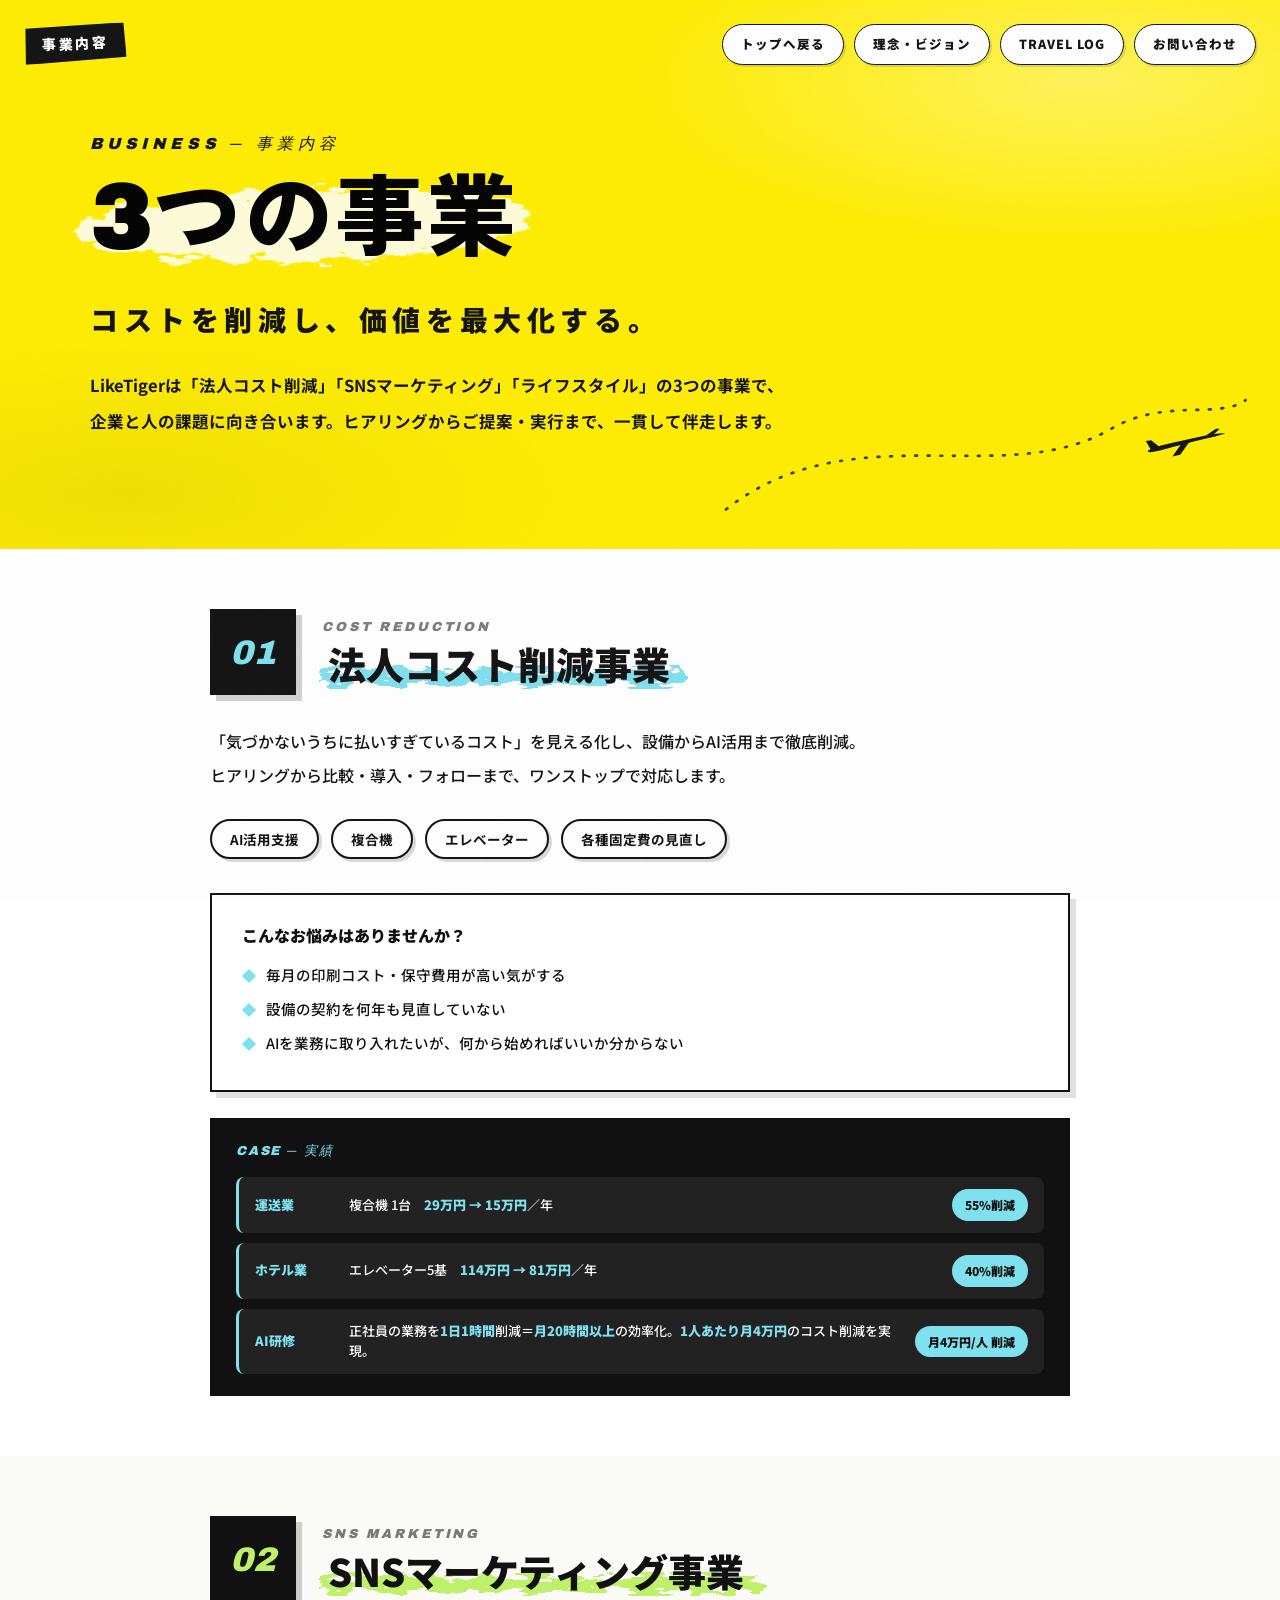
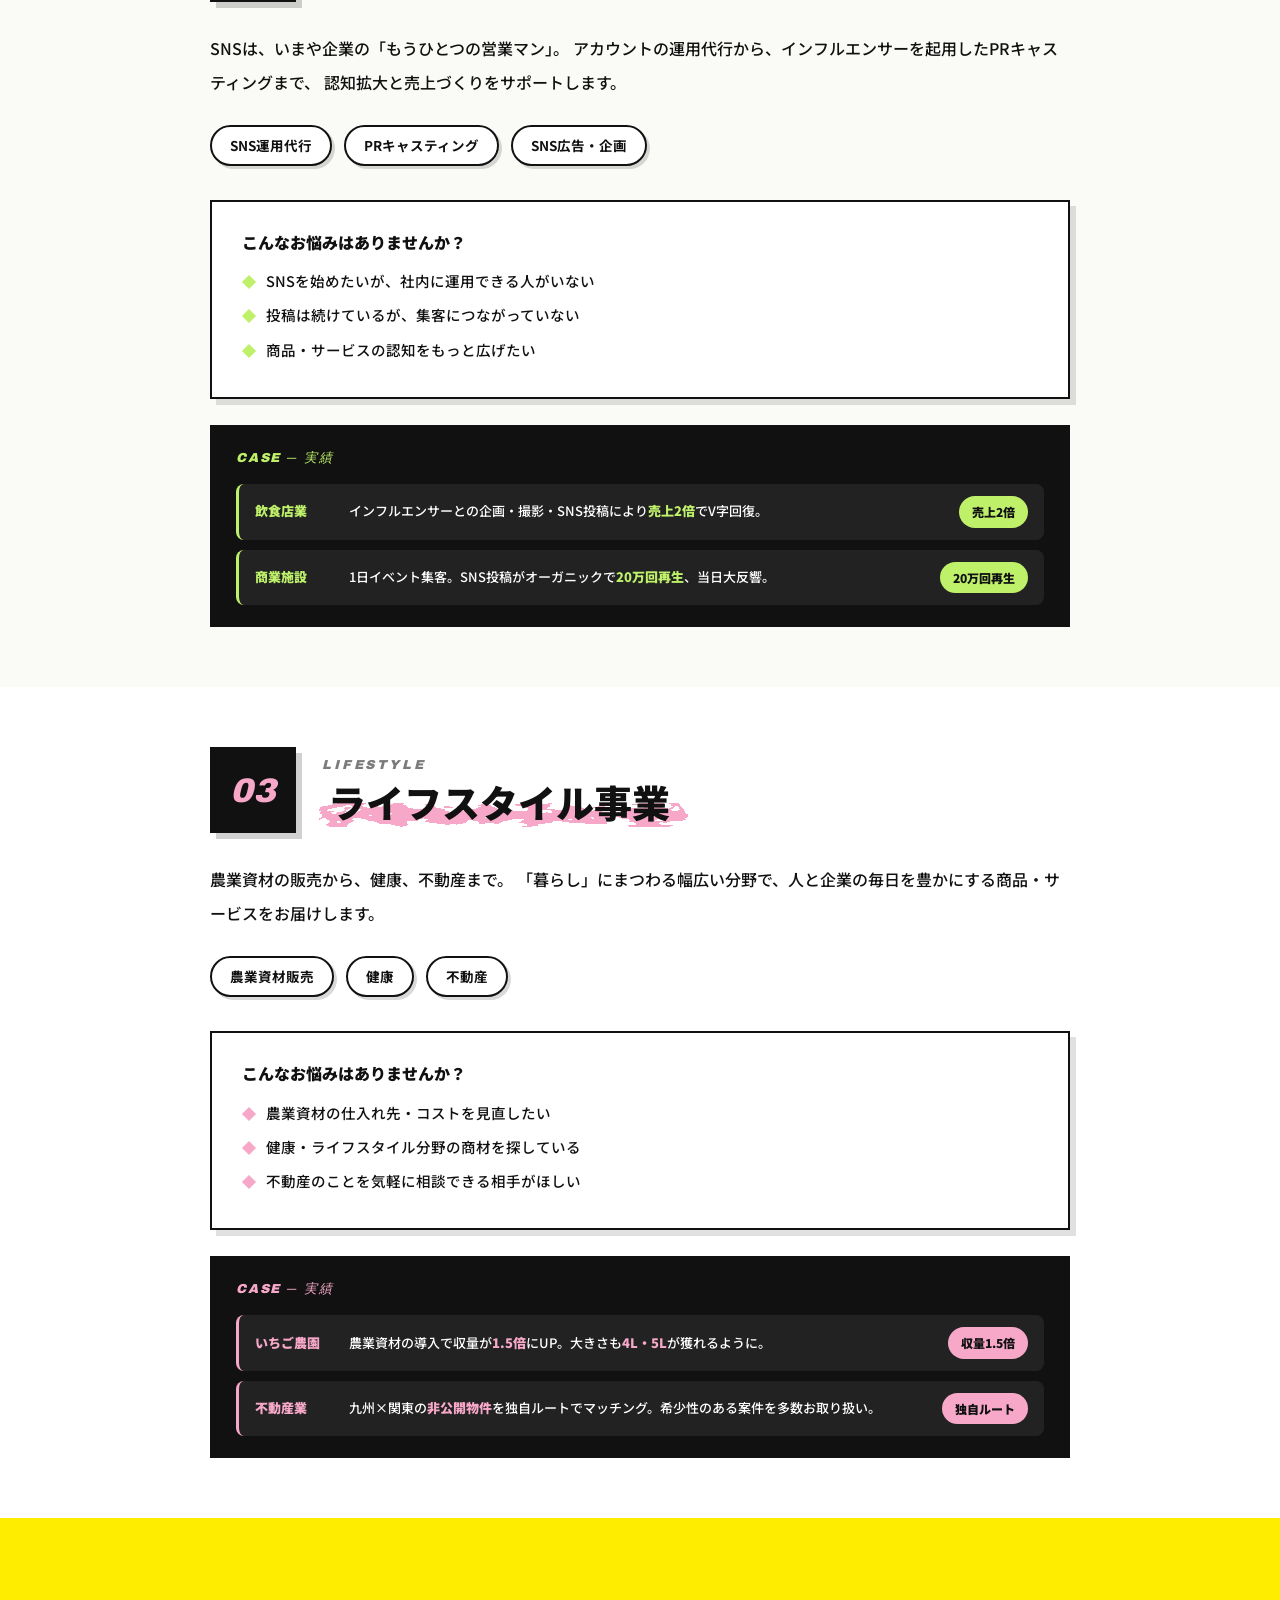
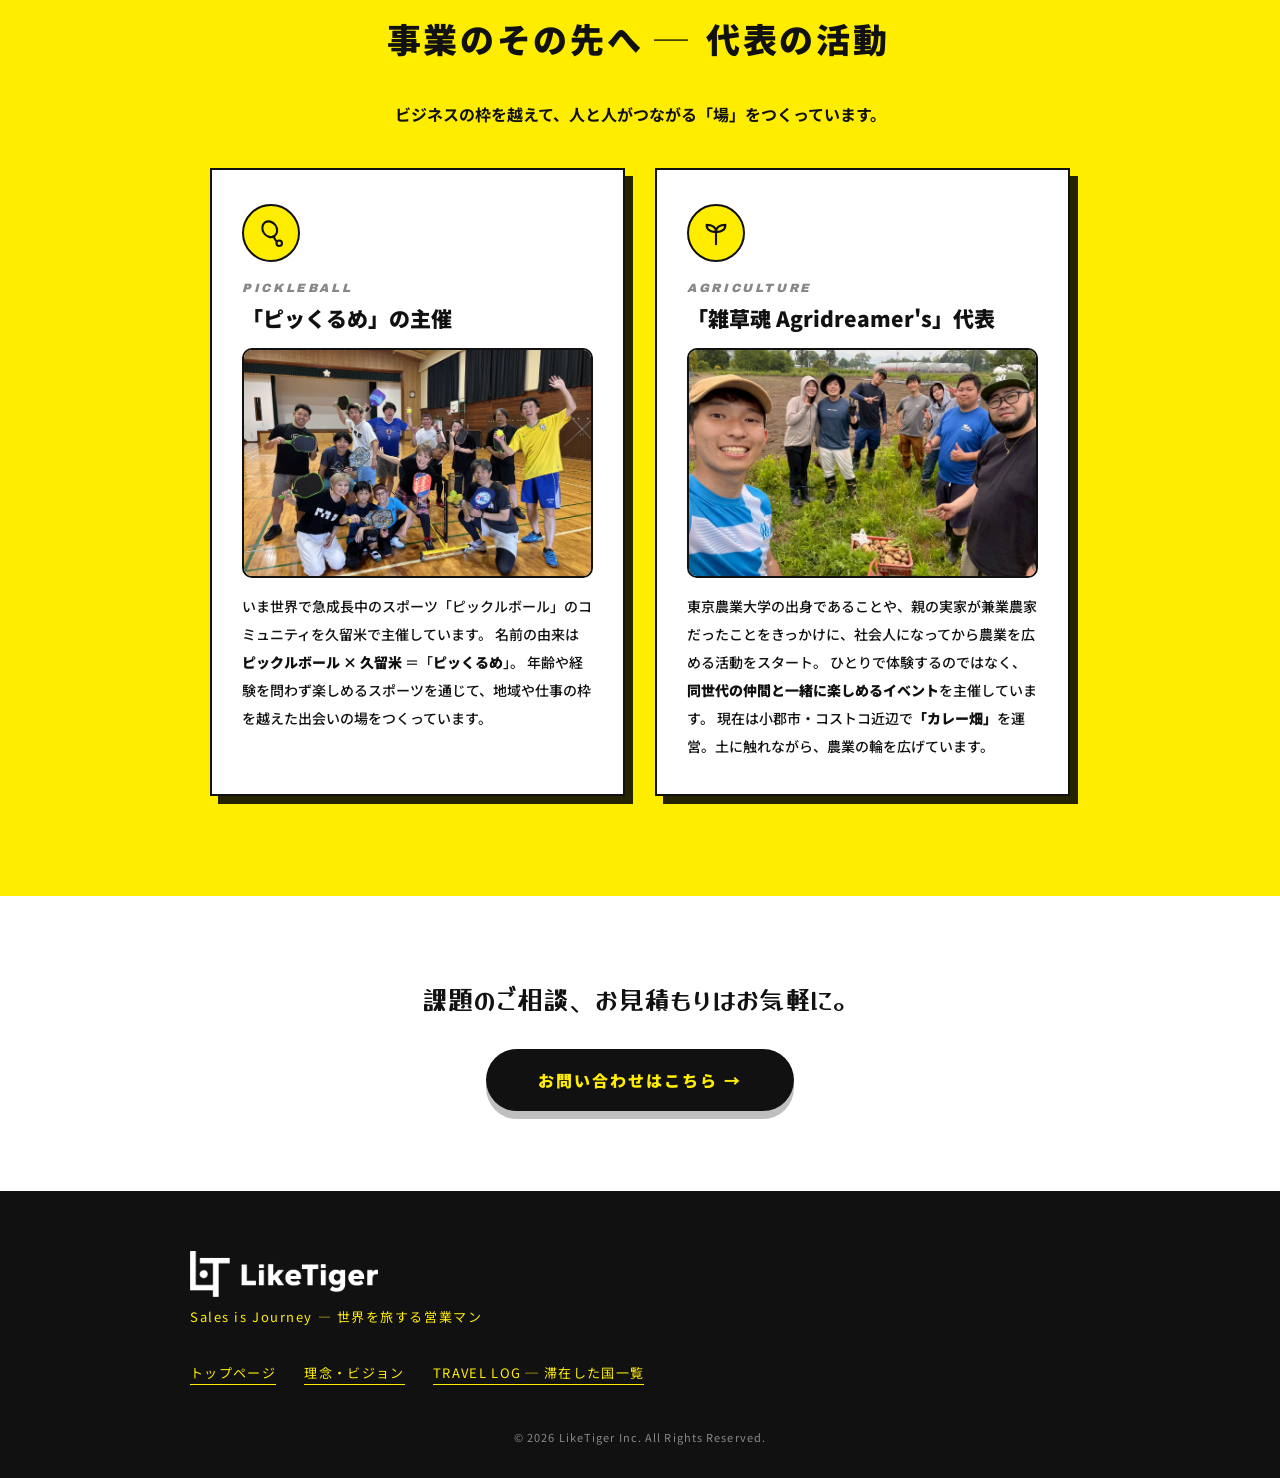
==== commit eff500c2: "カレー畑画像更新／農業イベント団体の記載削除／ビジョン見出しを誰に頼む？と同じフォントへ／コピー文言更新 ① カレー畑写真をDriveから最新版に差し替え（1477×1108）  ② business" ====
--- a/business.html
+++ b/business.html
@@ -8,7 +8,7 @@
   <link rel="icon" type="image/png" href="images/favicon.png">
   <link rel="preconnect" href="https://fonts.googleapis.com">
   <link rel="preconnect" href="https://fonts.gstatic.com" crossorigin>
-  <link href="https://fonts.googleapis.com/css2?family=Archivo+Black&family=Caveat:wght@600;700&family=Noto+Sans+JP:wght@400;500;700;900&family=Reggae+One&family=Yusei+Magic&display=swap" rel="stylesheet">
+  <link href="https://fonts.googleapis.com/css2?family=Archivo+Black&family=Caveat:wght@600;700&family=Noto+Sans+JP:wght@400;500;700;900&family=Reggae+One&family=Yusei+Magic&family=Zen+Kaku+Gothic+New:wght@500;700;900&display=swap" rel="stylesheet">
   <link rel="stylesheet" href="css/style.css">
   <link rel="stylesheet" href="css/philosophy.css">
   <link rel="stylesheet" href="css/business.css">
@@ -203,7 +203,7 @@
     <article class="activity-card reveal reveal--delay1">
       <span class="activity-card__icon"><svg class="ic" aria-hidden="true"><use href="#ic-sprout"/></svg></span>
       <p class="activity-card__en">AGRICULTURE</p>
-      <h3 class="activity-card__title">農業イベント団体<br>「雑草魂 Agridreamer's」代表</h3>
+      <h3 class="activity-card__title">「雑草魂 Agridreamer's」代表</h3>
       <img class="activity-card__photo" src="images/curry-field.jpg" alt="雑草魂Agridreamer'sが運営するカレー畑の活動風景">
       <p class="activity-card__text">
         東京農業大学の出身であることや、親の実家が兼業農家だったことをきっかけに、社会人になってから農業を広める活動をスタート。
--- a/css/style.css
+++ b/css/style.css
@@ -426,55 +426,61 @@
 }
 
 .vision__title {
-  margin-bottom: 40px;
-  transform: rotate(-3deg);
-  line-height: 1.12;
-  filter: url(#rough);
+  margin-bottom: 36px;
+  transform: none;
+  line-height: 1.2;
+  filter: none;
+  font-family: "Zen Kaku Gothic New", var(--font-jp), sans-serif;
+  font-weight: 900;
+  color: #000000;
 }
 .vision__title-row {
   display: block;
-  font-weight: 900;
-  font-size: clamp(36px, 5.2vw, 72px);
-  letter-spacing: 0.04em;
+  font-family: "Zen Kaku Gothic New", var(--font-jp), sans-serif;
+  font-weight: 900;
+  font-size: clamp(36px, 5.6vw, 78px);
+  letter-spacing: 0.02em;
+  color: #000000;
   position: relative;
 }
 .vision__title-row--small {
-  font-size: clamp(28px, 3.8vw, 54px);
-  margin-left: 1.4em;
+  font-size: clamp(36px, 5.6vw, 78px);
+  margin-left: 0;
 }
 .vision__henjin {
   position: relative;
-  font-family: var(--font-brush);
-  font-weight: 400;
-  font-size: 1.8em;
-  vertical-align: -0.1em;
-  padding: 0 0.1em;
+  font-family: "Zen Kaku Gothic New", var(--font-jp), sans-serif;
+  font-weight: 900;
+  font-size: 1em;
+  vertical-align: baseline;
+  padding: 0 0.18em;
   z-index: 1;
+  color: #000000;
 }
 .vision__henjin::before {
   content: "";
   position: absolute;
-  inset: 12% -6% 2% -6%;
+  inset: 18% -4% 6% -4%;
   background: var(--yellow);
   z-index: -1;
-  filter: url(#brush-edge);
-  border-radius: 48% 52% 50% 50% / 55% 45% 50% 50%;
+  border-radius: 6px;
 }
 .vision__kagayaku {
   position: relative;
   z-index: 1;
+  padding: 0 0.12em;
+  color: #000000;
 }
 .vision__kagayaku::before {
   content: "";
   position: absolute;
   left: -4%;
   right: -4%;
-  top: 55%;
-  bottom: 0;
+  top: 58%;
+  bottom: 6%;
   background: var(--yellow);
   z-index: -1;
-  filter: url(#brush-edge);
-  border-radius: 50% 50% 45% 55% / 60% 45% 55% 40%;
+  border-radius: 4px;
 }
 
 .vision__copy {
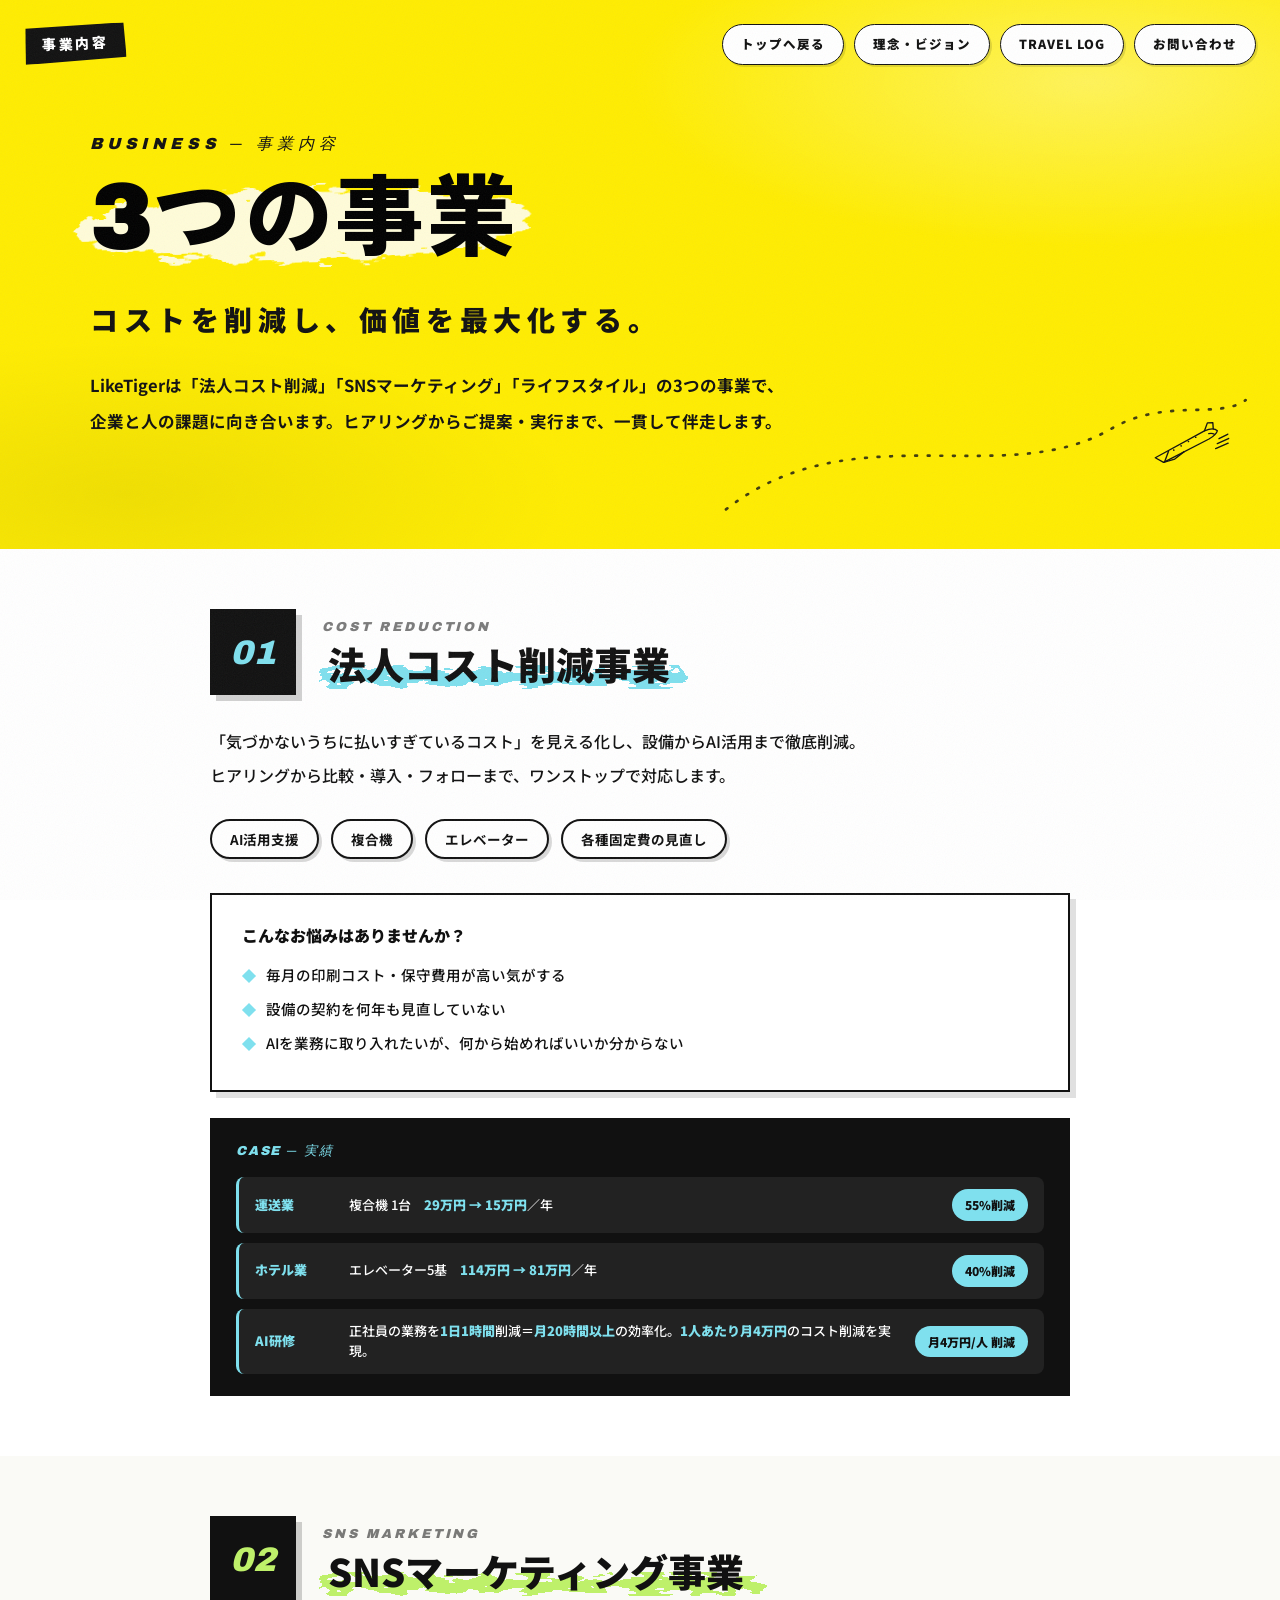
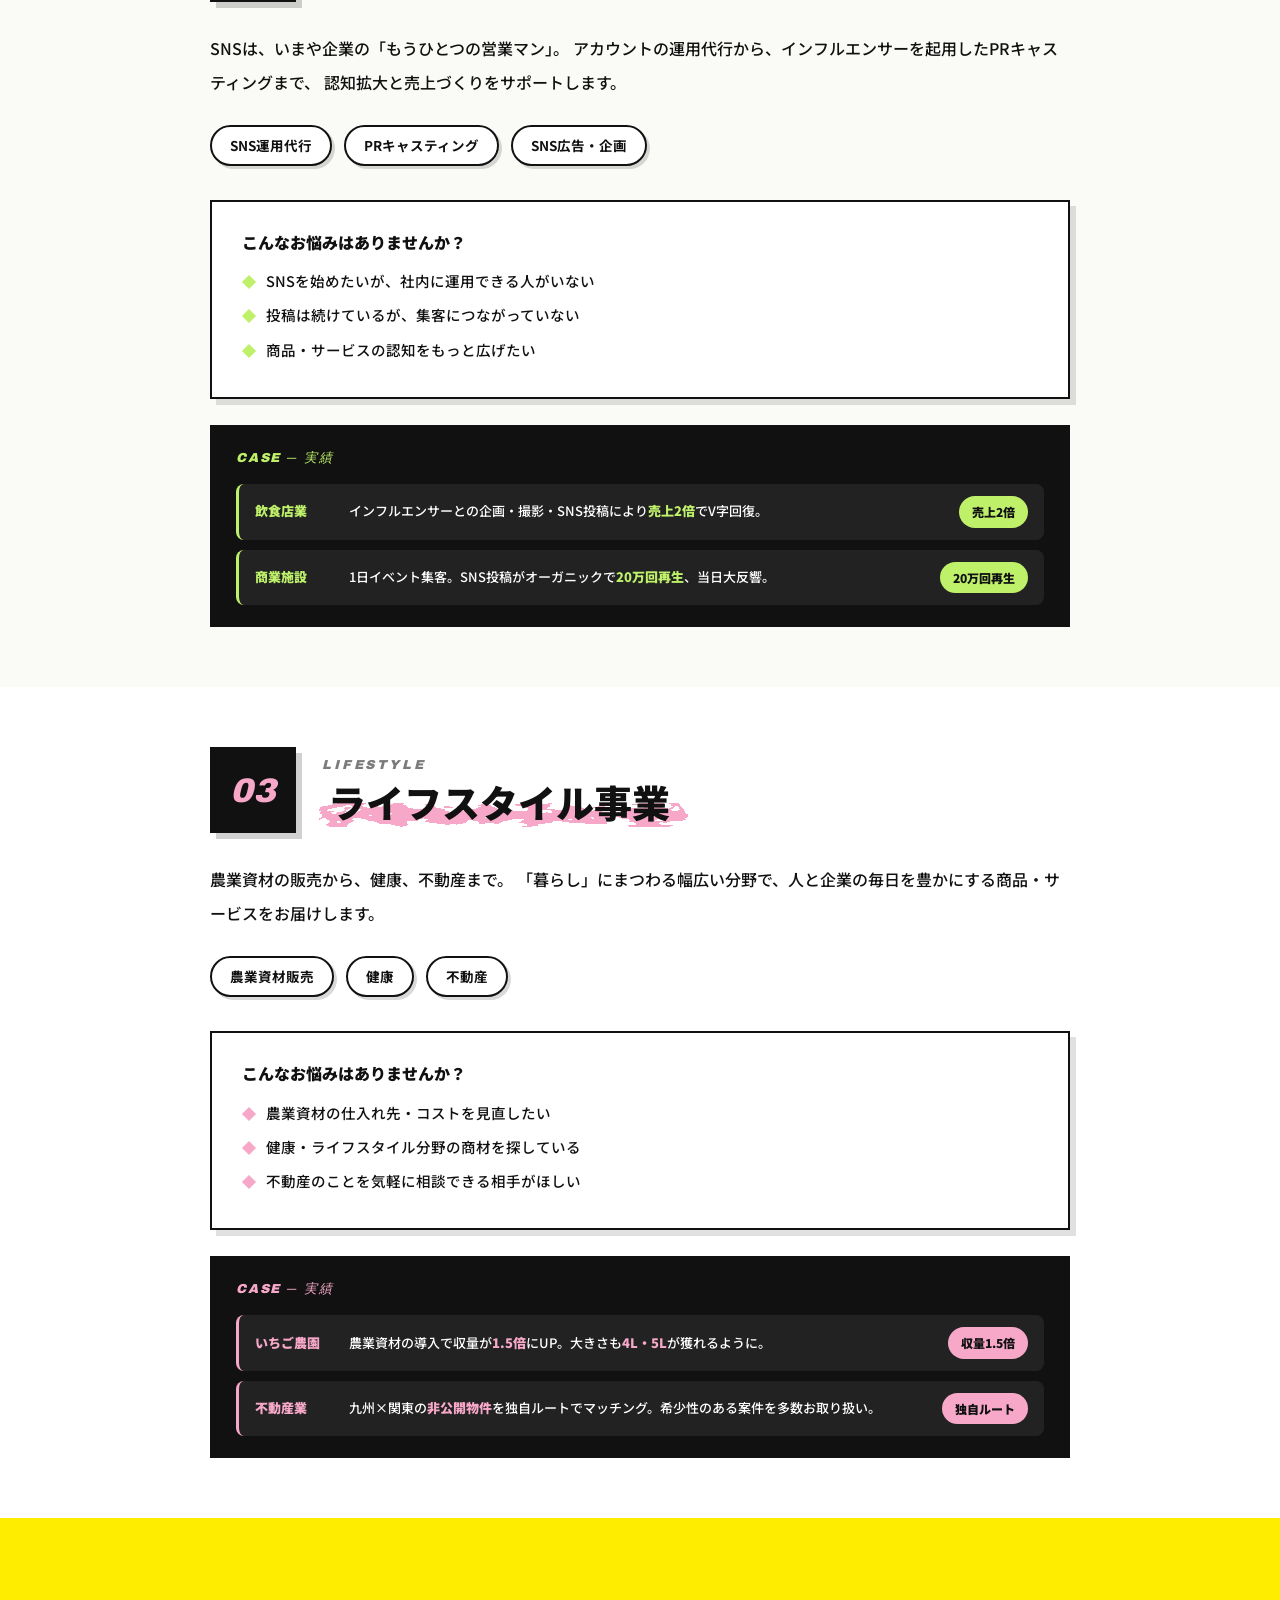
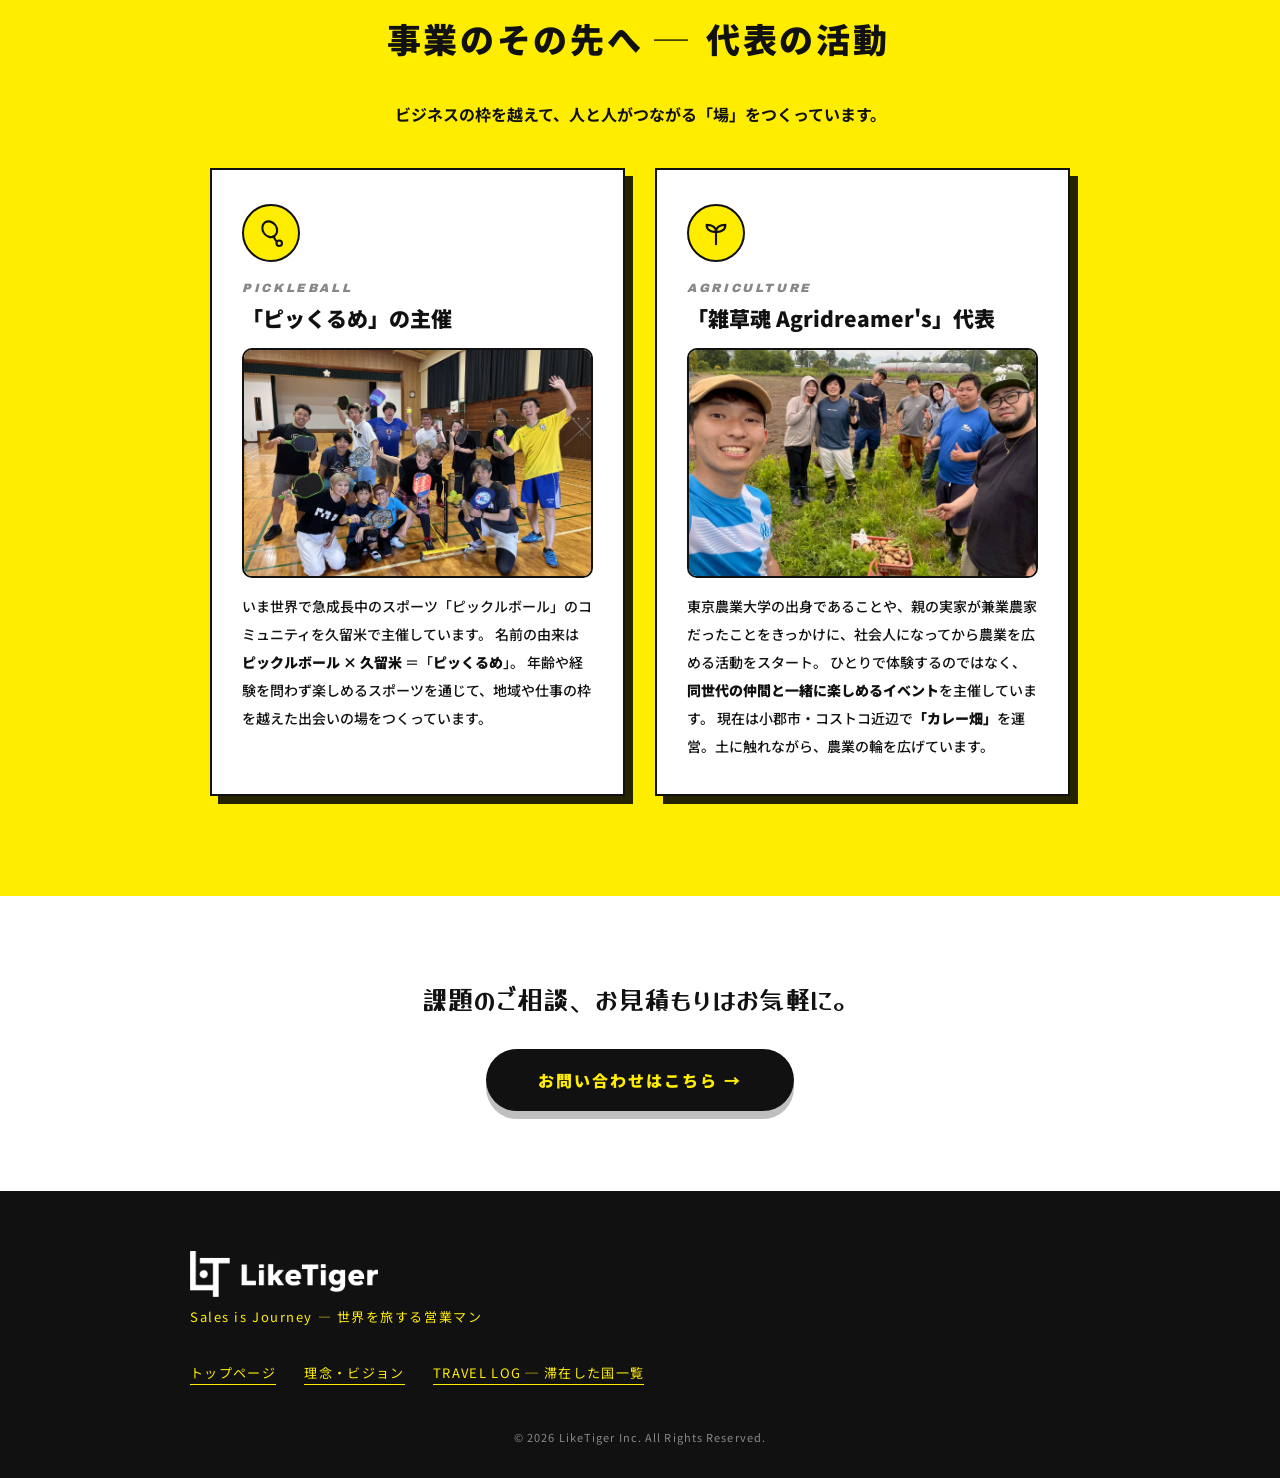
==== commit 00d57fbc: "Sales is Journey更に左／挑戦コピー大きく＆語りかけ調／3カードアイコンを名刺準拠／飛行機を線画上昇姿勢に全置換 ① Sales is Journey さらに左：   - transla" ====
--- a/business.html
+++ b/business.html
@@ -241,12 +241,19 @@
       <feTurbulence type="fractalNoise" baseFrequency="0.035 0.12" numOctaves="3" result="n"/>
       <feDisplacementMap in="SourceGraphic" in2="n" scale="30"/>
     </filter>
-    <g id="jet-shape">
-      <!-- 横から見た旅客機のシルエット（機首は右向き）2026-06-22 差し替え -->
-      <path d="M16,51 C20,46 40,44 72,43.4 L150,43 C172,43 187,44.4 194,47 C188,48.6 179,49 168,49.3 L150,49.6 C116,50.6 78,52.6 46,54.4 C30,55 20,54.4 16,51 Z"/>
-      <path d="M24,48 L17,27 L29,28 L44,46 Z"/>
-      <path d="M112,49 L86,73 L68,73 L94,49 Z"/>
-      <path d="M150,43.4 L176,33 L184,34.5 L168,44 Z"/>
+    <g id="jet-shape" fill="none" stroke="#111" stroke-width="3" stroke-linecap="round" stroke-linejoin="round">
+      <!-- 上昇旅客機（線画・モーションライン付）2026-06-22 -->
+      <path d="M30,68 L150,32 Q172,28 178,38 Q174,46 156,52 L46,82 Z"/>
+      <path d="M62,60 L48,82 L72,80 L96,68"/>
+      <path d="M150,32 L160,16 L172,18 L170,32"/>
+      <path d="M158,40 Q166,40 170,44"/>
+      <circle cx="74" cy="60" r="1.8" fill="#111" stroke="none"/>
+      <circle cx="92" cy="54" r="1.8" fill="#111" stroke="none"/>
+      <circle cx="110" cy="48" r="1.8" fill="#111" stroke="none"/>
+      <circle cx="128" cy="42" r="1.8" fill="#111" stroke="none"/>
+      <line x1="178" y1="56" x2="200" y2="50"/>
+      <line x1="172" y1="66" x2="200" y2="60"/>
+      <line x1="166" y1="76" x2="196" y2="70"/>
     </g>
     <!-- ピックルボール（パドルとボール） -->
     <symbol id="ic-pickle" viewBox="0 0 24 24">
--- a/css/style.css
+++ b/css/style.css
@@ -428,59 +428,117 @@
 .vision__title {
   margin-bottom: 36px;
   transform: none;
-  line-height: 1.2;
+  line-height: 1.25;
   filter: none;
   font-family: "Zen Kaku Gothic New", var(--font-jp), sans-serif;
   font-weight: 900;
   color: #000000;
-}
-.vision__title-row {
-  display: block;
+  display: flex;
+  flex-direction: column;
+  align-items: flex-start;
+  gap: 18px;
+}
+
+/* 「世界一」吹き出し（誰に頼む？と同じスタイル） */
+.vision__bubble {
+  position: relative;
+  display: inline-block;
   font-family: "Zen Kaku Gothic New", var(--font-jp), sans-serif;
   font-weight: 900;
-  font-size: clamp(36px, 5.6vw, 78px);
+  font-size: clamp(28px, 4.2vw, 56px);
+  line-height: 1.2;
+  letter-spacing: 0.02em;
+  color: var(--black);
+  background: #FFFFFF;
+  border: 4px solid var(--black);
+  border-radius: 28px;
+  padding: 0.32em 0.7em 0.4em;
+  box-shadow: 6px 6px 0 rgba(0, 0, 0, 0.18);
+  white-space: nowrap;
+  transform: rotate(-2deg);
+  margin-left: 2vw;
+}
+.vision__bubble::before {
+  content: "";
+  position: absolute;
+  bottom: -22px;
+  left: 28%;
+  width: 0;
+  height: 0;
+  border-left: 22px solid transparent;
+  border-right: 10px solid transparent;
+  border-top: 24px solid var(--black);
+  transform: rotate(-4deg);
+}
+.vision__bubble::after {
+  content: "";
+  position: absolute;
+  bottom: -15px;
+  left: calc(28% + 4px);
+  width: 0;
+  height: 0;
+  border-left: 16px solid transparent;
+  border-right: 8px solid transparent;
+  border-top: 18px solid #FFFFFF;
+  transform: rotate(-4deg);
+}
+
+/* 旅人が輝く会社（メインの大文字／1行固定） */
+.vision__main {
+  display: inline-block;
+  font-family: "Zen Kaku Gothic New", var(--font-jp), sans-serif;
+  font-weight: 900;
+  font-size: clamp(32px, 5.8vw, 88px);
+  line-height: 1.1;
   letter-spacing: 0.02em;
   color: #000000;
-  position: relative;
-}
-.vision__title-row--small {
-  font-size: clamp(36px, 5.6vw, 78px);
-  margin-left: 0;
-}
-.vision__henjin {
-  position: relative;
-  font-family: "Zen Kaku Gothic New", var(--font-jp), sans-serif;
-  font-weight: 900;
-  font-size: 1em;
-  vertical-align: baseline;
-  padding: 0 0.18em;
-  z-index: 1;
-  color: #000000;
-}
-.vision__henjin::before {
+  white-space: nowrap;
+  text-shadow:
+    6px 6px 0 rgba(255, 237, 0, 0.95),
+    12px 12px 0 rgba(0, 0, 0, 0.14);
+}
+.vision__main-accent {
+  position: relative;
+  display: inline-block;
+  padding: 0 0.05em;
+}
+.vision__main-accent::before {
   content: "";
   position: absolute;
-  inset: 18% -4% 6% -4%;
+  inset: 56% -6% 6% -6%;
   background: var(--yellow);
   z-index: -1;
   border-radius: 6px;
 }
-.vision__kagayaku {
-  position: relative;
-  z-index: 1;
-  padding: 0 0.12em;
-  color: #000000;
-}
-.vision__kagayaku::before {
-  content: "";
-  position: absolute;
-  left: -4%;
-  right: -4%;
-  top: 58%;
-  bottom: 6%;
-  background: var(--yellow);
-  z-index: -1;
-  border-radius: 4px;
+
+/* らい太画像（旧:photo--vision の位置に挿入） */
+.vision__raita {
+  position: relative;
+  display: flex;
+  flex-direction: column;
+  align-items: center;
+  gap: 0;
+  margin: 0 auto;
+  max-width: 360px;
+}
+.vision__raita img {
+  width: 100%;
+  height: auto;
+  filter: drop-shadow(0 14px 20px rgba(0, 0, 0, 0.22));
+  animation: float 5.5s ease-in-out infinite;
+  margin-bottom: -8px;
+}
+.vision__raita-label {
+  font-family: var(--font-hand);
+  font-size: 14px;
+  background: #FFFFFF;
+  border: 2px solid var(--black);
+  border-radius: 999px;
+  padding: 6px 18px;
+  transform: rotate(-2deg);
+  box-shadow: 3px 3px 0 rgba(0, 0, 0, 0.18);
+  position: relative;
+  z-index: 2;
 }
 
 .vision__copy {
@@ -1438,7 +1496,7 @@
 
 /* Sales is Journey: さらに左寄せ */
 .lp-home .hero__title {
-  transform: translateX(calc(-1 * clamp(240px, 32vw, 600px)));
+  transform: translateX(calc(-1 * clamp(280px, 38vw, 720px)));
 }
 
 /* 3行コピー: タイトルから少し右へ戻す */
@@ -1503,12 +1561,15 @@
 }
 
 .lp-home .hero__copy {
-  max-width: 820px;
-  margin: 24px auto 28px;
-  font-weight: 900;
-  font-size: clamp(18px, 2vw, 26px);
-  line-height: 2;
-  letter-spacing: 0.04em;
+  max-width: 880px;
+  margin: 32px auto 28px;
+  font-family: "Zen Kaku Gothic New", var(--font-jp), sans-serif;
+  font-weight: 900;
+  font-size: clamp(22px, 2.6vw, 36px);
+  line-height: 2.05;
+  letter-spacing: 0.05em;
+  color: #050505;
+  text-shadow: 2px 2px 0 rgba(255, 255, 255, 0.55);
 }
 
 .lp-home .hero__cta {
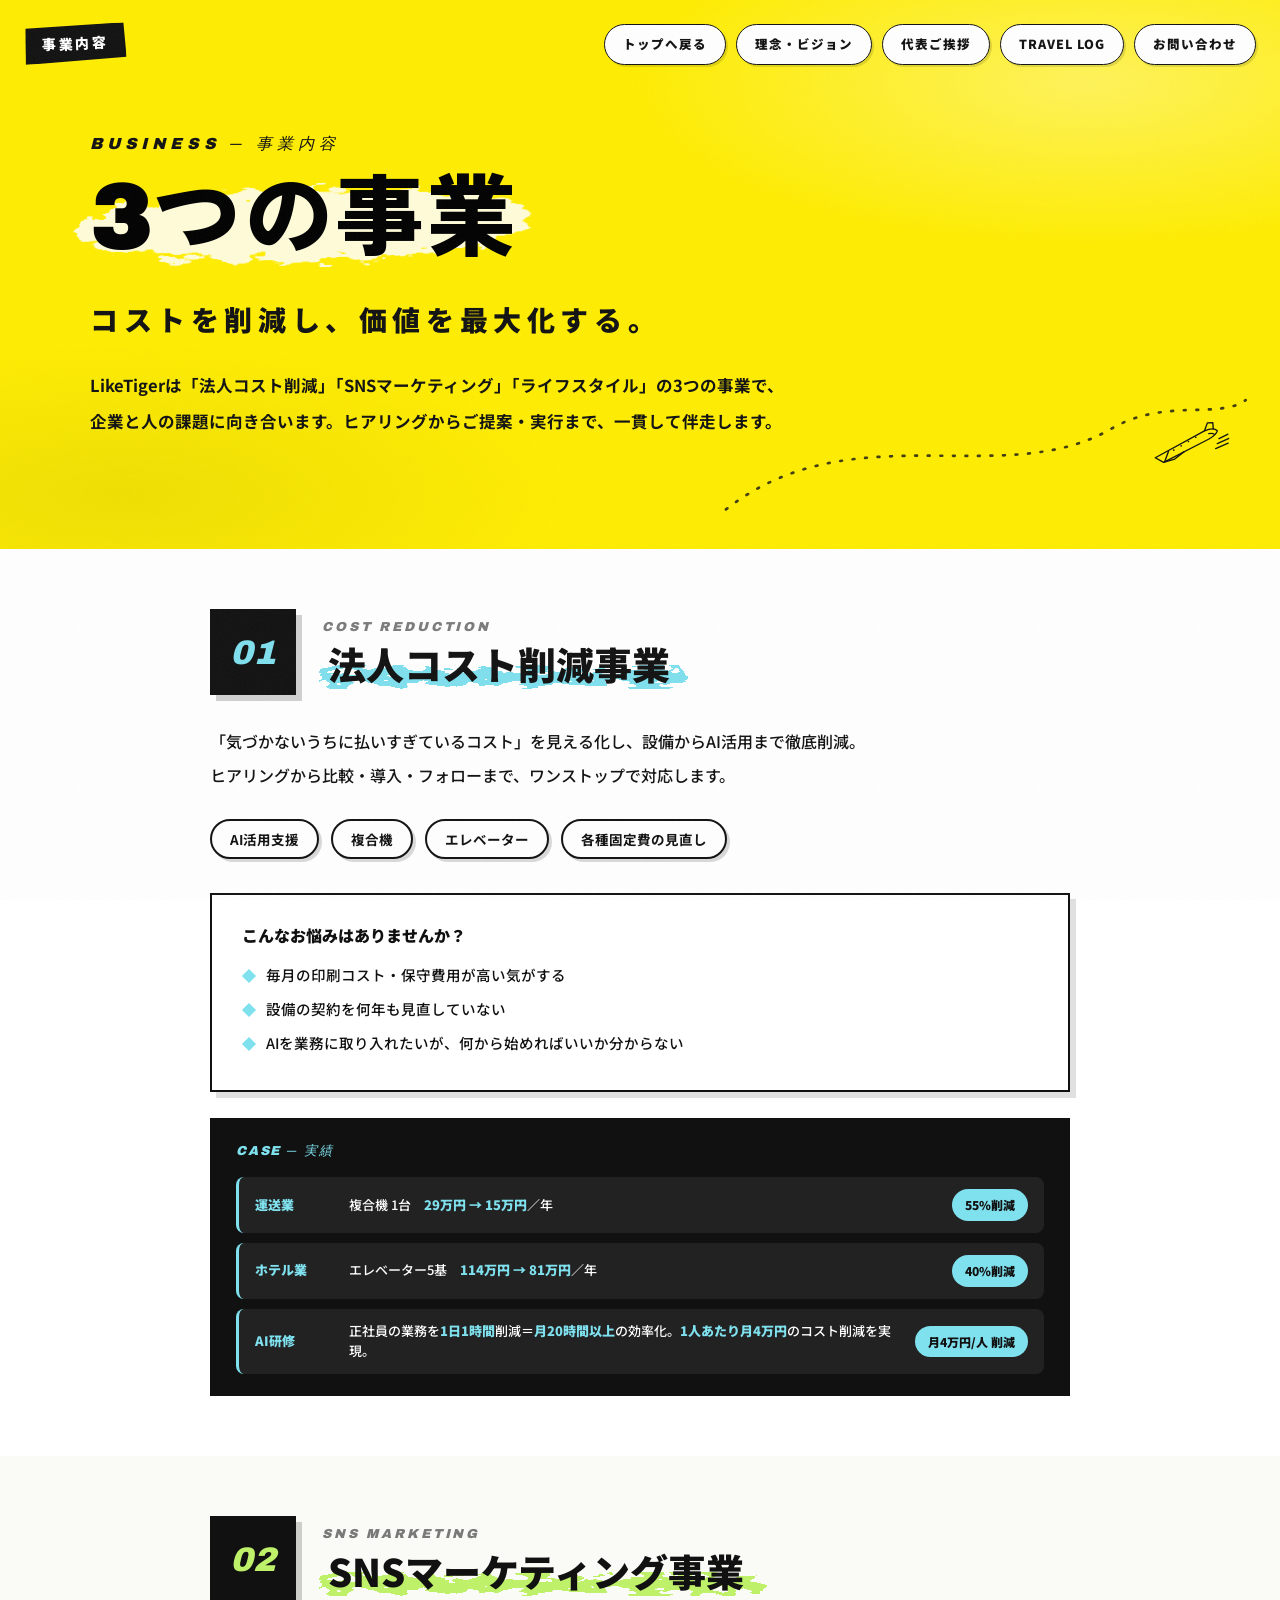
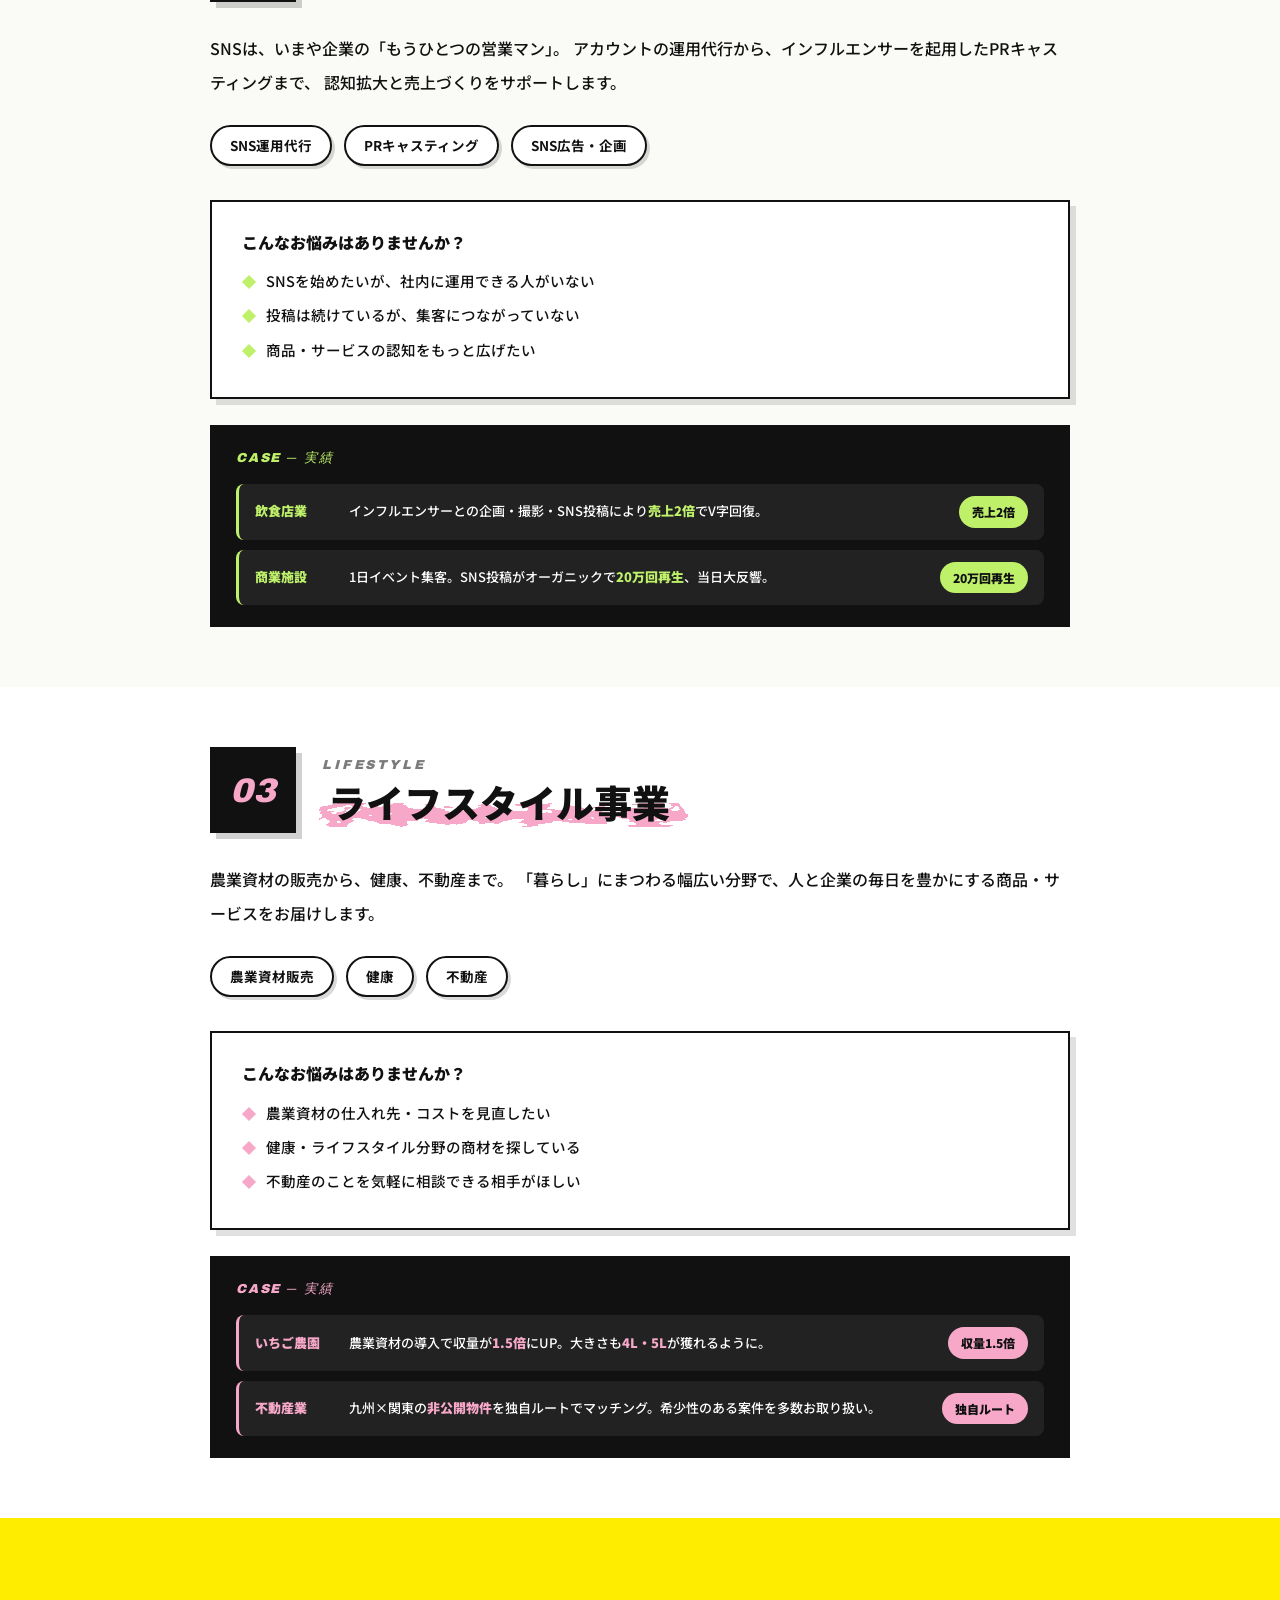
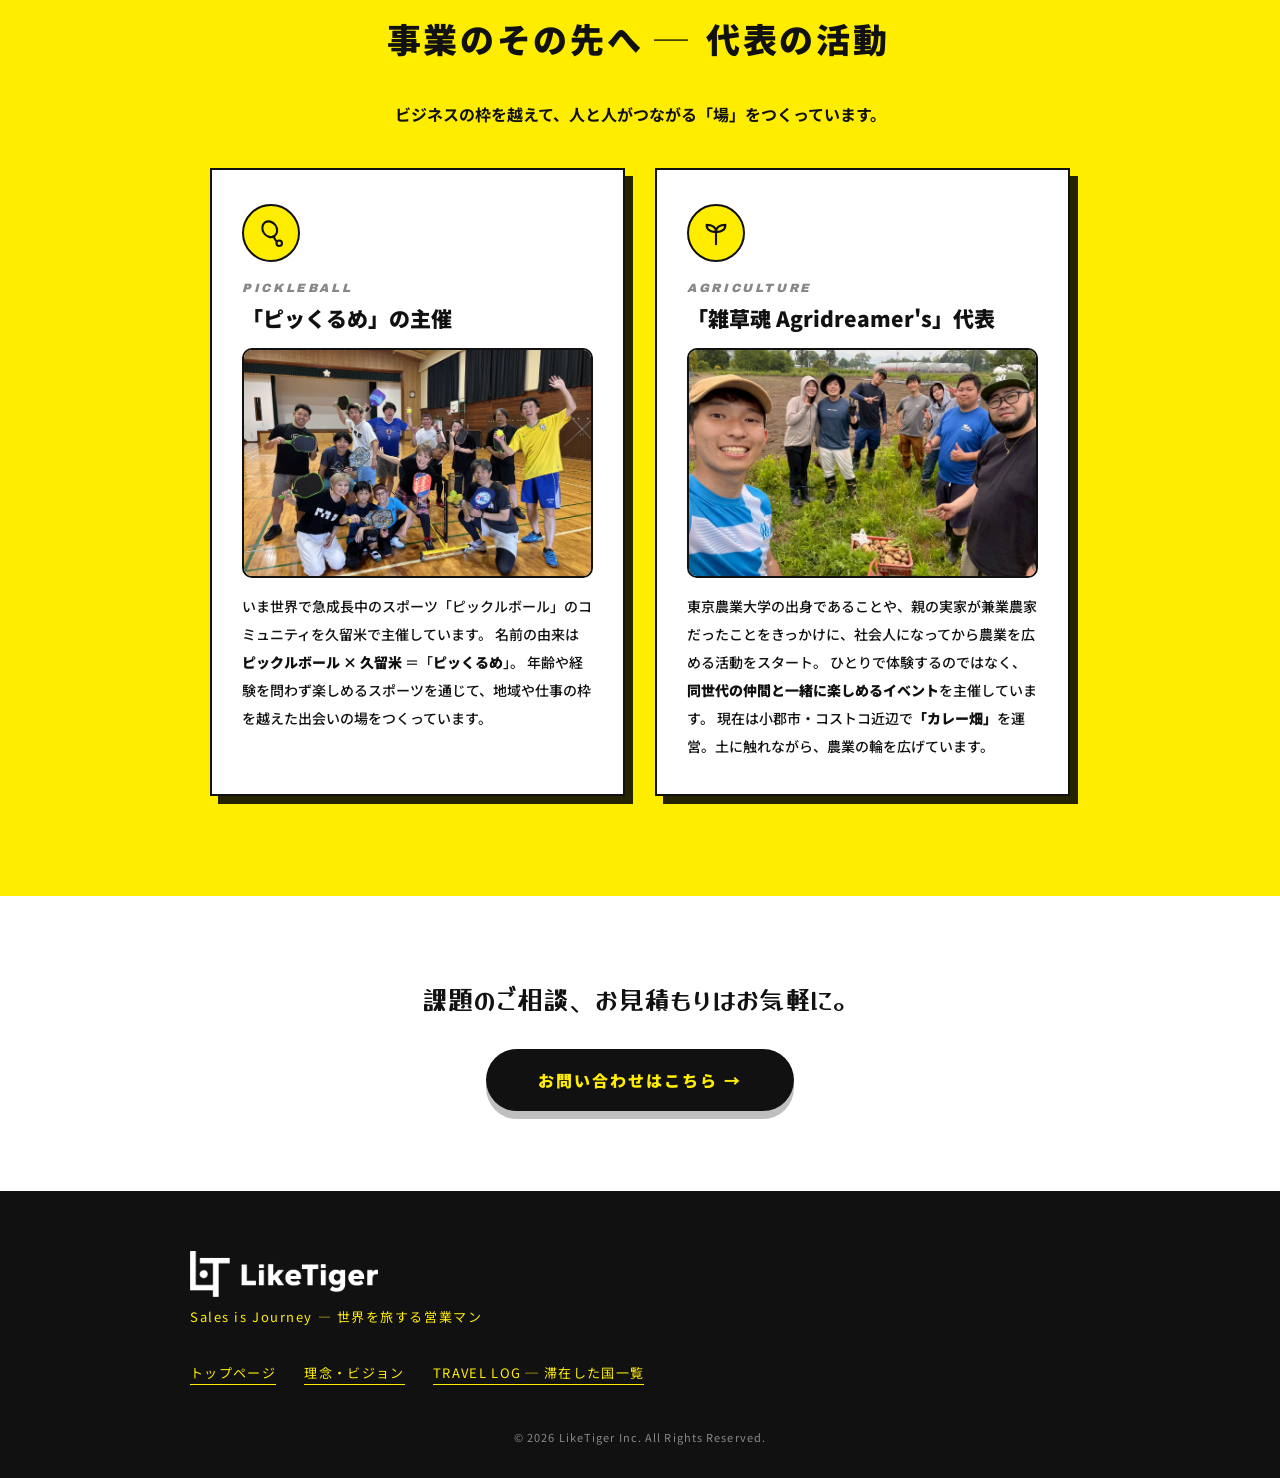
==== commit 9cb13621: "ナビに代表ご挨拶追加／取扱いカードを手作り感のある自然デザインに ① グローバルナビに「代表ご挨拶」を追加（理念・ビジョン と TRAVEL LOG の間）：   - index.html: href" ====
--- a/business.html
+++ b/business.html
@@ -22,6 +22,7 @@
   <nav class="site-nav">
     <a href="index.html">トップへ戻る</a>
     <a href="philosophy.html">理念・ビジョン</a>
+    <a href="index.html#profile">代表ご挨拶</a>
     <a href="countries.html">TRAVEL LOG</a>
     <a href="index.html#contact" class="site-nav__cta">お問い合わせ</a>
   </nav>
--- a/css/style.css
+++ b/css/style.css
@@ -2041,26 +2041,67 @@
   text-align: center;
   background: var(--white);
   border: 2.5px solid var(--black);
-  border-radius: 12px;
-  padding: 16px 14px;
-  box-shadow: 6px 6px 0 rgba(0, 0, 0, 0.14);
-  position: relative;
-}
-
-/* 事業詳細ページと同じ3カラー */
-.lp-home .axis--cyan { background: #7FE0EE; }
-.lp-home .axis--lime { background: #BEF06A; }
-.lp-home .axis--pink { background: #F7A8C8; }
+  /* 不規則な角丸でハンドメイド感 */
+  border-radius: 22px 18px 26px 16px / 18px 26px 16px 22px;
+  padding: 20px 16px 18px;
+  box-shadow: 5px 7px 0 rgba(0, 0, 0, 0.12);
+  position: relative;
+  transition: transform 0.3s ease, box-shadow 0.3s ease;
+}
+
+/* カードごとに微妙に違う傾き＝手で並べた感じ */
+.lp-home .axis--cyan {
+  background: #B7EBF3;
+  transform: rotate(-1.4deg);
+}
+.lp-home .axis--lime {
+  background: #D4EFA0;
+  transform: rotate(0.9deg);
+}
+.lp-home .axis--pink {
+  background: #F8C5D8;
+  transform: rotate(-0.6deg);
+}
+
+/* カード左上に紙のテープ風アクセント */
+.lp-home .axis::before {
+  content: "";
+  position: absolute;
+  top: -8px;
+  left: 18px;
+  width: 48px;
+  height: 14px;
+  background: rgba(255, 237, 0, 0.85);
+  border: 1.5px solid rgba(0, 0, 0, 0.4);
+  transform: rotate(-8deg);
+  border-radius: 2px;
+  box-shadow: 1px 2px 0 rgba(0, 0, 0, 0.1);
+}
+.lp-home .axis--lime::before {
+  left: auto;
+  right: 22px;
+  transform: rotate(7deg);
+}
+.lp-home .axis--pink::before {
+  left: 50%;
+  margin-left: -24px;
+  transform: rotate(-4deg);
+}
+
+.lp-home .axis:hover {
+  transform: rotate(0deg) translateY(-4px);
+  box-shadow: 8px 10px 0 rgba(0, 0, 0, 0.18);
+}
 
 .lp-home .axis__num {
   width: auto;
   height: auto;
-  margin: 0 0 4px;
+  margin: 4px 0 6px;
   background: transparent;
   color: var(--black);
   font-family: var(--font-en);
   font-style: italic;
-  font-size: 34px;
+  font-size: 38px;
   line-height: 1;
   text-shadow: 2px 2px 0 rgba(255, 255, 255, 0.7);
 }
@@ -2122,9 +2163,18 @@
   text-align: center;
   background: var(--white);
   border: 2.5px solid var(--black);
-  border-radius: 12px;
-  box-shadow: 6px 6px 0 rgba(0, 0, 0, 0.14);
-  padding: 16px 14px 14px;
+  /* 不規則な角丸 */
+  border-radius: 20px 18px 22px 16px / 16px 22px 18px 20px;
+  box-shadow: 5px 7px 0 rgba(0, 0, 0, 0.12);
+  padding: 18px 14px 16px;
+  transition: transform 0.3s ease, box-shadow 0.3s ease;
+}
+.lp-home .strength-list > .strength:nth-child(1) { transform: rotate(-0.8deg); }
+.lp-home .strength-list > .strength:nth-child(2) { transform: rotate(0.5deg); }
+.lp-home .strength-list > .strength:nth-child(3) { transform: rotate(-1deg); }
+.lp-home .strength:hover {
+  transform: rotate(0deg) translateY(-3px);
+  box-shadow: 8px 10px 0 rgba(0, 0, 0, 0.18);
 }
 
 .lp-home .strength__icon {
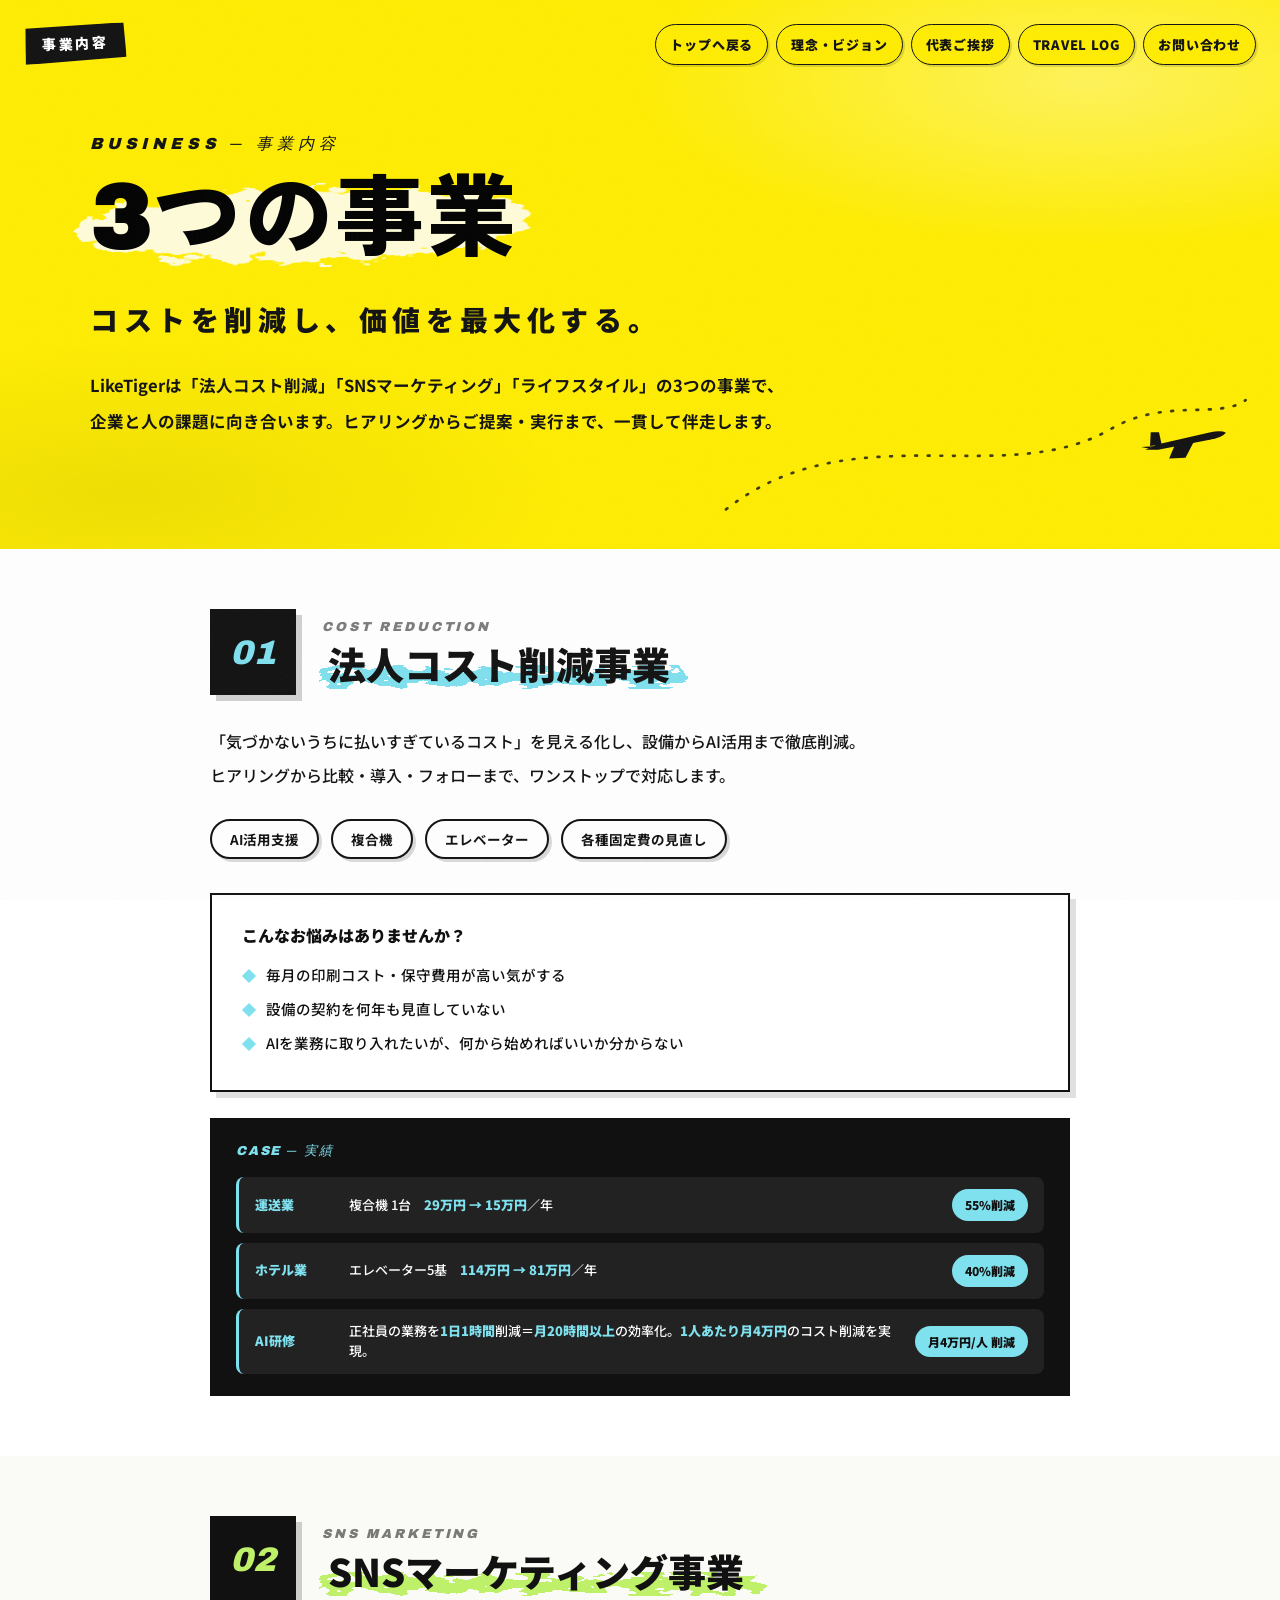
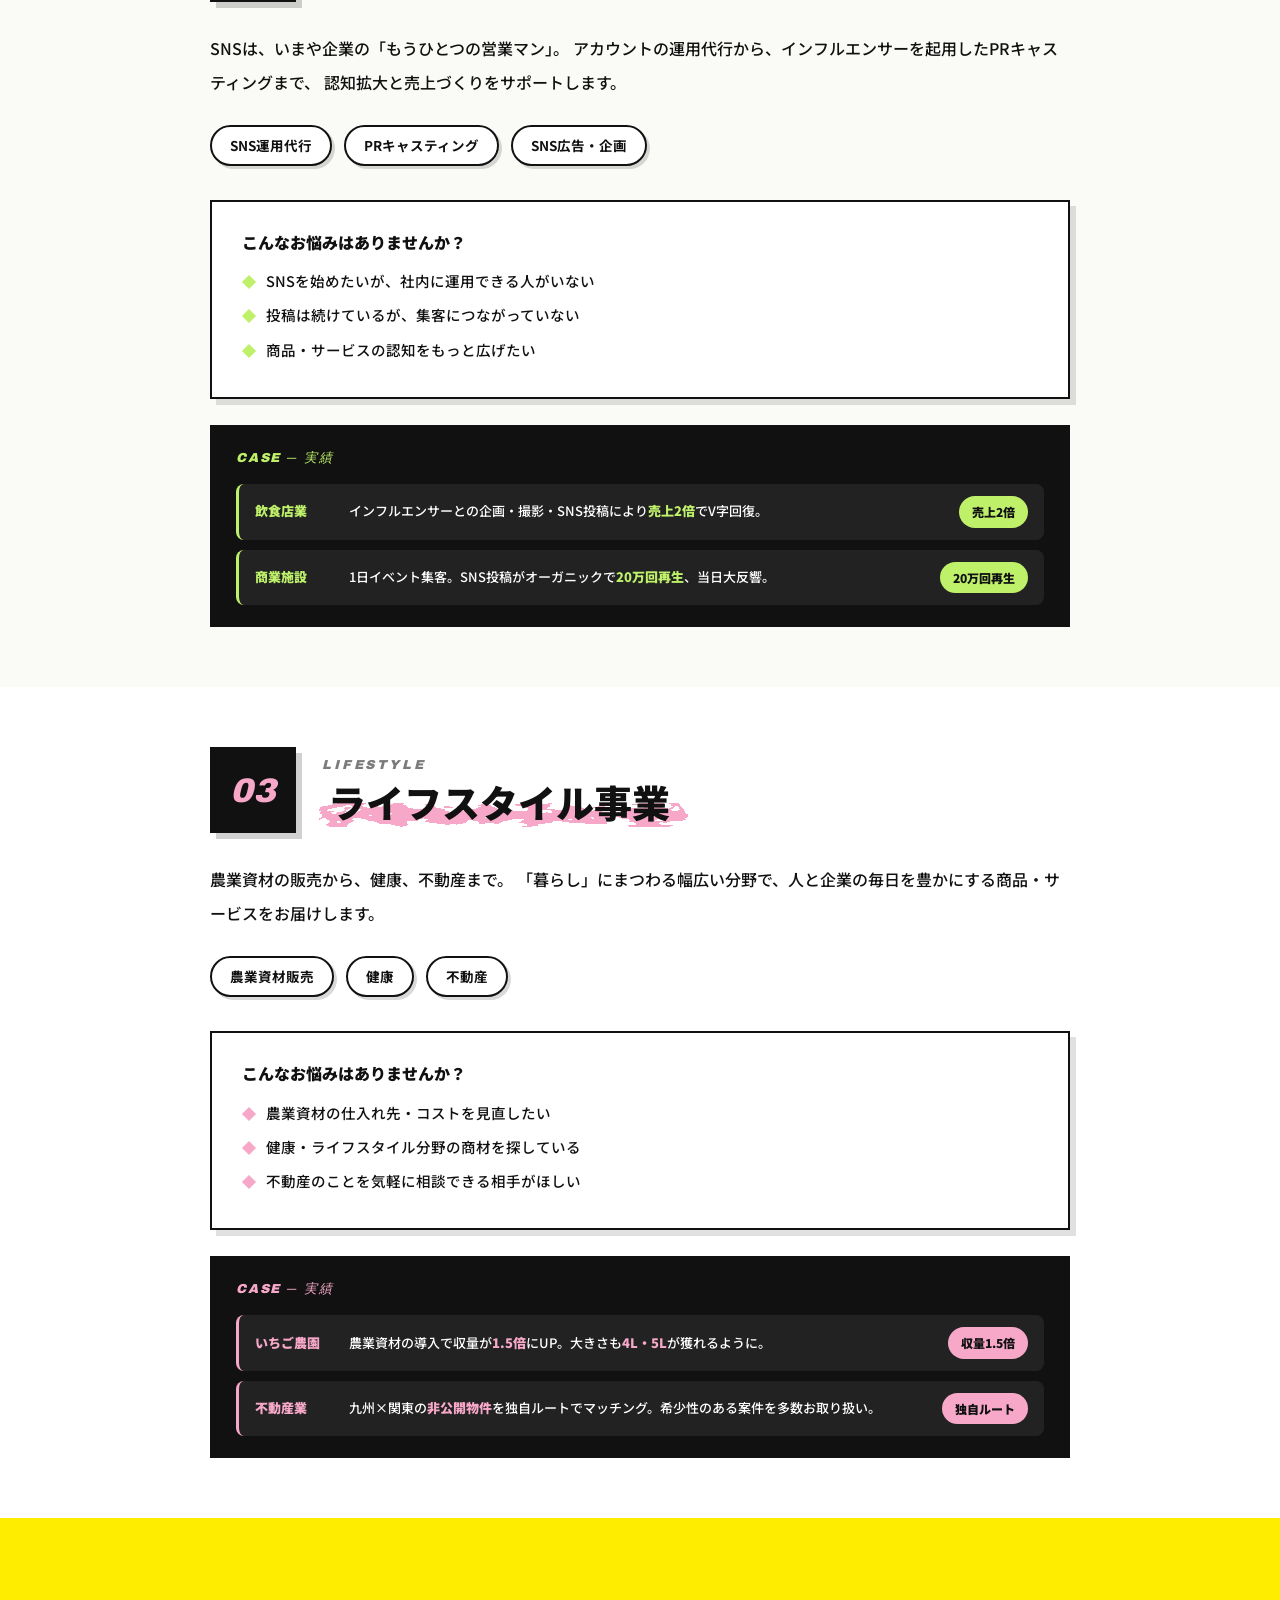
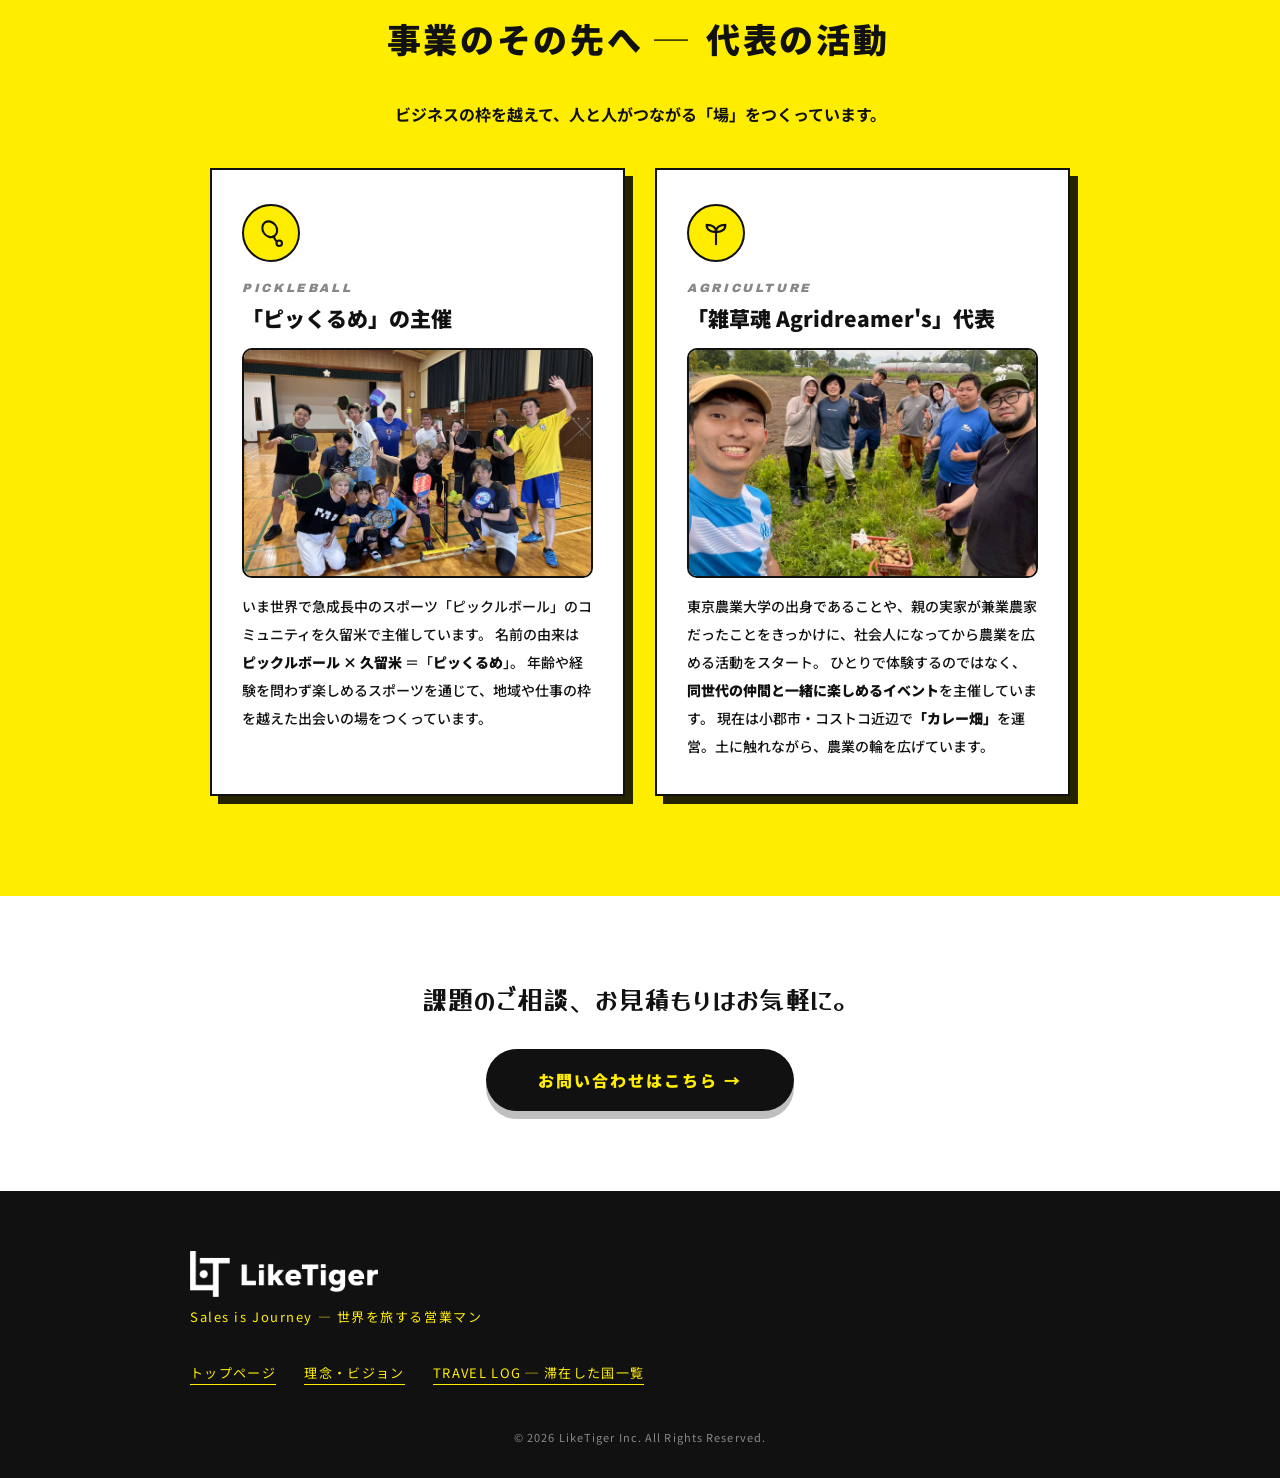
==== commit bd171e78: "飛行機SVGを刷新：モダンな旅客機シルエット（胴体・尾翼・後退主翼・エンジンナセル）に一括差し替え" ====
--- a/business.html
+++ b/business.html
@@ -242,19 +242,14 @@
       <feTurbulence type="fractalNoise" baseFrequency="0.035 0.12" numOctaves="3" result="n"/>
       <feDisplacementMap in="SourceGraphic" in2="n" scale="30"/>
     </filter>
-    <g id="jet-shape" fill="none" stroke="#111" stroke-width="3" stroke-linecap="round" stroke-linejoin="round">
-      <!-- 上昇旅客機（線画・モーションライン付）2026-06-22 -->
-      <path d="M30,68 L150,32 Q172,28 178,38 Q174,46 156,52 L46,82 Z"/>
-      <path d="M62,60 L48,82 L72,80 L96,68"/>
-      <path d="M150,32 L160,16 L172,18 L170,32"/>
-      <path d="M158,40 Q166,40 170,44"/>
-      <circle cx="74" cy="60" r="1.8" fill="#111" stroke="none"/>
-      <circle cx="92" cy="54" r="1.8" fill="#111" stroke="none"/>
-      <circle cx="110" cy="48" r="1.8" fill="#111" stroke="none"/>
-      <circle cx="128" cy="42" r="1.8" fill="#111" stroke="none"/>
-      <line x1="178" y1="56" x2="200" y2="50"/>
-      <line x1="172" y1="66" x2="200" y2="60"/>
-      <line x1="166" y1="76" x2="196" y2="70"/>
+    <!-- モダン旅客機シルエット（側面） 2026-07-08 -->
+    <g id="jet-shape" fill="#111" stroke="none">
+      <path d="M12,46 L40,40 L160,38 Q186,38 196,46 Q186,54 160,54 L40,52 Z"/>
+      <path d="M24,40 L32,10 L50,14 L50,42 Z"/>
+      <path d="M20,45 L4,38 L32,42 Z"/>
+      <path d="M78,50 L124,48 L96,82 L60,76 Z"/>
+      <path d="M124,48 L131,40 L127,49 Z"/>
+      <ellipse cx="86" cy="63" rx="10" ry="4"/>
     </g>
     <!-- ピックルボール（パドルとボール） -->
     <symbol id="ic-pickle" viewBox="0 0 24 24">
--- a/css/style.css
+++ b/css/style.css
@@ -238,18 +238,20 @@
   z-index: 10;
   display: flex;
   align-items: center;
-  gap: 10px;
+  gap: 8px;
+  flex-wrap: nowrap;
 }
 .site-nav a {
   display: inline-block;
-  background: #FFFFFF;
+  background: #FFED00;
   border: 1.5px solid var(--black);
   color: var(--black);
-  font-size: 12.5px;
-  font-weight: 900;
-  letter-spacing: 0.08em;
+  font-size: clamp(11px, 1.05vw, 13px);
+  font-weight: 900;
+  letter-spacing: 0.06em;
+  white-space: nowrap;
   text-decoration: none;
-  padding: 8px 18px;
+  padding: 8px 14px;
   border-radius: 999px;
   box-shadow: 2px 2px 0 rgba(0, 0, 0, 0.12);
   transition: transform 0.2s ease, box-shadow 0.2s ease;
@@ -258,9 +260,9 @@
   transform: translateY(-2px);
   box-shadow: 3px 4px 0 rgba(0, 0, 0, 0.18);
 }
-/* お問い合わせCTAも同じ白背景黒文字に統一 */
+/* お問い合わせCTAも同じ黄色背景黒文字に統一 */
 .site-nav .site-nav__cta {
-  background: #FFFFFF;
+  background: #FFED00;
   color: var(--black);
 }
 
@@ -378,9 +380,9 @@
 .hero__raita {
   position: absolute;
   right: 3vw;
-  bottom: 8%;
-  z-index: 2;
-  width: clamp(140px, 18vw, 240px);
+  bottom: 4%;
+  z-index: 3;
+  width: clamp(150px, 19vw, 260px);
   text-align: center;
 }
 .hero__raita img {
@@ -400,6 +402,7 @@
   padding: 5px 18px;
   transform: rotate(-2deg);
   box-shadow: 3px 3px 0 rgba(0, 0, 0, 0.18);
+  white-space: nowrap;
 }
 
 /* ============================================================
@@ -774,6 +777,7 @@
   padding: 5px 14px;
   transform: rotate(-2deg);
   position: relative;
+  white-space: nowrap;
   z-index: 4;
 }
 
@@ -830,37 +834,48 @@
   z-index: 2;
 }
 
-/* 左：写真コラージュ */
+/* 代表挨拶：中央に代表ポートレート＋両脇に旅の写真をアクセント配置 */
 .profile__visual {
   position: relative;
-  height: clamp(420px, 46vw, 600px);
+  height: clamp(520px, 54vw, 700px);
 }
 .photo--profile-main {
   position: absolute;
-  top: 0;
+  top: -4%;
   left: 0;
-  width: 88%;
-  height: 64%;
+  width: 100%;
+  height: 62%;
   transform: rotate(-3deg);
+  transform-origin: center center;
   z-index: 2;
+  background: none;
+  border: none;
+  box-shadow: none;
+  overflow: visible;
+  background-size: contain !important;
+  background-repeat: no-repeat;
+  background-position: center top;
 }
 .photo--profile-sub1 {
   position: absolute;
-  bottom: 10%;
-  left: 6%;
-  width: 46%;
-  height: 30%;
+  bottom: 0;
+  left: 2%;
+  width: 48%;
+  height: 34%;
+  transform: rotate(-4deg);
+  z-index: 1;
+}
+.photo--profile-sub2 {
+  position: absolute;
+  bottom: 0;
+  right: 2%;
+  width: 48%;
+  height: 34%;
   transform: rotate(4deg);
-  z-index: 3;
-}
-.photo--profile-sub2 {
-  position: absolute;
-  bottom: 0;
-  right: 0;
-  width: 44%;
-  height: 34%;
-  transform: rotate(-6deg);
   z-index: 1;
+}
+.profile__plane {
+  display: none;
 }
 .profile__plane {
   position: absolute;
@@ -1008,15 +1023,18 @@
 ============================================================ */
 .contact {
   position: relative;
-  background: var(--yellow);
+  background: #FFFFFF;
   padding: 110px 5vw 170px;
   overflow: hidden;
+  border-top: 3px solid var(--black);
 }
 .contact::before {
   content: "";
   position: absolute;
   inset: 0;
-  background: radial-gradient(ellipse 55% 45% at 50% 0%, rgba(255, 255, 255, 0.45), transparent 65%);
+  background:
+    radial-gradient(ellipse 36% 26% at 12% 8%, rgba(255, 237, 0, 0.22), transparent 70%),
+    radial-gradient(ellipse 36% 26% at 88% 92%, rgba(255, 237, 0, 0.18), transparent 70%);
   pointer-events: none;
 }
 
@@ -1221,8 +1239,25 @@
 
 @media (max-width: 768px) {
   .section-tag { top: 16px; left: 16px; font-size: 12px; padding: 6px 14px; }
-  .site-nav { top: 54px; right: 12px; gap: 6px; }
-  .site-nav a { font-size: 10.5px; padding: 6px 12px; }
+  /* ナビ：トップ・サブページ共通でロゴ下に縦5タブ */
+  .site-nav {
+    top: 76px;
+    left: 16px;
+    right: auto;
+    flex-direction: column;
+    align-items: flex-start;
+    justify-content: flex-start;
+    flex-wrap: nowrap;
+    gap: 5px;
+  }
+  .site-nav a {
+    font-size: 9.5px;
+    padding: 4px 11px;
+    width: 112px;
+    text-align: center;
+    letter-spacing: 0.04em;
+    box-shadow: 1.5px 1.5px 0 rgba(0, 0, 0, 0.14);
+  }
 
   /* ヒーロー */
   .hero {
@@ -1349,7 +1384,7 @@
    2026-06-21 参考LP寄せ：Sales is Journey フルLP版
 ============================================================ */
 .lp-home {
-  background: #FFED00;
+  background: #FFFFFF;
 }
 
 .lp-home .hero--poster {
@@ -1357,13 +1392,14 @@
   padding: 60px 5vw 60px;
   align-items: center;
   justify-content: center;
-  background: #FFED00;
-  border-bottom: 4px solid var(--black);
+  background: #FFFFFF;
+  border-bottom: 3px solid var(--black);
 }
 
 .lp-home .hero--poster::before {
   background:
-    radial-gradient(ellipse 50% 38% at 50% 50%, rgba(255, 237, 0, 0.6), transparent 70%);
+    radial-gradient(ellipse 32% 24% at 14% 16%, rgba(255, 237, 0, 0.22), transparent 70%),
+    radial-gradient(ellipse 28% 22% at 86% 82%, rgba(255, 237, 0, 0.18), transparent 70%);
   z-index: 1;
 }
 
@@ -1460,15 +1496,15 @@
 }
 
 .lp-home .hero__brand {
-  background: rgba(255, 255, 255, 0.82);
-  border: 2px solid rgba(17, 17, 17, 0.16);
-  border-radius: 8px;
-  padding: 8px 12px;
-  box-shadow: 5px 5px 0 rgba(0, 0, 0, 0.12);
+  background: #FFED00;
+  border: 2px solid var(--black);
+  border-radius: 10px;
+  padding: 10px 14px;
+  box-shadow: 5px 5px 0 rgba(0, 0, 0, 0.16);
 }
 
 .lp-home .site-nav a {
-  background: #FFFFFF;
+  background: #FFED00;
   border-radius: 999px;
   box-shadow: 2px 2px 0 rgba(0, 0, 0, 0.12);
 }
@@ -1494,15 +1530,16 @@
   backdrop-filter: none;
 }
 
-/* Sales is Journey: さらに左寄せ */
+/* Sales is Journey: 中央でインパクト重視 */
 .lp-home .hero__title {
-  transform: translateX(calc(-1 * clamp(280px, 38vw, 720px)));
-}
-
-/* 3行コピー: タイトルから少し右へ戻す */
+  transform: none;
+}
+
+/* 3行コピー: タイトル下に中央配置 */
 .lp-home .hero__copy {
-  margin-left: clamp(30px, 8vw, 140px);
-  margin-right: 0;
+  margin-left: auto;
+  margin-right: auto;
+  text-align: center;
 }
 
 .lp-home .hero__company-label,
@@ -1533,15 +1570,16 @@
   transform: none;
   margin: 0;
   font-style: normal;
-  font-size: clamp(46px, 8vw, 132px);
+  font-size: clamp(46px, 7.4vw, 116px);
   line-height: 1;
-  letter-spacing: 0;
-  color: #050505;
+  letter-spacing: -0.01em;
+  color: #000000;
   text-transform: none;
   white-space: nowrap;
+  text-align: center;
   text-shadow:
-    6px 6px 0 rgba(255, 237, 0, 0.95),
-    12px 12px 0 rgba(0, 0, 0, 0.18);
+    4px 4px 0 #FFED00,
+    7px 7px 0 rgba(0, 0, 0, 0.16);
 }
 
 .lp-home .hero__title span {
@@ -1637,12 +1675,12 @@
   display: grid;
   place-items: center;
   overflow: hidden;
-  border-top: 4px solid var(--black);
-  border-bottom: 4px solid var(--black);
+  border-top: 3px solid var(--black);
+  border-bottom: 3px solid var(--black);
   background:
-    radial-gradient(ellipse 24% 42% at 0% 0%, rgba(255, 237, 0, 0.6), transparent 70%),
-    radial-gradient(ellipse 24% 42% at 100% 100%, rgba(255, 237, 0, 0.6), transparent 70%),
-    #fffef7;
+    radial-gradient(ellipse 22% 36% at 0% 0%, rgba(255, 237, 0, 0.22), transparent 70%),
+    radial-gradient(ellipse 22% 36% at 100% 100%, rgba(255, 237, 0, 0.18), transparent 70%),
+    #FFFFFF;
 }
 
 .issue-callout__bg {
@@ -1949,7 +1987,7 @@
 .lp-home .services {
   min-height: 100vh;
   padding: 60px 5vw 60px;
-  background: var(--yellow);
+  background: #FFFFFF;
   display: flex;
   align-items: center;
   justify-content: center;
@@ -1970,42 +2008,40 @@
 }
 
 .lp-home .services__inner {
-  grid-template-columns: 1fr;
+  grid-template-columns: 0.95fr 1.15fr 0.9fr;
   align-items: start;
-  gap: clamp(28px, 3vw, 48px);
+  gap: clamp(20px, 2.5vw, 36px);
   width: 100%;
 }
 
 .lp-home .services__lead {
-  display: none;
-}
-
-.lp-home .services__more {
-  display: none;
+  display: block;
+  margin-bottom: 18px;
 }
 
 .lp-home .services__heading {
   display: inline-flex;
   align-items: center;
-  gap: 12px;
+  gap: 10px;
   background: transparent;
   color: #000000;
   border: 0;
-  padding: 0;
+  border-bottom: 4px solid var(--black);
+  padding: 0 4px 10px;
   margin-bottom: 22px;
-  font-family: var(--font-en), "Zen Kaku Gothic New", var(--font-jp), sans-serif;
+  font-family: "Zen Kaku Gothic New", var(--font-jp), sans-serif;
   font-weight: 900;
   font-style: normal;
-  font-size: clamp(28px, 4vw, 56px);
-  letter-spacing: 0.02em;
-  line-height: 1.1;
+  font-size: clamp(20px, 2.4vw, 30px);
+  letter-spacing: 0.04em;
+  line-height: 1.2;
   transform: none;
 }
 
 .lp-home .services__heading-ic {
-  width: clamp(28px, 3vw, 44px);
-  height: clamp(28px, 3vw, 44px);
-  stroke-width: 1.8;
+  width: 26px;
+  height: 26px;
+  stroke-width: 2;
 }
 
 .lp-home .services__lead {
@@ -2019,10 +2055,19 @@
 }
 
 .lp-home .service-card {
-  min-height: 88px;
-  border: 2px solid rgba(17, 17, 17, 0.22);
-  border-radius: 8px;
-  box-shadow: none;
+  min-height: 100px;
+  border: 2px solid var(--black);
+  border-radius: 10px;
+  padding: 14px 8px 12px;
+  font-size: clamp(14px, 1.4vw, 16px);
+  font-weight: 900;
+  box-shadow: 3px 3px 0 var(--black);
+}
+
+.lp-home .service-card__icon {
+  width: 34px;
+  height: 34px;
+  margin: 0 auto 8px;
 }
 
 .lp-home .service-card:hover {
@@ -2030,159 +2075,105 @@
 }
 
 .lp-home .axis-list {
+  display: flex;
+  flex-direction: column;
+  gap: 14px;
+}
+
+.lp-home .axis {
+  flex-direction: row;
+  align-items: stretch;
+  text-align: left;
+  background: transparent;
+  border: 0;
+  border-radius: 0;
+  padding: 0;
+  box-shadow: none;
+  position: relative;
+  gap: 0;
+}
+
+/* 名刺裏面と同じカラーバー方式（番号は左の黒タグ、本文は色付き矢印） */
+.lp-home .axis--cyan .axis__body { background: #B7EBF3; }
+.lp-home .axis--lime .axis__body { background: #D4EFA0; }
+.lp-home .axis--pink .axis__body { background: #F8C5D8; }
+
+.lp-home .axis__num {
   display: grid;
-  grid-template-columns: repeat(3, 1fr);
-  gap: clamp(12px, 1.4vw, 22px);
-}
-
-.lp-home .axis {
-  flex-direction: column;
-  align-items: center;
-  text-align: center;
-  background: var(--white);
-  border: 2.5px solid var(--black);
-  /* 不規則な角丸でハンドメイド感 */
-  border-radius: 22px 18px 26px 16px / 18px 26px 16px 22px;
-  padding: 20px 16px 18px;
-  box-shadow: 5px 7px 0 rgba(0, 0, 0, 0.12);
-  position: relative;
-  transition: transform 0.3s ease, box-shadow 0.3s ease;
-}
-
-/* カードごとに微妙に違う傾き＝手で並べた感じ */
-.lp-home .axis--cyan {
-  background: #B7EBF3;
-  transform: rotate(-1.4deg);
-}
-.lp-home .axis--lime {
-  background: #D4EFA0;
-  transform: rotate(0.9deg);
-}
-.lp-home .axis--pink {
-  background: #F8C5D8;
-  transform: rotate(-0.6deg);
-}
-
-/* カード左上に紙のテープ風アクセント */
-.lp-home .axis::before {
-  content: "";
-  position: absolute;
-  top: -8px;
-  left: 18px;
-  width: 48px;
-  height: 14px;
-  background: rgba(255, 237, 0, 0.85);
-  border: 1.5px solid rgba(0, 0, 0, 0.4);
-  transform: rotate(-8deg);
-  border-radius: 2px;
-  box-shadow: 1px 2px 0 rgba(0, 0, 0, 0.1);
-}
-.lp-home .axis--lime::before {
-  left: auto;
-  right: 22px;
-  transform: rotate(7deg);
-}
-.lp-home .axis--pink::before {
-  left: 50%;
-  margin-left: -24px;
-  transform: rotate(-4deg);
-}
-
-.lp-home .axis:hover {
-  transform: rotate(0deg) translateY(-4px);
-  box-shadow: 8px 10px 0 rgba(0, 0, 0, 0.18);
-}
-
-.lp-home .axis__num {
-  width: auto;
-  height: auto;
-  margin: 4px 0 6px;
-  background: transparent;
-  color: var(--black);
+  place-items: center;
+  flex-shrink: 0;
+  width: 60px;
+  background: var(--black);
+  color: var(--white);
   font-family: var(--font-en);
   font-style: italic;
-  font-size: 38px;
+  font-size: 26px;
   line-height: 1;
-  text-shadow: 2px 2px 0 rgba(255, 255, 255, 0.7);
+  margin: 0;
+  text-shadow: none;
 }
 
 .lp-home .axis__body {
-  padding: 0;
-  clip-path: none;
-  background: transparent;
-  width: 100%;
+  flex: 1;
+  padding: 16px 38px 16px 22px;
+  clip-path: polygon(0 0, calc(100% - 18px) 0, 100% 50%, calc(100% - 18px) 100%, 0 100%);
+  display: flex;
+  flex-direction: column;
+  gap: 4px;
 }
 
 .lp-home .axis__title {
-  justify-content: center;
-  font-size: 14px;
-  line-height: 1.4;
+  display: flex;
+  align-items: center;
+  gap: 8px;
+  justify-content: flex-start;
+  font-size: clamp(16px, 1.7vw, 19px);
+  line-height: 1.3;
+  font-weight: 900;
   flex-wrap: wrap;
 }
 
 .lp-home .axis__desc {
   padding-left: 0;
-  font-size: 12px;
-  line-height: 1.7;
-  margin-top: 8px;
-  color: #333;
+  font-size: 13px;
+  line-height: 1.55;
+  margin-top: 2px;
+  color: var(--black);
 }
 
 .lp-home .axis__icons {
+  display: none;
+}
+
+.lp-home .strength-list {
   display: flex;
-  justify-content: center;
-  align-items: center;
-  gap: 10px;
-  margin: 10px 0 4px;
-  min-height: 44px;
-}
-
-.lp-home .axis__big-icon {
-  width: 36px;
-  height: 36px;
-  fill: var(--black);
-  stroke: var(--black);
-  stroke-width: 1.6;
-  flex-shrink: 0;
-}
-
-.lp-home .axis__icons--multi .axis__big-icon {
-  width: 26px;
-  height: 26px;
-}
-
-.lp-home .strength-list {
-  display: grid;
-  grid-template-columns: repeat(3, 1fr);
-  gap: clamp(14px, 1.6vw, 24px);
+  flex-direction: column;
+  gap: 14px;
 }
 
 .lp-home .strength {
-  flex-direction: column;
-  align-items: center;
-  text-align: center;
-  background: var(--white);
-  border: 2.5px solid var(--black);
-  /* 不規則な角丸 */
-  border-radius: 20px 18px 22px 16px / 16px 22px 18px 20px;
-  box-shadow: 5px 7px 0 rgba(0, 0, 0, 0.12);
-  padding: 18px 14px 16px;
-  transition: transform 0.3s ease, box-shadow 0.3s ease;
-}
-.lp-home .strength-list > .strength:nth-child(1) { transform: rotate(-0.8deg); }
-.lp-home .strength-list > .strength:nth-child(2) { transform: rotate(0.5deg); }
-.lp-home .strength-list > .strength:nth-child(3) { transform: rotate(-1deg); }
-.lp-home .strength:hover {
-  transform: rotate(0deg) translateY(-3px);
-  box-shadow: 8px 10px 0 rgba(0, 0, 0, 0.18);
+  flex-direction: row;
+  align-items: flex-start;
+  text-align: left;
+  gap: 14px;
+  background: #FFFFFF;
+  border: 2px solid var(--black);
+  border-radius: 12px;
+  box-shadow: 4px 5px 0 rgba(0, 0, 0, 0.16);
+  padding: 18px 18px;
 }
 
 .lp-home .strength__icon {
   background: var(--yellow);
   border: 2px solid var(--black);
-  width: 48px;
-  height: 48px;
-  margin-bottom: 10px;
+  width: 54px;
+  height: 54px;
+  margin: 0;
+  flex-shrink: 0;
+}
+.lp-home .strength__icon .ic {
+  width: 26px;
+  height: 26px;
 }
 
 .lp-home .strength__icon .ic {
@@ -2195,15 +2186,17 @@
 }
 
 .lp-home .strength__title {
-  font-size: 17px;
-  font-weight: 900;
-  margin-bottom: 8px;
+  font-size: clamp(16px, 1.6vw, 19px);
+  font-weight: 900;
+  margin-bottom: 6px;
+  text-align: left;
 }
 
 .lp-home .strength__desc {
-  font-size: 13px;
-  line-height: 1.75;
-  color: #333;
+  font-size: clamp(13px, 1.3vw, 15px);
+  line-height: 1.7;
+  color: var(--black);
+  text-align: left;
 }
 
 .journey-band {
@@ -2467,8 +2460,8 @@
 
 @media (max-width: 768px) {
   .lp-home .hero--poster {
-    min-height: 680px;
-    padding: 208px 6vw 64px;
+    min-height: 760px;
+    padding: 280px 6vw 80px;
     display: flex;
     align-items: center;
   }
@@ -2478,22 +2471,37 @@
     opacity: 0.28;
   }
 
+  .lp-home .hero--poster {
+    background: #FFFFFF;
+  }
   .lp-home .hero--poster::before {
     background:
-      radial-gradient(ellipse 95% 62% at 50% 54%, rgba(255, 237, 0, 0.94), rgba(255, 237, 0, 0.78) 48%, rgba(255, 255, 255, 0.68) 82%),
-      linear-gradient(180deg, rgba(255, 255, 255, 0.94), transparent 32%);
+      radial-gradient(ellipse 32% 22% at 12% 18%, rgba(255, 237, 0, 0.18), transparent 70%),
+      radial-gradient(ellipse 28% 20% at 88% 82%, rgba(255, 237, 0, 0.14), transparent 70%);
   }
 
   .lp-home .hero__brand {
     padding: 6px 8px;
   }
 
+  /* ナビ：ロゴ下に縦並びで5タブ（コンパクト） */
   .lp-home .site-nav {
-    top: 62px;
-    left: 12px;
-    right: 12px;
-    justify-content: center;
-    flex-wrap: wrap;
+    top: 76px;
+    left: 16px;
+    right: auto;
+    flex-direction: column;
+    align-items: flex-start;
+    justify-content: flex-start;
+    flex-wrap: nowrap;
+    gap: 5px;
+  }
+  .lp-home .site-nav a {
+    font-size: 9.5px;
+    padding: 4px 11px;
+    width: 112px;
+    text-align: center;
+    letter-spacing: 0.04em;
+    box-shadow: 1.5px 1.5px 0 rgba(0, 0, 0, 0.14);
   }
 
   .lp-home .hero__inner {
@@ -2882,6 +2890,46 @@
   max-height: 56px;
   object-fit: contain;
 }
+/* 正方形・縦長のロゴはカード内で大きく見せる */
+.partners__logo img.is-tall {
+  max-height: 92px;
+  max-width: 110%;
+  transform: scale(1.08);
+}
+/* カード内の余白をなくして画像を最大まで拡大（横長ロゴをカード幅いっぱいに） */
+.partners__logo:has(img.is-fill) {
+  padding: 4px 6px;
+}
+.partners__logo img.is-fill {
+  width: 100%;
+  height: auto;
+  max-width: 100%;
+  max-height: none;
+  object-fit: contain;
+}
+/* 横長ロゴ（AIZAC Holdings・ハルク財団 等）はカード幅を広げて中身を大きく */
+.partners__logo--wide {
+  width: clamp(220px, 24vw, 300px);
+  padding: 10px 14px;
+}
+.partners__logo img.is-wide {
+  max-height: 80px;
+  width: 100%;
+  height: auto;
+  object-fit: contain;
+}
+/* クリック可能なロゴ（外部リンク付き） */
+.partners__logo--link {
+  text-decoration: none;
+  color: inherit;
+  cursor: pointer;
+  transition: transform 0.2s ease, box-shadow 0.2s ease;
+}
+.partners__logo--link:hover {
+  transform: translateY(-3px);
+  box-shadow: 7px 8px 0 rgba(0, 0, 0, 0.18);
+  background: #fffef0;
+}
 /* 動きを減らす設定の利用者には流さない（アクセシビリティ） */
 @media (prefers-reduced-motion: reduce) {
   .partners__track--left,
@@ -2898,8 +2946,235 @@
   .activity-photo img { min-height: 220px; }
 
   .partners__logo {
-    width: clamp(170px, 56vw, 220px);
-    height: 104px;
-    padding: 18px 26px;
-  }
-}
+    width: clamp(95px, 30vw, 130px);
+    height: 80px;
+    padding: 10px 12px;
+    border-radius: 10px;
+    box-shadow: 3px 3px 0 rgba(0, 0, 0, 0.10);
+  }
+  .partners__logo img {
+    max-height: 50px;
+  }
+  .partners__logo img.is-tall {
+    max-height: 76px;
+    transform: scale(1.08);
+  }
+  .partners__logo--wide {
+    width: clamp(160px, 46vw, 210px);
+    padding: 6px 10px;
+  }
+  .partners__logo img.is-wide {
+    max-height: 64px;
+  }
+  .partners__logo:has(img.is-fill) {
+    padding: 3px 5px;
+  }
+  .partners__logo img.is-fill {
+    max-height: none;
+  }
+  .partners__track {
+    gap: 14px;
+  }
+  .partners__marquee {
+    gap: 14px;
+  }
+}
+
+/* ============================================================
+   モバイル最適化（768px以下）— ごちゃつき対策
+============================================================ */
+@media (max-width: 768px) {
+  /* ヒーロー：地球儀は水色のまま右側に表示 */
+  .lp-home .hero__globe {
+    display: block;
+    top: 10%;
+    left: auto;
+    right: -12%;
+    width: 56vw;
+    opacity: 0.4;
+  }
+
+  .lp-home .hero__text {
+    background: transparent;
+    border: 0;
+    box-shadow: none;
+    padding: 24px 4px;
+    transform: none;
+    position: relative;
+    z-index: 3;
+    max-width: 100vw;
+    overflow: visible;
+  }
+
+  .lp-home .hero__title {
+    transform: translateX(-4vw) !important;
+    white-space: nowrap;
+    text-align: center;
+    font-size: clamp(26px, 8.4vw, 64px);
+    letter-spacing: -0.02em;
+    line-height: 1.05;
+    text-shadow:
+      3px 3px 0 #FFED00,
+      5px 5px 0 rgba(0, 0, 0, 0.18);
+  }
+
+  .lp-home .hero__copy {
+    margin-left: 0 !important;
+    text-align: center;
+    font-size: clamp(11px, 3vw, 14px);
+    line-height: 1.7;
+    letter-spacing: 0.01em;
+    text-shadow: none;
+  }
+  .lp-home .hero__copy br {
+    display: block;
+  }
+
+  /* らい太：右下固定（ラベルが切れないように余白多め） */
+  .lp-home .hero__raita {
+    position: absolute;
+    right: 8vw;
+    bottom: 5%;
+    top: auto;
+    transform: none;
+    width: clamp(96px, 26vw, 140px);
+    margin: 0;
+    z-index: 4;
+    overflow: visible;
+  }
+  .lp-home .hero__raita-label {
+    font-size: 9.5px;
+    padding: 3px 9px;
+    white-space: nowrap;
+    transform: rotate(-2deg);
+  }
+
+  /* 誰に頼む？吹き出し：1行→自動改行可に、サイズ調整 */
+  .issue-callout__title {
+    white-space: normal !important;
+    font-size: clamp(28px, 8vw, 48px);
+    border-radius: 24px;
+    padding: 0.32em 0.7em 0.42em;
+  }
+  .issue-callout__title::before,
+  .issue-callout__title::after { display: none; }
+  .issue-callout__cta {
+    font-size: clamp(15px, 4vw, 20px);
+    padding: 14px 26px;
+  }
+
+  /* 取扱い：3カラム → 縦1カラムにスタック */
+  .lp-home .services {
+    min-height: auto;
+    padding: 64px 5vw 64px;
+  }
+  .lp-home .services__inner {
+    grid-template-columns: 1fr !important;
+    gap: 36px !important;
+  }
+  .lp-home .services__col {
+    max-width: 480px;
+    margin: 0 auto;
+    width: 100%;
+  }
+  .lp-home .services__heading {
+    font-size: clamp(20px, 5vw, 26px);
+  }
+
+  /* 3つの事業カード：番号大きく、本文も読みやすく */
+  .lp-home .axis {
+    flex-direction: row;
+    align-items: stretch;
+    gap: 0;
+  }
+  .lp-home .axis__num {
+    width: 56px;
+    font-size: 24px;
+    margin: 0;
+  }
+  .lp-home .axis__body {
+    padding: 14px 32px 14px 18px;
+  }
+  .lp-home .axis__title {
+    font-size: 16px;
+    justify-content: flex-start;
+  }
+
+  /* サービス一覧：3x3を維持、コンパクトに */
+  .lp-home .services__grid {
+    grid-template-columns: repeat(3, 1fr) !important;
+    gap: 8px;
+  }
+  .lp-home .service-card {
+    min-height: 88px;
+    padding: 12px 4px 10px;
+    font-size: 12.5px;
+    border-radius: 9px;
+    box-shadow: 2px 2px 0 var(--black);
+  }
+  .lp-home .service-card__icon {
+    width: 28px;
+    height: 28px;
+    margin: 0 auto 6px;
+  }
+
+  /* 強み：縦1カラム、横並び（アイコン左／本文右） */
+  .lp-home .strength-list {
+    grid-template-columns: 1fr !important;
+    gap: 12px;
+  }
+  .lp-home .strength {
+    flex-direction: row;
+    align-items: flex-start;
+    gap: 14px;
+    padding: 14px 14px;
+  }
+  .lp-home .strength__icon {
+    width: 46px;
+    height: 46px;
+    margin: 0;
+  }
+  .lp-home .strength__icon .ic {
+    width: 22px;
+    height: 22px;
+  }
+  .lp-home .strength__title {
+    font-size: 16px;
+    margin-bottom: 4px;
+  }
+  .lp-home .strength__desc {
+    font-size: 13px;
+    line-height: 1.65;
+  }
+
+  /* ナビ：行間と折り返しを整える */
+  .lp-home .site-nav {
+    gap: 6px;
+  }
+  .lp-home .site-nav a {
+    font-size: 11px;
+    padding: 6px 11px;
+  }
+
+  /* 代表ご挨拶のホワイトカード余白を抑える */
+  .lp-home .profile {
+    padding-top: 60px;
+    padding-bottom: 60px;
+  }
+}
+
+/* さらに小さい画面（480px以下）の追加調整 */
+@media (max-width: 480px) {
+  .lp-home .services__grid {
+    grid-template-columns: repeat(2, 1fr) !important;
+  }
+  .lp-home .service-card {
+    min-height: 92px;
+    font-size: 13px;
+    padding: 14px 8px 12px;
+  }
+  .lp-home .service-card__icon {
+    width: 30px;
+    height: 30px;
+  }
+}
--- a/css/philosophy.css
+++ b/css/philosophy.css
@@ -212,7 +212,11 @@
 
 /* ---------- レスポンシブ ---------- */
 @media (max-width: 768px) {
-  .ph-hero { padding: 120px 6vw 90px; }
+  /* スマホ：ロゴ＋縦5タブの分を確保（260px）して見出しと被らないように */
+  .ph-hero { padding: 260px 6vw 70px; }
+  .ph-hero__title { font-size: clamp(34px, 8vw, 56px); }
+  .ph-hero__sub { font-size: clamp(15px, 4vw, 20px); }
+  .ph-hero__copy { font-size: clamp(13px, 3.4vw, 16px); line-height: 1.85; }
   .ph-hero__copy br { display: none; }
   .ph-hero__route, .ph-hero__jet { display: none; }
   .ph-episodes__grid,
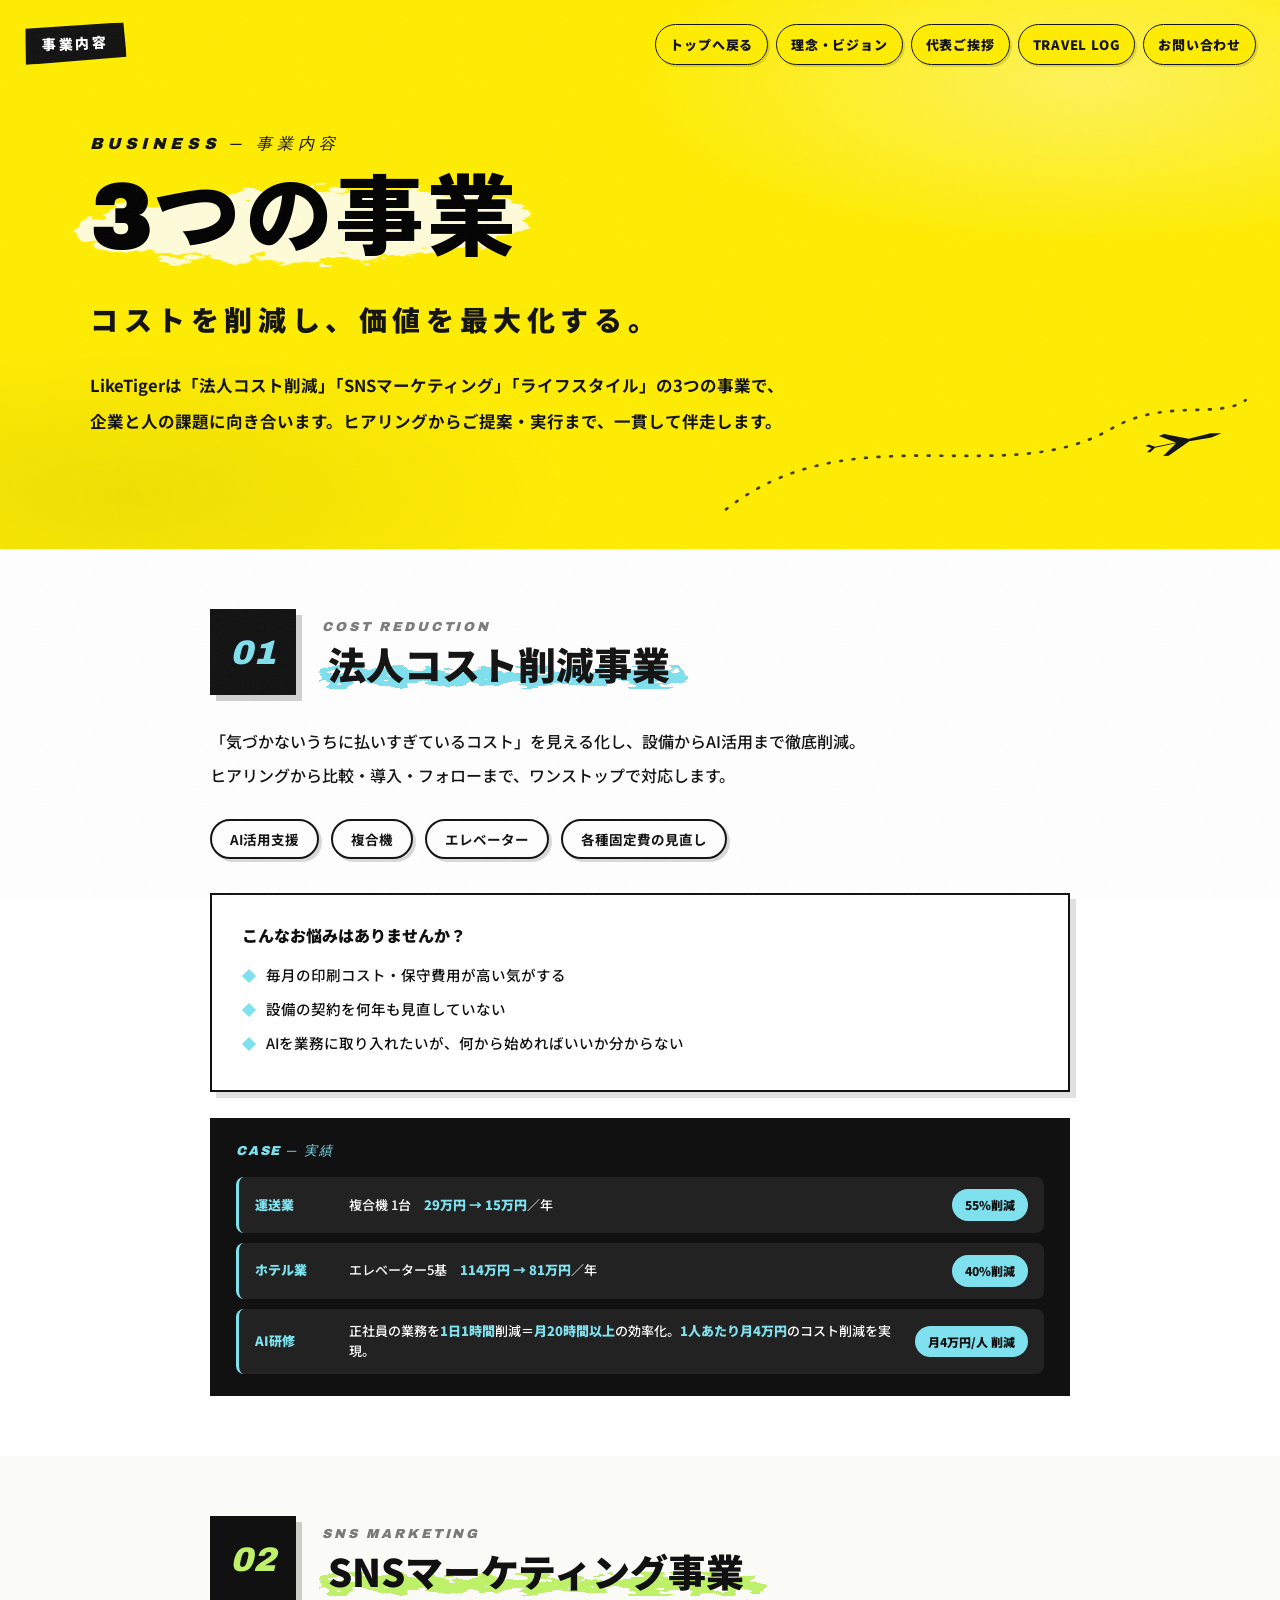
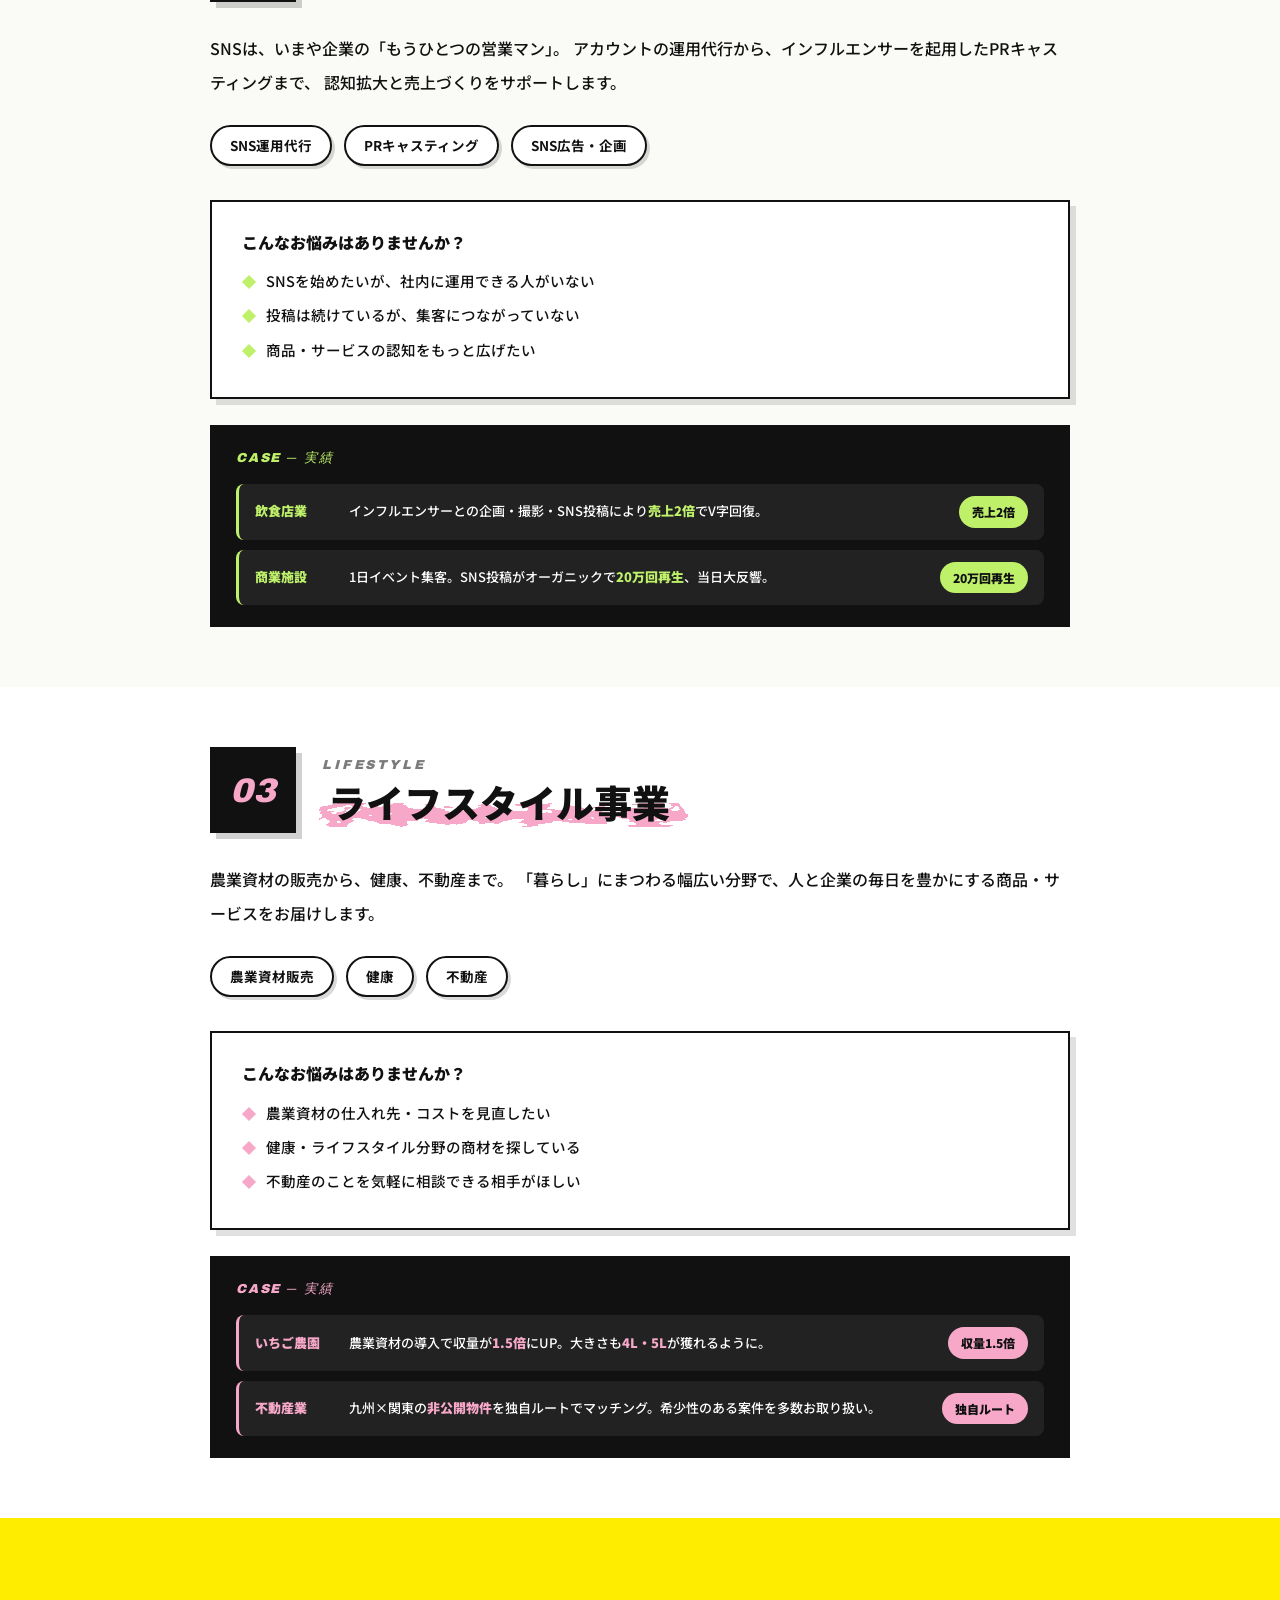
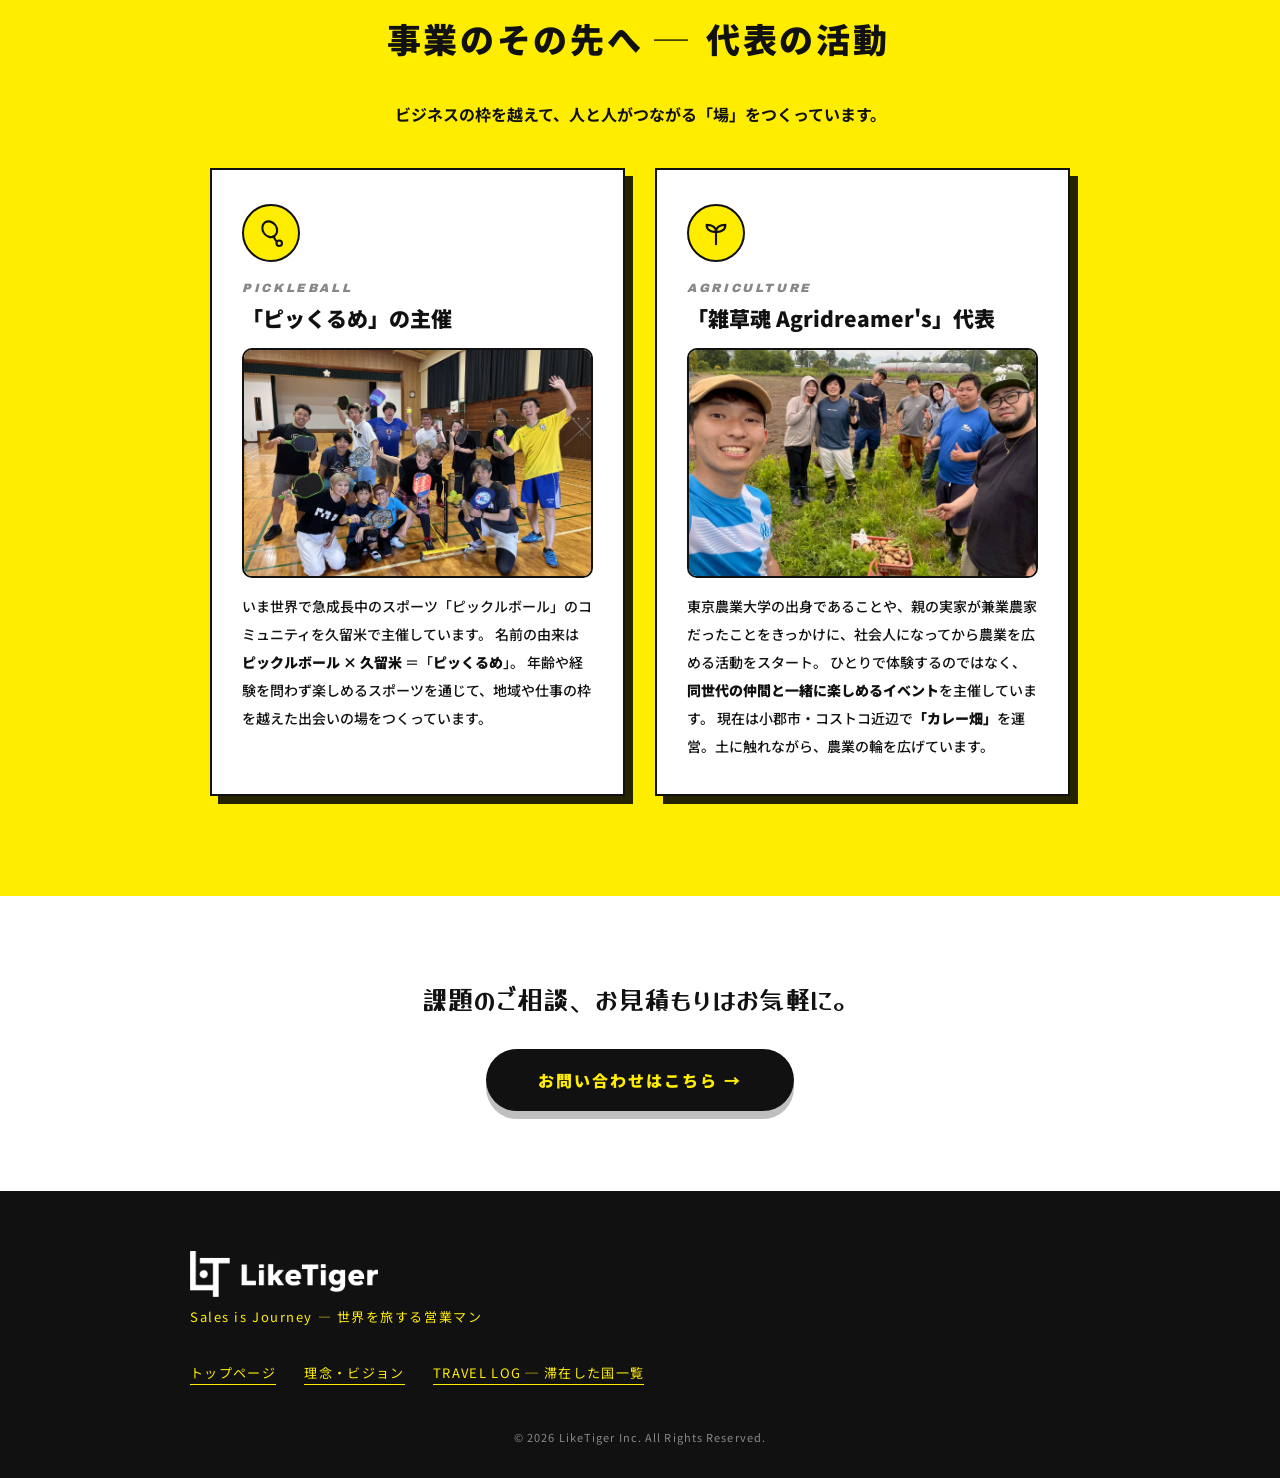
==== commit 42b88d6f: "飛行機SVGを上面図シルエット（JAL/ANA機影風）に一括差し替え" ====
--- a/business.html
+++ b/business.html
@@ -242,14 +242,16 @@
       <feTurbulence type="fractalNoise" baseFrequency="0.035 0.12" numOctaves="3" result="n"/>
       <feDisplacementMap in="SourceGraphic" in2="n" scale="30"/>
     </filter>
-    <!-- モダン旅客機シルエット（側面） 2026-07-08 -->
+    <!-- 旅客機シルエット（上面図・JAL/ANA風） 2026-07-08 -->
     <g id="jet-shape" fill="#111" stroke="none">
-      <path d="M12,46 L40,40 L160,38 Q186,38 196,46 Q186,54 160,54 L40,52 Z"/>
-      <path d="M24,40 L32,10 L50,14 L50,42 Z"/>
-      <path d="M20,45 L4,38 L32,42 Z"/>
-      <path d="M78,50 L124,48 L96,82 L60,76 Z"/>
-      <path d="M124,48 L131,40 L127,49 Z"/>
-      <ellipse cx="86" cy="63" rx="10" ry="4"/>
+      <path d="
+        M186,45
+        L162,40 L112,42
+        L60,20 L48,22 L82,44
+        L34,44 L22,36 L14,38 L26,45
+        L14,52 L22,54 L34,46
+        L82,46 L48,68 L60,70 L112,48
+        L162,50 L186,45 Z"/>
     </g>
     <!-- ピックルボール（パドルとボール） -->
     <symbol id="ic-pickle" viewBox="0 0 24 24">
